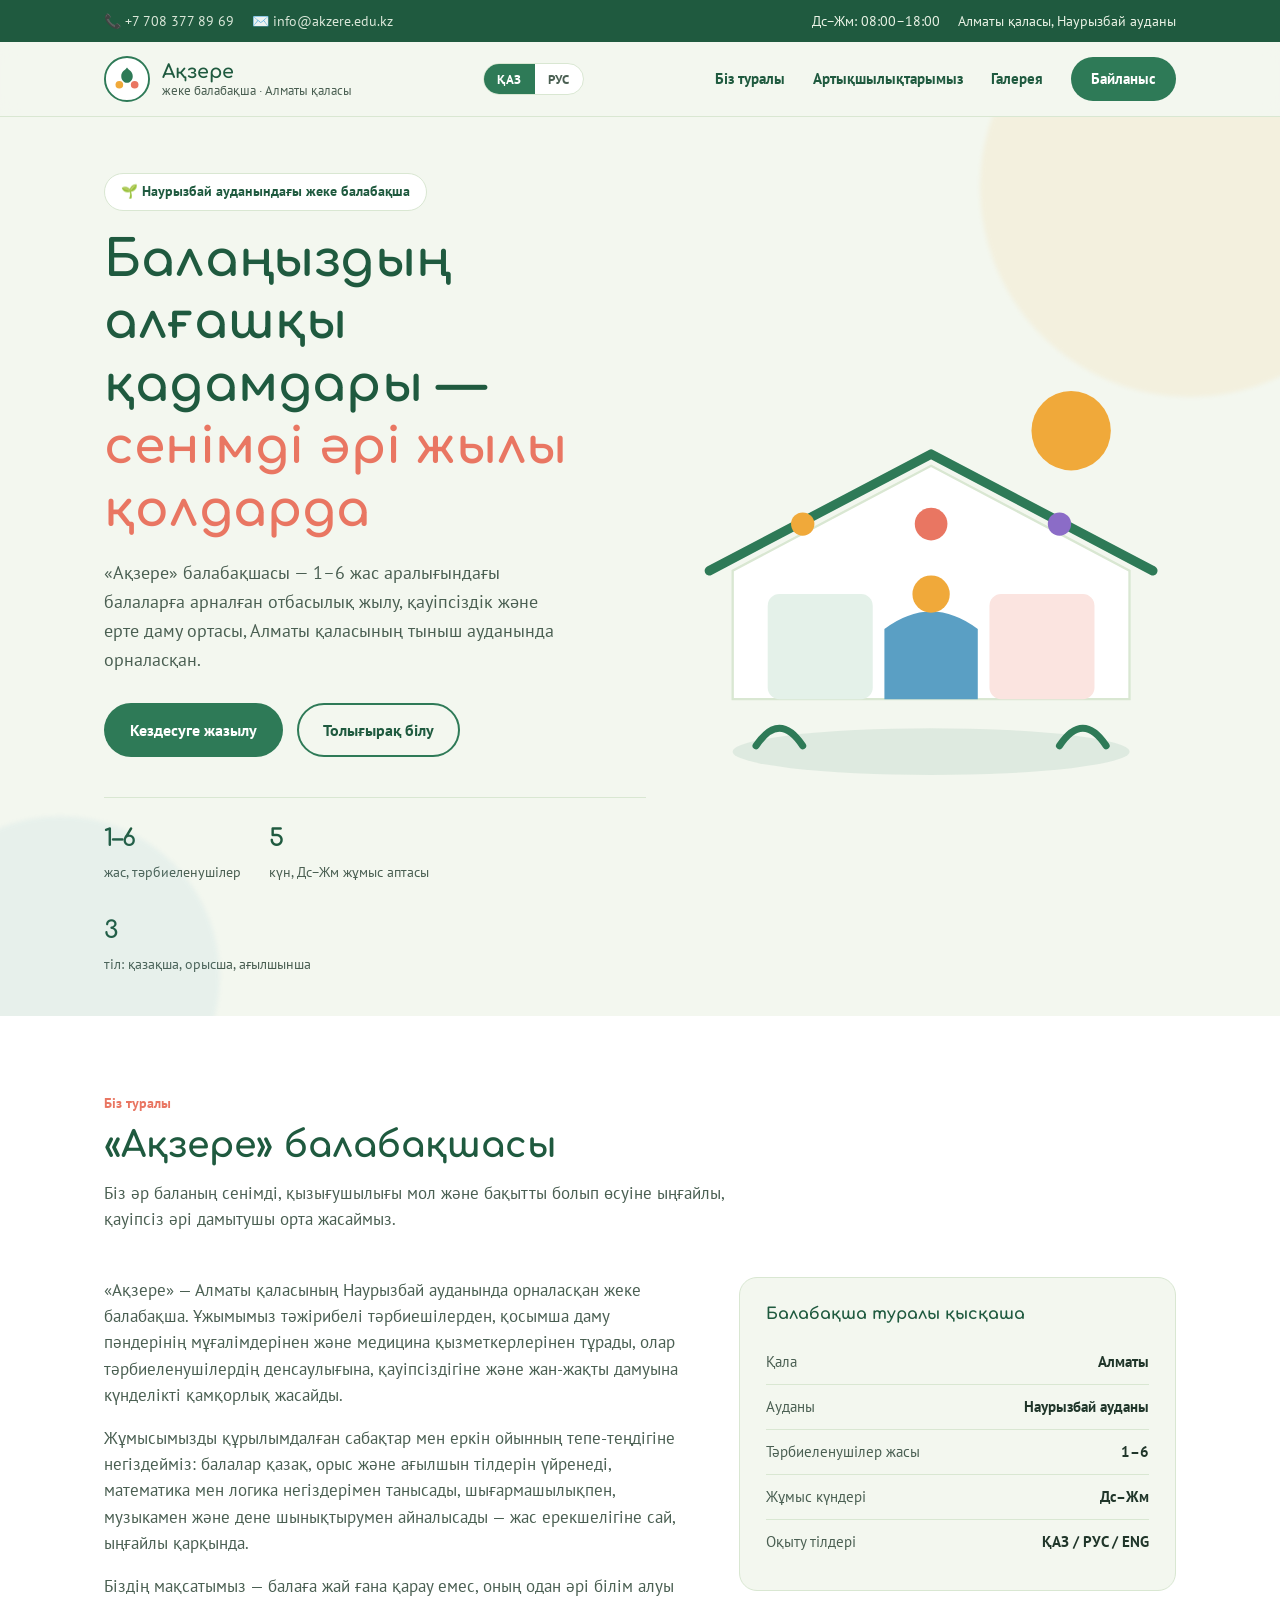
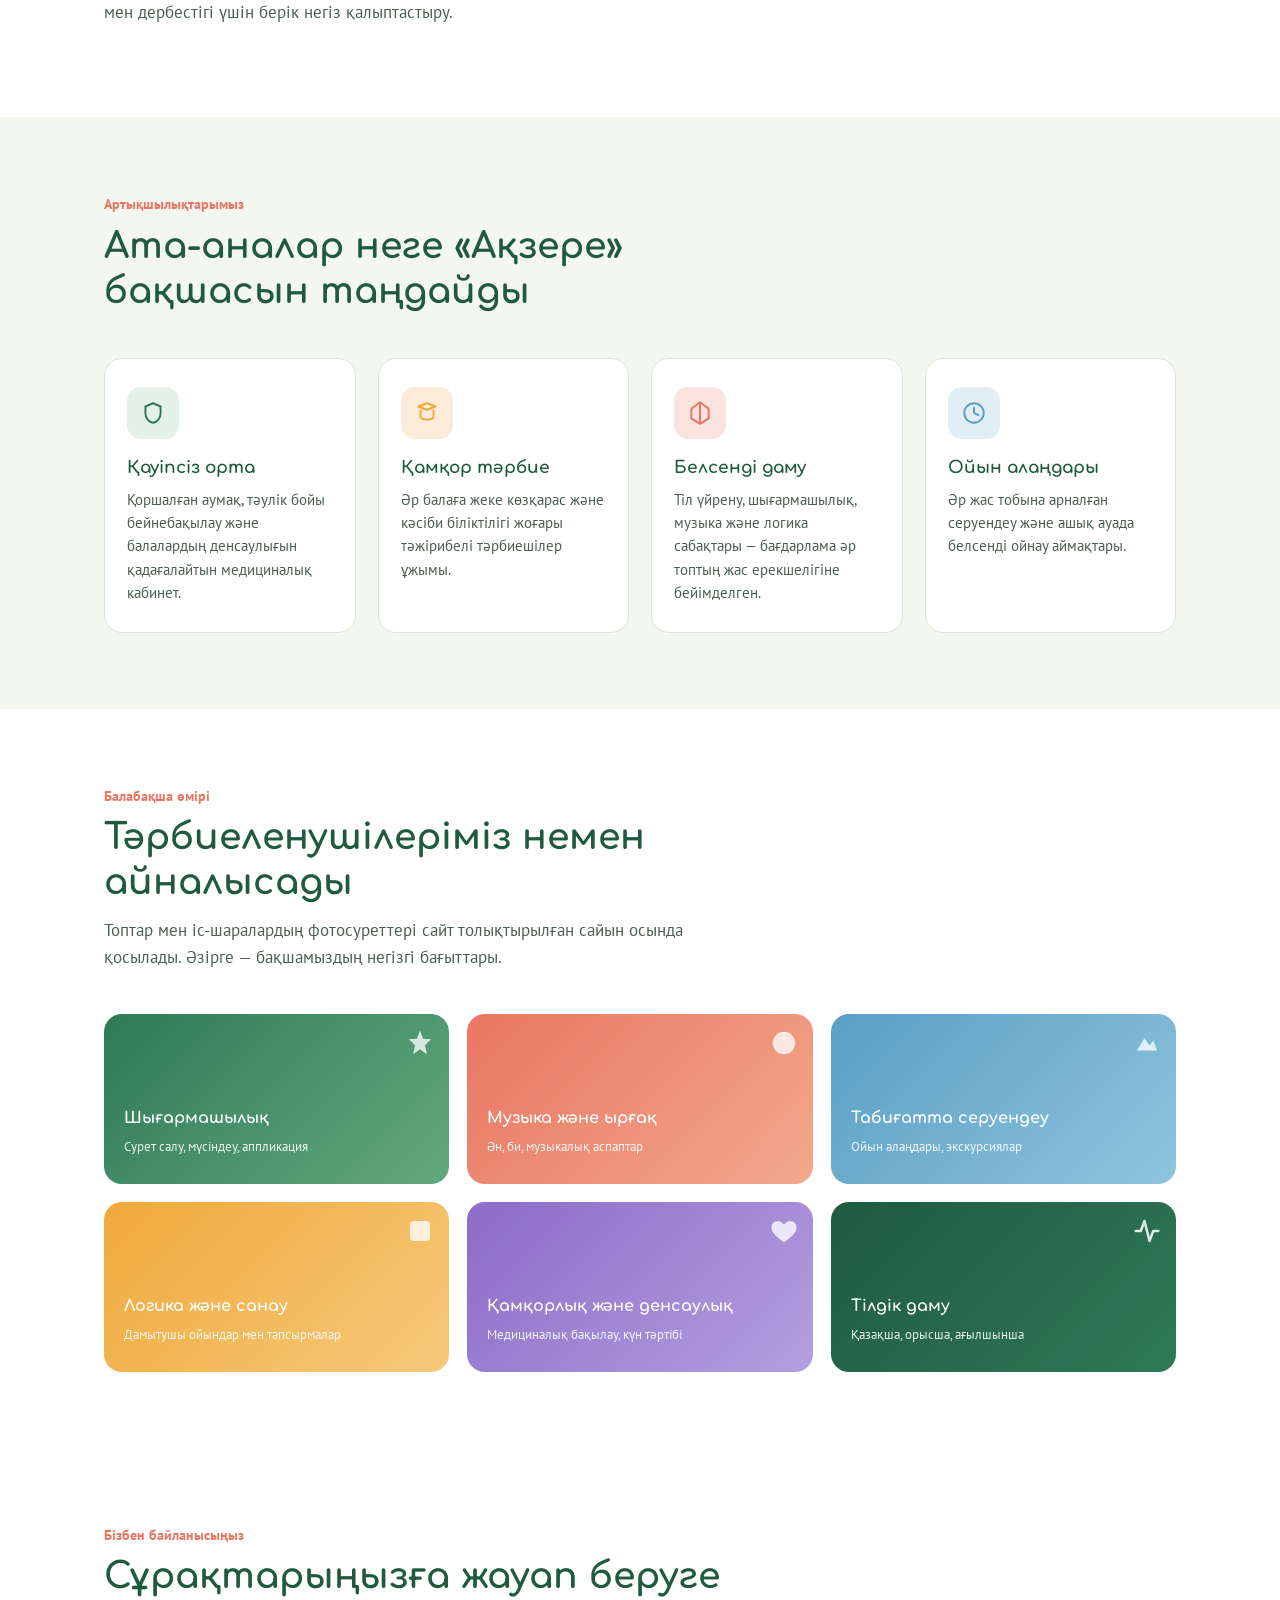
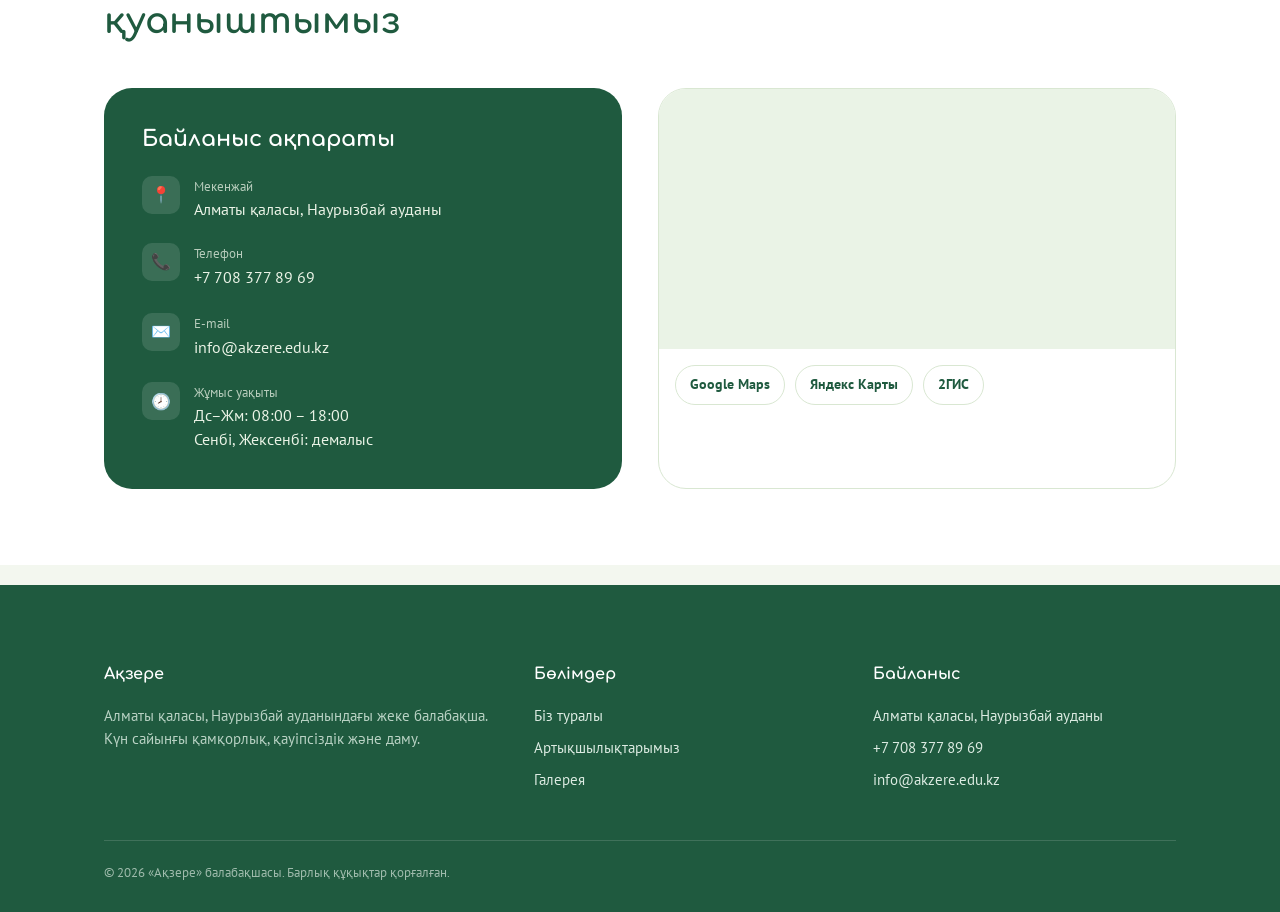
==== index.html @ 604c0f51 "Add files via upload" ====
<!DOCTYPE html>
<html lang="kk">
<head>
<meta charset="UTF-8">
<meta name="viewport" content="width=device-width, initial-scale=1, viewport-fit=cover">
<title>«Ақзере» балабақшасы</title>
<meta name="description" content="«Ақзере» — Алматы қаласындағы жеке балабақша">
<link rel="preconnect" href="https://fonts.googleapis.com">
<link rel="preconnect" href="https://fonts.gstatic.com" crossorigin>
<link href="https://fonts.googleapis.com/css2?family=Comfortaa:wght@500;700&family=PT+Sans:wght@400;700&display=swap" rel="stylesheet">
<link rel="stylesheet" href="style.css">
</head>
<body>

<div class="topbar">
  <div class="wrap">
    <div class="tb-group">
      <a href="tel:+77083778969">📞 +7 708 377 89 69</a>
      <a href="mailto:info@akzere.edu.kz">✉️ info@akzere.edu.kz</a>
    </div>
    <div class="tb-group">
      <span data-i18n="topbar.hours">Дс–Жм: 08:00–18:00</span>
      <span data-i18n="topbar.city">Алматы қаласы, Наурызбай ауданы</span>
    </div>
  </div>
</div>

<header class="site">
  <nav class="main">
    <a href="#top" class="brand-row">
      <svg class="emblem" viewBox="0 0 48 48" fill="none" xmlns="http://www.w3.org/2000/svg">
        <circle cx="24" cy="24" r="23" fill="var(--surface)" stroke="var(--primary)" stroke-width="2"/>
        <path d="M24 12c2 3 6 4 6 9 0 4-3 7-6 7s-6-3-6-7c0-5 4-6 6-9Z" fill="var(--primary)"/>
        <circle cx="16" cy="30" r="4" fill="var(--amber)"/>
        <circle cx="32" cy="30" r="4" fill="var(--coral)"/>
      </svg>
      <span class="name brand">Ақзере<small data-i18n="brand.tagline">жеке балабақша · Алматы қаласы</small></span>
    </a>

    <div class="nav-right">
      <div class="lang-switch" role="group" aria-label="Тіл / Язык">
        <button type="button" class="lang-btn" data-lang="kk">ҚАЗ</button>
        <button type="button" class="lang-btn" data-lang="ru">РУС</button>
      </div>
      <button class="burger" id="burgerBtn" aria-label="Меню">
        <span></span><span></span><span></span>
      </button>
    </div>

    <div class="navlinks" id="navLinks">
      <a href="#about" data-i18n="nav.about">Біз туралы</a>
      <a href="#advantages" data-i18n="nav.advantages">Артықшылықтарымыз</a>
      <a href="#gallery" data-i18n="nav.gallery">Галерея</a>
      <a href="#contact" class="cta" data-i18n="nav.contact">Байланыс</a>
    </div>
  </nav>
</header>

<main id="top">

  <!-- ===== HERO ===== -->
  <section class="hero" style="padding-top:56px;">
    <svg class="hero-blob" width="420" height="420" style="top:-140px; right:-120px;">
      <circle cx="210" cy="210" r="210" fill="#F0A93A" opacity="0.18"/>
    </svg>
    <svg class="hero-blob" width="320" height="320" style="bottom:-120px; left:-100px;">
      <circle cx="160" cy="160" r="160" fill="#5A9FC4" opacity="0.15"/>
    </svg>
    <div class="wrap">
      <div>
        <span class="eyebrow" data-i18n="hero.eyebrow">🌱 Наурызбай ауданындағы жеке балабақша</span>
        <h1 data-i18n-html="hero.title">Балаңыздың алғашқы қадамдары —<br><span class="accent">сенімді әрі жылы қолдарда</span></h1>
        <p class="lead" data-i18n="hero.lead">«Ақзере» балабақшасы — 1–6 жас аралығындағы балаларға арналған отбасылық жылу, қауіпсіздік және ерте даму ортасы, Алматы қаласының тыныш ауданында орналасқан.</p>
        <div class="hero-ctas">
          <a href="#contact" class="btn btn-primary" data-i18n="hero.cta1">Кездесуге жазылу</a>
          <a href="#about" class="btn btn-ghost" data-i18n="hero.cta2">Толығырақ білу</a>
        </div>
        <div class="stat-strip">
          <div><b>1–6</b><span data-i18n="hero.stat1">жас, тәрбиеленушілер</span></div>
          <div><b>5</b><span data-i18n="hero.stat2">күн, Дс–Жм жұмыс аптасы</span></div>
          <div><b>3</b><span data-i18n="hero.stat3">тіл: қазақша, орысша, ағылшынша</span></div>
        </div>
      </div>
      <div class="hero-art">
        <svg viewBox="0 0 420 380" width="100%" xmlns="http://www.w3.org/2000/svg">
          <ellipse cx="210" cy="345" rx="170" ry="20" fill="#2E7A57" opacity="0.10"/>
          <circle cx="330" cy="70" r="34" fill="#F0A93A"/>
          <path d="M40 300 L40 190 L210 100 L380 190 L380 300 Z" fill="#FFFFFF" stroke="#D9E7D2" stroke-width="2"/>
          <rect x="70" y="210" width="90" height="90" rx="10" fill="#E4F1E9"/>
          <rect x="260" y="210" width="90" height="90" rx="10" fill="#FBE4E0"/>
          <path d="M170 300 L170 240 Q210 210 250 240 L250 300 Z" fill="#5A9FC4"/>
          <circle cx="210" cy="150" r="14" fill="#E97662"/>
          <path d="M20 190 L210 90 L400 190" fill="none" stroke="#2E7A57" stroke-width="8" stroke-linecap="round" stroke-linejoin="round"/>
          <circle cx="100" cy="150" r="10" fill="#F0A93A"/>
          <circle cx="320" cy="150" r="10" fill="#8B6CC7"/>
          <path d="M60 340 q20 -30 40 0" stroke="#2E7A57" stroke-width="6" fill="none" stroke-linecap="round"/>
          <path d="M320 340 q20 -30 40 0" stroke="#2E7A57" stroke-width="6" fill="none" stroke-linecap="round"/>
          <circle cx="210" cy="210" r="16" fill="#F0A93A"/>
        </svg>
      </div>
    </div>
  </section>

  <!-- ===== ABOUT ===== -->
  <section id="about" class="alt">
    <div class="wrap">
      <div class="section-head">
        <span class="tag" data-i18n="about.tag">Біз туралы</span>
        <h2 data-i18n="about.title">«Ақзере» балабақшасы</h2>
        <p data-i18n="about.lead">Біз әр баланың сенімді, қызығушылығы мол және бақытты болып өсуіне ыңғайлы, қауіпсіз әрі дамытушы орта жасаймыз.</p>
      </div>
      <div class="about-grid">
        <div>
          <p data-i18n="about.p1">«Ақзере» — Алматы қаласының Наурызбай ауданында орналасқан жеке балабақша. Ұжымымыз тәжірибелі тәрбиешілерден, қосымша даму пәндерінің мұғалімдерінен және медицина қызметкерлерінен тұрады, олар тәрбиеленушілердің денсаулығына, қауіпсіздігіне және жан-жақты дамуына күнделікті қамқорлық жасайды.</p>
          <p data-i18n="about.p2">Жұмысымызды құрылымдалған сабақтар мен еркін ойынның тепе-теңдігіне негіздейміз: балалар қазақ, орыс және ағылшын тілдерін үйренеді, математика мен логика негіздерімен танысады, шығармашылықпен, музыкамен және дене шынықтырумен айналысады — жас ерекшелігіне сай, ыңғайлы қарқында.</p>
          <p data-i18n="about.p3">Біздің мақсатымыз — балаға жай ғана қарау емес, оның одан әрі білім алуы мен дербестігі үшін берік негіз қалыптастыру.</p>
        </div>
        <div class="fact-card">
          <h3 data-i18n="about.factTitle">Балабақша туралы қысқаша</h3>
          <ul class="fact-list">
            <li><span class="k" data-i18n="about.fact1k">Қала</span><span class="v">Алматы</span></li>
            <li><span class="k" data-i18n="about.fact2k">Ауданы</span><span class="v" data-i18n="about.fact2v">Наурызбай ауданы</span></li>
            <li><span class="k" data-i18n="about.fact3k">Тәрбиеленушілер жасы</span><span class="v">1–6</span></li>
            <li><span class="k" data-i18n="about.fact4k">Жұмыс күндері</span><span class="v" data-i18n="about.fact4v">Дс–Жм</span></li>
            <li><span class="k" data-i18n="about.fact5k">Оқыту тілдері</span><span class="v" data-i18n="about.fact5v">ҚАЗ / РУС / ENG</span></li>
          </ul>
        </div>
      </div>
    </div>
  </section>

  <!-- ===== ADVANTAGES ===== -->
  <section id="advantages">
    <div class="wrap">
      <div class="section-head">
        <span class="tag" data-i18n="adv.tag">Артықшылықтарымыз</span>
        <h2 data-i18n="adv.title">Ата-аналар неге «Ақзере» бақшасын таңдайды</h2>
      </div>
      <div class="adv-grid">
        <div class="adv-card">
          <div class="icon-wrap">
            <svg width="26" height="26" viewBox="0 0 24 24" fill="none"><path d="M12 3l7 3v6c0 5-3 8.5-7 9-4-.5-7-4-7-9V6l7-3Z" stroke="#2E7A57" stroke-width="1.8" stroke-linejoin="round"/></svg>
          </div>
          <h3 data-i18n="adv.c1t">Қауіпсіз орта</h3>
          <p data-i18n="adv.c1p">Қоршалған аумақ, тәулік бойы бейнебақылау және балалардың денсаулығын қадағалайтын медициналық кабинет.</p>
        </div>
        <div class="adv-card">
          <div class="icon-wrap">
            <svg width="26" height="26" viewBox="0 0 24 24" fill="none"><path d="M4 6l8-3 8 3-8 3-8-3Z" stroke="#F0A93A" stroke-width="1.8" stroke-linejoin="round"/><path d="M6 9v6c0 2 3 3 6 3s6-1 6-3V9" stroke="#F0A93A" stroke-width="1.8"/></svg>
          </div>
          <h3 data-i18n="adv.c2t">Қамқор тәрбие</h3>
          <p data-i18n="adv.c2p">Әр балаға жеке көзқарас және кәсіби біліктілігі жоғары тәжірибелі тәрбиешілер ұжымы.</p>
        </div>
        <div class="adv-card">
          <div class="icon-wrap">
            <svg width="26" height="26" viewBox="0 0 24 24" fill="none"><path d="M12 2v20M4 8l8-6 8 6M4 8v9l8 5 8-5V8" stroke="#E97662" stroke-width="1.8" stroke-linejoin="round"/></svg>
          </div>
          <h3 data-i18n="adv.c3t">Белсенді даму</h3>
          <p data-i18n="adv.c3p">Тіл үйрену, шығармашылық, музыка және логика сабақтары — бағдарлама әр топтың жас ерекшелігіне бейімделген.</p>
        </div>
        <div class="adv-card">
          <div class="icon-wrap">
            <svg width="26" height="26" viewBox="0 0 24 24" fill="none"><circle cx="12" cy="12" r="9" stroke="#5A9FC4" stroke-width="1.8"/><path d="M12 7v5l4 2" stroke="#5A9FC4" stroke-width="1.8" stroke-linecap="round"/></svg>
          </div>
          <h3 data-i18n="adv.c4t">Ойын алаңдары</h3>
          <p data-i18n="adv.c4p">Әр жас тобына арналған серуендеу және ашық ауада белсенді ойнау аймақтары.</p>
        </div>
      </div>
    </div>
  </section>

  <!-- ===== GALLERY ===== -->
  <section id="gallery" class="alt">
    <div class="wrap">
      <div class="section-head">
        <span class="tag" data-i18n="gal.tag">Балабақша өмірі</span>
        <h2 data-i18n="gal.title">Тәрбиеленушілеріміз немен айналысады</h2>
        <p data-i18n="gal.lead">Топтар мен іс-шаралардың фотосуреттері сайт толықтырылған сайын осында қосылады. Әзірге — бақшамыздың негізгі бағыттары.</p>
      </div>
      <div class="gal-grid">
        <div class="gal-card g1"><svg width="30" height="30" viewBox="0 0 24 24" fill="none"><path d="M12 2l2.5 6.5L21 9l-5 4.5L17.5 21 12 17l-5.5 4L8 13.5 3 9l6.5-.5L12 2Z" fill="#fff" opacity="0.9"/></svg><h4 data-i18n="gal.g1t">Шығармашылық</h4><span data-i18n="gal.g1d">Сурет салу, мүсіндеу, аппликация</span></div>
        <div class="gal-card g2"><svg width="30" height="30" viewBox="0 0 24 24" fill="none"><circle cx="12" cy="12" r="9" fill="#fff" opacity="0.9"/></svg><h4 data-i18n="gal.g2t">Музыка және ырғақ</h4><span data-i18n="gal.g2d">Ән, би, музыкалық аспаптар</span></div>
        <div class="gal-card g3"><svg width="30" height="30" viewBox="0 0 24 24" fill="none"><path d="M4 18l6-10 4 6 3-4 3 8H4Z" fill="#fff" opacity="0.9"/></svg><h4 data-i18n="gal.g3t">Табиғатта серуендеу</h4><span data-i18n="gal.g3d">Ойын алаңдары, экскурсиялар</span></div>
        <div class="gal-card g4"><svg width="30" height="30" viewBox="0 0 24 24" fill="none"><rect x="4" y="4" width="16" height="16" rx="3" fill="#fff" opacity="0.9"/></svg><h4 data-i18n="gal.g4t">Логика және санау</h4><span data-i18n="gal.g4d">Дамытушы ойындар мен тапсырмалар</span></div>
        <div class="gal-card g5"><svg width="30" height="30" viewBox="0 0 24 24" fill="none"><path d="M12 21s-7-4.5-9.5-9C1 8 3 4 7 4c2 0 4 1.5 5 3 1-1.5 3-3 5-3 4 0 6 4 4.5 8-2.5 4.5-9.5 9-9.5 9Z" fill="#fff" opacity="0.9"/></svg><h4 data-i18n="gal.g5t">Қамқорлық және денсаулық</h4><span data-i18n="gal.g5d">Медициналық бақылау, күн тәртібі</span></div>
        <div class="gal-card g6"><svg width="30" height="30" viewBox="0 0 24 24" fill="none"><path d="M3 12h4l3-8 4 16 3-8h4" stroke="#fff" stroke-width="2" fill="none" stroke-linecap="round" stroke-linejoin="round"/></svg><h4 data-i18n="gal.g6t">Тілдік даму</h4><span data-i18n="gal.g6d">Қазақша, орысша, ағылшынша</span></div>
      </div>
    </div>
  </section>

  <!-- ===== CONTACT ===== -->
  <section id="contact" class="alt">
    <div class="wrap">
      <div class="section-head">
        <span class="tag" data-i18n="contact.tag">Бізбен байланысыңыз</span>
        <h2 data-i18n="contact.title">Сұрақтарыңызға жауап беруге қуаныштымыз</h2>
      </div>
      <div class="contact-grid">
        <div class="contact-card">
          <h3 data-i18n="contact.cardTitle">Байланыс ақпараты</h3>
          <div class="contact-row">
            <div class="ic">📍</div>
            <div>
              <div class="label" data-i18n="contact.addrLabel">Мекенжай</div>
              <div class="txt" data-i18n="contact.addrValue">Алматы қаласы, Наурызбай ауданы</div>
            </div>
          </div>
          <div class="contact-row">
            <div class="ic">📞</div>
            <div>
              <div class="label" data-i18n="contact.phoneLabel">Телефон</div>
              <a href="tel:+77083778969">+7 708 377 89 69</a>
            </div>
          </div>
          <div class="contact-row">
            <div class="ic">✉️</div>
            <div>
              <div class="label">E-mail</div>
              <a href="mailto:info@akzere.edu.kz">info@akzere.edu.kz</a>
            </div>
          </div>
          <div class="contact-row">
            <div class="ic">🕗</div>
            <div>
              <div class="label" data-i18n="contact.hoursLabel">Жұмыс уақыты</div>
              <div class="txt" data-i18n-html="contact.hoursValue">Дс–Жм: 08:00 – 18:00<br>Сенбі, Жексенбі: демалыс</div>
            </div>
          </div>
        </div>

        <div class="map-card">
          <iframe
            class="map-frame"
            title="Map"
            src="https://www.openstreetmap.org/export/embed.html?bbox=76.79%2C43.15%2C76.86%2C43.20&amp;layer=mapnik&amp;marker=43.175%2C76.825"
            loading="lazy"
            referrerpolicy="no-referrer-when-downgrade">
          </iframe>
          <div class="map-links">
            <a href="https://www.google.com/maps/search/?api=1&amp;query=Алматы+Наурызбай+ауданы" target="_blank" rel="noopener">Google Maps</a>
            <a href="https://yandex.ru/maps/?text=Алматы%20Наурызбай%20ауданы" target="_blank" rel="noopener">Яндекс Карты</a>
            <a href="https://2gis.kz/almaty/search/Наурызбай%20ауданы" target="_blank" rel="noopener">2ГИС</a>
          </div>
        </div>
      </div>
    </div>
  </section>

</main>

<footer>
  <div class="wrap">
    <div class="foot-grid">
      <div>
        <h4>Ақзере</h4>
        <p data-i18n="footer.about">Алматы қаласы, Наурызбай ауданындағы жеке балабақша. Күн сайынғы қамқорлық, қауіпсіздік және даму.</p>
      </div>
      <div>
        <h4 data-i18n="footer.sections">Бөлімдер</h4>
        <ul>
          <li><a href="#about" data-i18n="nav.about">Біз туралы</a></li>
          <li><a href="#advantages" data-i18n="nav.advantages">Артықшылықтарымыз</a></li>
          <li><a href="#gallery" data-i18n="nav.gallery">Галерея</a></li>
        </ul>
      </div>
      <div>
        <h4 data-i18n="footer.contacts">Байланыс</h4>
        <ul>
          <li data-i18n="topbar.city">Алматы қаласы, Наурызбай ауданы</li>
          <li><a href="tel:+77083778969">+7 708 377 89 69</a></li>
          <li><a href="mailto:info@akzere.edu.kz">info@akzere.edu.kz</a></li>
        </ul>
      </div>
    </div>
    <div class="foot-bottom">
      <span data-i18n="footer.copy">© 2026 «Ақзере» балабақшасы. Барлық құқықтар қорғалған.</span>
    </div>
  </div>
</footer>

<script src="script.js"></script>
</body>
</html>
---- style.css ----
:root{
  box-sizing:border-box;
  padding-top:env(safe-area-inset-top,0px);
  padding-bottom:env(safe-area-inset-bottom,0px);

  --bg:#F3F7EF;
  --surface:#FFFFFF;
  --surface-tint:#EAF3E6;
  --ink:#20362A;
  --ink-soft:#4A5F52;
  --primary:#2E7A57;
  --primary-dark:#1F5A3F;
  --amber:#F0A93A;
  --coral:#E97662;
  --sky:#5A9FC4;
  --line:#D9E7D2;
  --radius-lg:28px;
  --radius-md:18px;
  --radius-sm:12px;
}
*{box-sizing:border-box;}
html{scroll-behavior:smooth; scroll-padding-top:calc(96px + env(safe-area-inset-top,0px));}
body{
  margin:0;
  background:var(--bg);
  color:var(--ink);
  font-family:'PT Sans', Arial, sans-serif;
  font-size:16px;
  line-height:1.6;
  -webkit-font-smoothing:antialiased;
}
h1,h2,h3,.brand{
  font-family:'Comfortaa', 'PT Sans', sans-serif;
  font-weight:700;
  color:var(--primary-dark);
  line-height:1.25;
  margin:0;
}
a{color:inherit; text-decoration:none;}
img{max-width:100%; display:block;}
ul{margin:0; padding:0; list-style:none;}
.wrap{max-width:1120px; margin:0 auto; padding:0 24px;}

/* ---------- Topbar ---------- */
.topbar{background:var(--primary-dark); color:#EAF3E6; font-size:14px;}
.topbar .wrap{display:flex; flex-wrap:wrap; gap:6px 20px; justify-content:space-between; padding-top:10px; padding-bottom:10px;}
.topbar a{opacity:.92;}
.topbar a:hover{opacity:1; text-decoration:underline;}
.topbar .tb-group{display:flex; gap:18px; flex-wrap:wrap;}

/* ---------- Header / nav ---------- */
header.site{
  position:sticky; top:0; z-index:40;
  background:rgba(243,247,239,.9);
  backdrop-filter:blur(10px);
  border-bottom:1px solid var(--line);
  padding-top:env(safe-area-inset-top,0px);
}
nav.main{
  display:flex; align-items:center; justify-content:space-between;
  padding:14px 24px; max-width:1120px; margin:0 auto; gap:16px; flex-wrap:wrap;
}
.brand-row{display:flex; align-items:center; gap:12px;}
.brand-row .name{font-size:19px;}
.brand-row .name small{display:block; font-family:'PT Sans',sans-serif; font-weight:400; font-size:12.5px; color:var(--ink-soft);}
.nav-right{display:flex; align-items:center; gap:14px;}
.navlinks{display:flex; gap:28px; align-items:center;}
.navlinks a{font-size:15px; font-weight:700; color:var(--primary-dark); position:relative; padding:6px 0;}
.navlinks a:after{content:"";position:absolute;left:0;right:0;bottom:0;height:2px;background:var(--amber);transform:scaleX(0);transition:transform .2s ease;}
.navlinks a:hover:after{transform:scaleX(1);}
.navlinks .cta{background:var(--primary); color:#fff !important; padding:10px 20px; border-radius:999px; font-weight:700;}
.navlinks .cta:after{display:none;}
.navlinks .cta:hover{background:var(--primary-dark);}

/* language switch */
.lang-switch{display:flex; border:1px solid var(--line); border-radius:999px; overflow:hidden; background:var(--surface);}
.lang-btn{
  border:none; background:transparent; padding:7px 13px; font-family:'PT Sans',sans-serif;
  font-weight:700; font-size:12.5px; letter-spacing:.4px; color:var(--ink-soft); cursor:pointer;
}
.lang-btn.active{background:var(--primary); color:#fff;}

.burger{display:none; background:none; border:none; cursor:pointer; padding:8px;}
.burger span{display:block; width:24px; height:2px; background:var(--primary-dark); margin:5px 0; border-radius:2px;}

/* ---------- Emblem ---------- */
.emblem{width:46px; height:46px; flex:none;}

/* ---------- Hero ---------- */
.hero{position:relative; overflow:hidden; padding:64px 0 40px;}
.hero .wrap{display:grid; grid-template-columns:1.05fr .95fr; gap:40px; align-items:center;}
.hero-blob{position:absolute; border-radius:50%; opacity:.5; filter:blur(2px); z-index:0;}
.eyebrow{
  display:inline-flex; align-items:center; gap:8px;
  background:var(--surface); border:1px solid var(--line);
  padding:7px 16px; border-radius:999px; font-size:13.5px;
  color:var(--primary-dark); font-weight:700; margin-bottom:18px;
}
.hero h1{font-size:clamp(32px,4.4vw,50px); letter-spacing:.2px;}
.hero h1 .accent{color:var(--coral);}
.hero p.lead{font-size:18px; color:var(--ink-soft); max-width:46ch; margin:18px 0 28px;}
.hero-ctas{display:flex; gap:14px; flex-wrap:wrap;}
.btn{display:inline-flex; align-items:center; gap:8px; padding:13px 24px; border-radius:999px; font-weight:700; font-size:15.5px; border:2px solid transparent; cursor:pointer;}
.btn-primary{background:var(--primary); color:#fff;}
.btn-primary:hover{background:var(--primary-dark);}
.btn-ghost{border-color:var(--primary); color:var(--primary-dark);}
.btn-ghost:hover{background:var(--surface-tint);}
.hero-art{position:relative; z-index:1;}

.stat-strip{display:flex; gap:28px; margin-top:40px; border-top:1px solid var(--line); padding-top:22px; flex-wrap:wrap;}
.stat-strip div{min-width:120px;}
.stat-strip b{display:block; font-family:'Comfortaa',sans-serif; font-size:24px; color:var(--primary-dark);}
.stat-strip span{font-size:13.5px; color:var(--ink-soft);}

/* ---------- Section shell ---------- */
section{padding:76px 0;}
.section-head{max-width:640px; margin-bottom:44px;}
.section-head .tag{color:var(--coral); font-weight:700; font-size:14px; margin-bottom:8px; display:block;}
.section-head h2{font-size:clamp(26px,3.2vw,36px);}
.section-head p{color:var(--ink-soft); margin-top:12px; font-size:16.5px;}
.alt{background:var(--surface);}

/* ---------- About ---------- */
.about-grid{display:grid; grid-template-columns:1.15fr .85fr; gap:44px; align-items:start;}
.about-grid p{color:var(--ink-soft); margin:0 0 16px; font-size:16.5px;}
.fact-card{background:var(--bg); border:1px solid var(--line); border-radius:var(--radius-md); padding:26px;}
.fact-card h3{font-size:16px; margin-bottom:16px; color:var(--primary-dark);}
.fact-list li{display:flex; justify-content:space-between; gap:16px; padding:10px 0; border-top:1px solid var(--line); font-size:15px;}
.fact-list li:first-child{border-top:none;}
.fact-list span.k{color:var(--ink-soft);}
.fact-list span.v{font-weight:700; text-align:right;}

/* ---------- Advantages ---------- */
.adv-grid{display:grid; grid-template-columns:repeat(4,1fr); gap:22px;}
.adv-card{background:var(--surface); border:1px solid var(--line); border-radius:var(--radius-md); padding:28px 22px; position:relative; overflow:hidden;}
.adv-card .icon-wrap{width:52px; height:52px; border-radius:14px; display:flex; align-items:center; justify-content:center; margin-bottom:18px;}
.adv-card h3{font-size:17px; margin-bottom:10px;}
.adv-card p{font-size:14.5px; color:var(--ink-soft); margin:0;}
.adv-card:nth-child(1) .icon-wrap{background:#E4F1E9;}
.adv-card:nth-child(2) .icon-wrap{background:#FCEBD8;}
.adv-card:nth-child(3) .icon-wrap{background:#FBE4E0;}
.adv-card:nth-child(4) .icon-wrap{background:#E1EEF6;}

/* ---------- Gallery ---------- */
.gal-grid{display:grid; grid-template-columns:repeat(3,1fr); gap:18px;}
.gal-card{border-radius:var(--radius-md); padding:26px 20px; min-height:170px; display:flex; flex-direction:column; justify-content:flex-end; gap:6px; color:#fff; position:relative; overflow:hidden;}
.gal-card h4{font-family:'Comfortaa',sans-serif; font-size:16px; margin:0;}
.gal-card span{font-size:13px; opacity:.9;}
.gal-card svg{position:absolute; top:14px; right:14px; opacity:.85;}
.g1{background:linear-gradient(135deg,#2E7A57,#63A97F);}
.g2{background:linear-gradient(135deg,#E97662,#F2A98C);}
.g3{background:linear-gradient(135deg,#5A9FC4,#8FC4DE);}
.g4{background:linear-gradient(135deg,#F0A93A,#F5C97C);}
.g5{background:linear-gradient(135deg,#8B6CC7,#B59FE0);}
.g6{background:linear-gradient(135deg,#1F5A3F,#2E7A57);}

/* ---------- Contact ---------- */
.contact-grid{display:grid; grid-template-columns:1fr 1fr; gap:36px; align-items:stretch;}
.contact-card{background:var(--primary-dark); color:#EAF3E6; border-radius:var(--radius-lg); padding:38px; display:flex; flex-direction:column; gap:22px; justify-content:center;}
.contact-card h3{color:#fff; font-size:22px;}
.contact-row{display:flex; gap:14px; align-items:flex-start;}
.contact-row .ic{width:38px;height:38px;border-radius:10px;background:rgba(255,255,255,.12); display:flex;align-items:center;justify-content:center; flex:none;}
.contact-row a, .contact-row div.txt{font-size:15.5px; line-height:1.5;}
.contact-row .label{font-size:12.5px; opacity:.75; margin-bottom:2px;}

.map-card{border-radius:var(--radius-lg); overflow:hidden; border:1px solid var(--line); background:var(--surface); display:flex; flex-direction:column;}
.map-frame{width:100%; height:260px; border:0; display:block; background:var(--surface-tint);}
.map-links{display:flex; gap:10px; flex-wrap:wrap; padding:16px;}
.map-links a{
  font-size:13.5px; font-weight:700; color:var(--primary-dark);
  border:1px solid var(--line); border-radius:999px; padding:8px 14px;
}
.map-links a:hover{background:var(--surface-tint);}

/* ---------- Footer ---------- */
footer{background:var(--primary-dark); color:#DCEBE2; padding:56px 0 28px; margin-top:20px;}
.foot-grid{display:grid; grid-template-columns:1.3fr 1fr 1fr; gap:36px;}
footer h4{color:#fff; font-family:'Comfortaa',sans-serif; font-size:16px; margin-bottom:16px;}
footer p{color:#B9D2C4; font-size:14.5px; margin:0 0 14px;}
footer ul li{margin-bottom:9px; font-size:14.5px;}
footer ul li a:hover{text-decoration:underline;}
.foot-bottom{border-top:1px solid rgba(255,255,255,.14); margin-top:40px; padding-top:22px; font-size:13px; color:#9FBBAC;}

/* ---------- Responsive ---------- */
@media (max-width:920px){
  .hero .wrap{grid-template-columns:1fr;}
  .hero-art{order:-1; max-width:340px; margin:0 auto;}
  .about-grid{grid-template-columns:1fr;}
  .adv-grid{grid-template-columns:repeat(2,1fr);}
  .gal-grid{grid-template-columns:repeat(2,1fr);}
  .contact-grid{grid-template-columns:1fr;}
  .foot-grid{grid-template-columns:1fr 1fr;}
}
@media (max-width:720px){
  .navlinks{
    position:fixed; inset:64px 16px auto 16px; background:var(--surface);
    border:1px solid var(--line); border-radius:var(--radius-md);
    flex-direction:column; align-items:flex-start; padding:18px 20px; gap:14px;
    box-shadow:0 20px 40px rgba(31,90,63,.15);
    transform:translateY(-12px); opacity:0; pointer-events:none; transition:.18s ease;
  }
  .navlinks.open{transform:translateY(0); opacity:1; pointer-events:auto;}
  .burger{display:block;}
  .adv-grid{grid-template-columns:1fr;}
  .gal-grid{grid-template-columns:1fr;}
  .foot-grid{grid-template-columns:1fr;}
}

/* ---------- Dark mode ---------- */
@media (prefers-color-scheme:dark){
  :root:not([data-theme="light"]){
    --bg:#14201A; --surface:#1B2A22; --surface-tint:#22342A;
    --ink:#EAF3E6; --ink-soft:#A9C2B3; --primary:#4FA57C; --primary-dark:#245C42;
    --line:#2A3C31;
  }
  :root:not([data-theme="light"]) header.site{background:rgba(20,32,26,.85);}
}
:root[data-theme="dark"]{
  --bg:#14201A; --surface:#1B2A22; --surface-tint:#22342A;
  --ink:#EAF3E6; --ink-soft:#A9C2B3; --primary:#4FA57C; --primary-dark:#245C42;
  --line:#2A3C31;
}
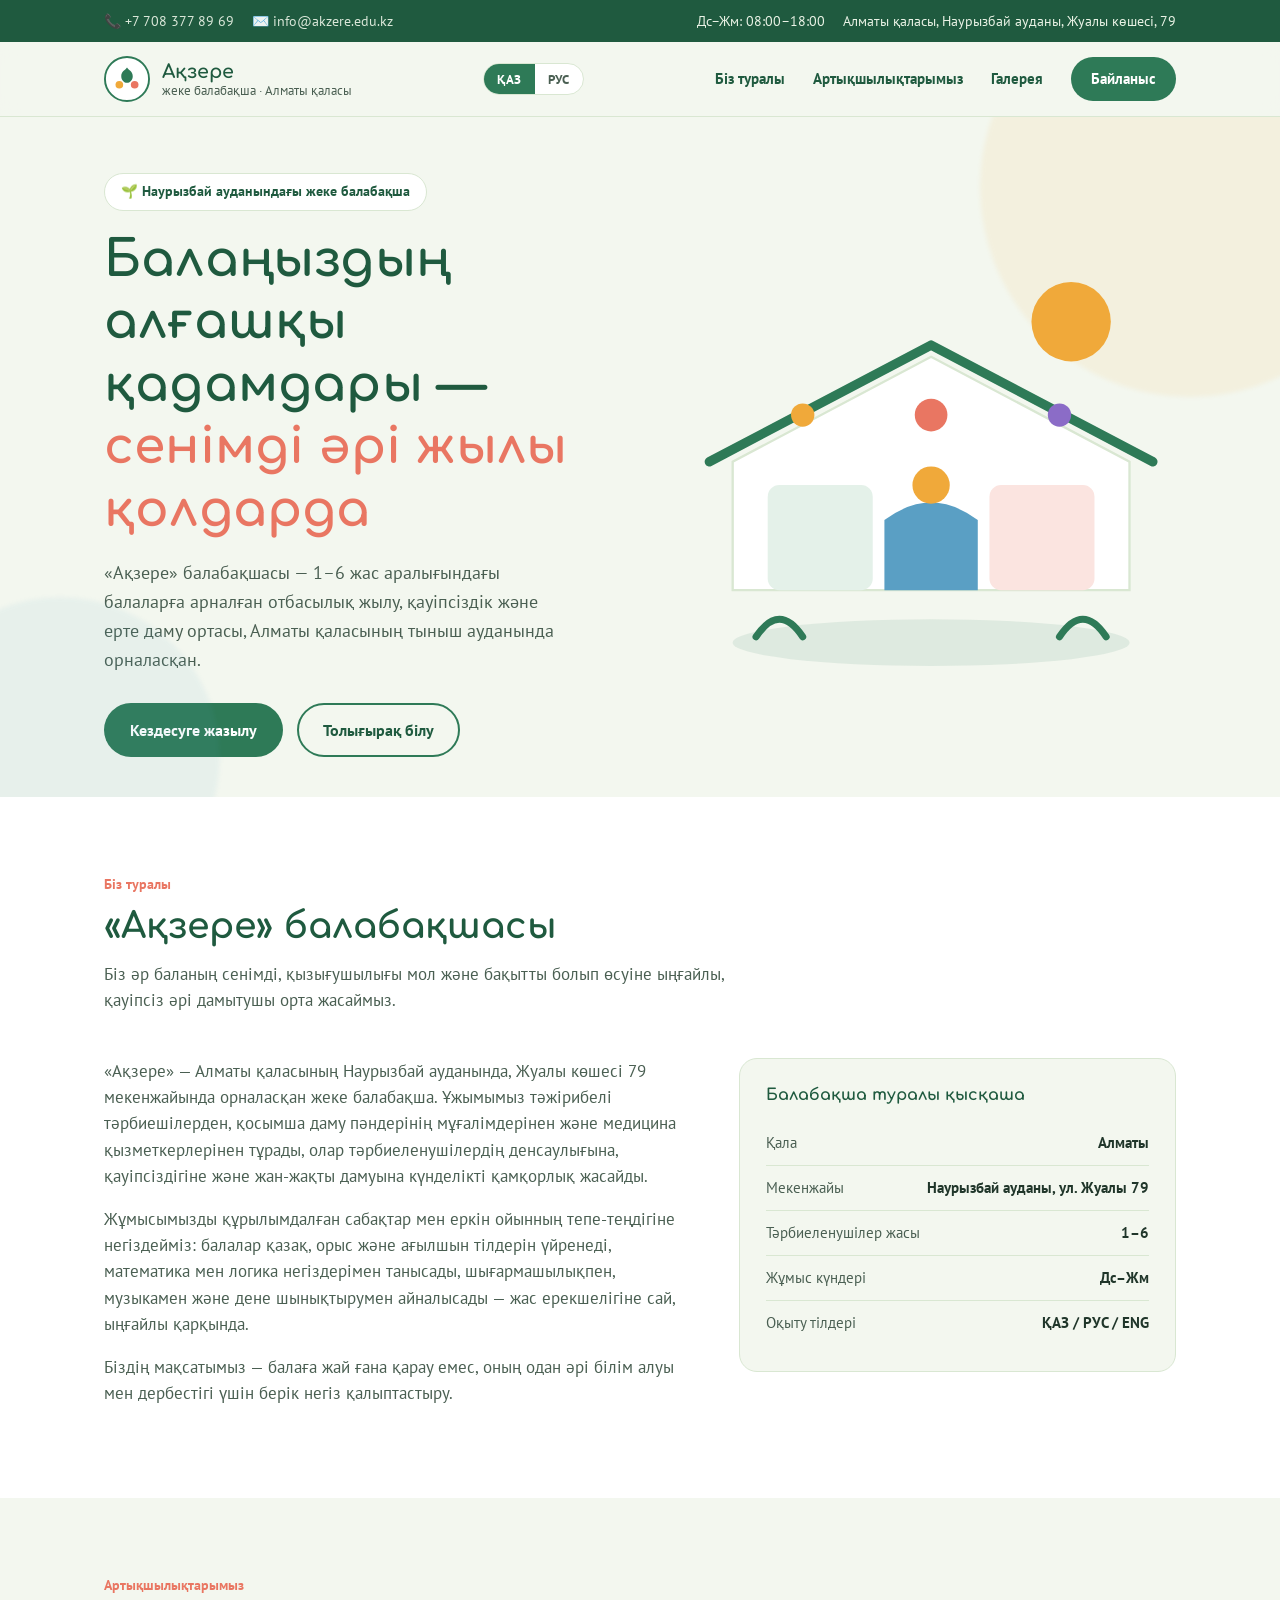
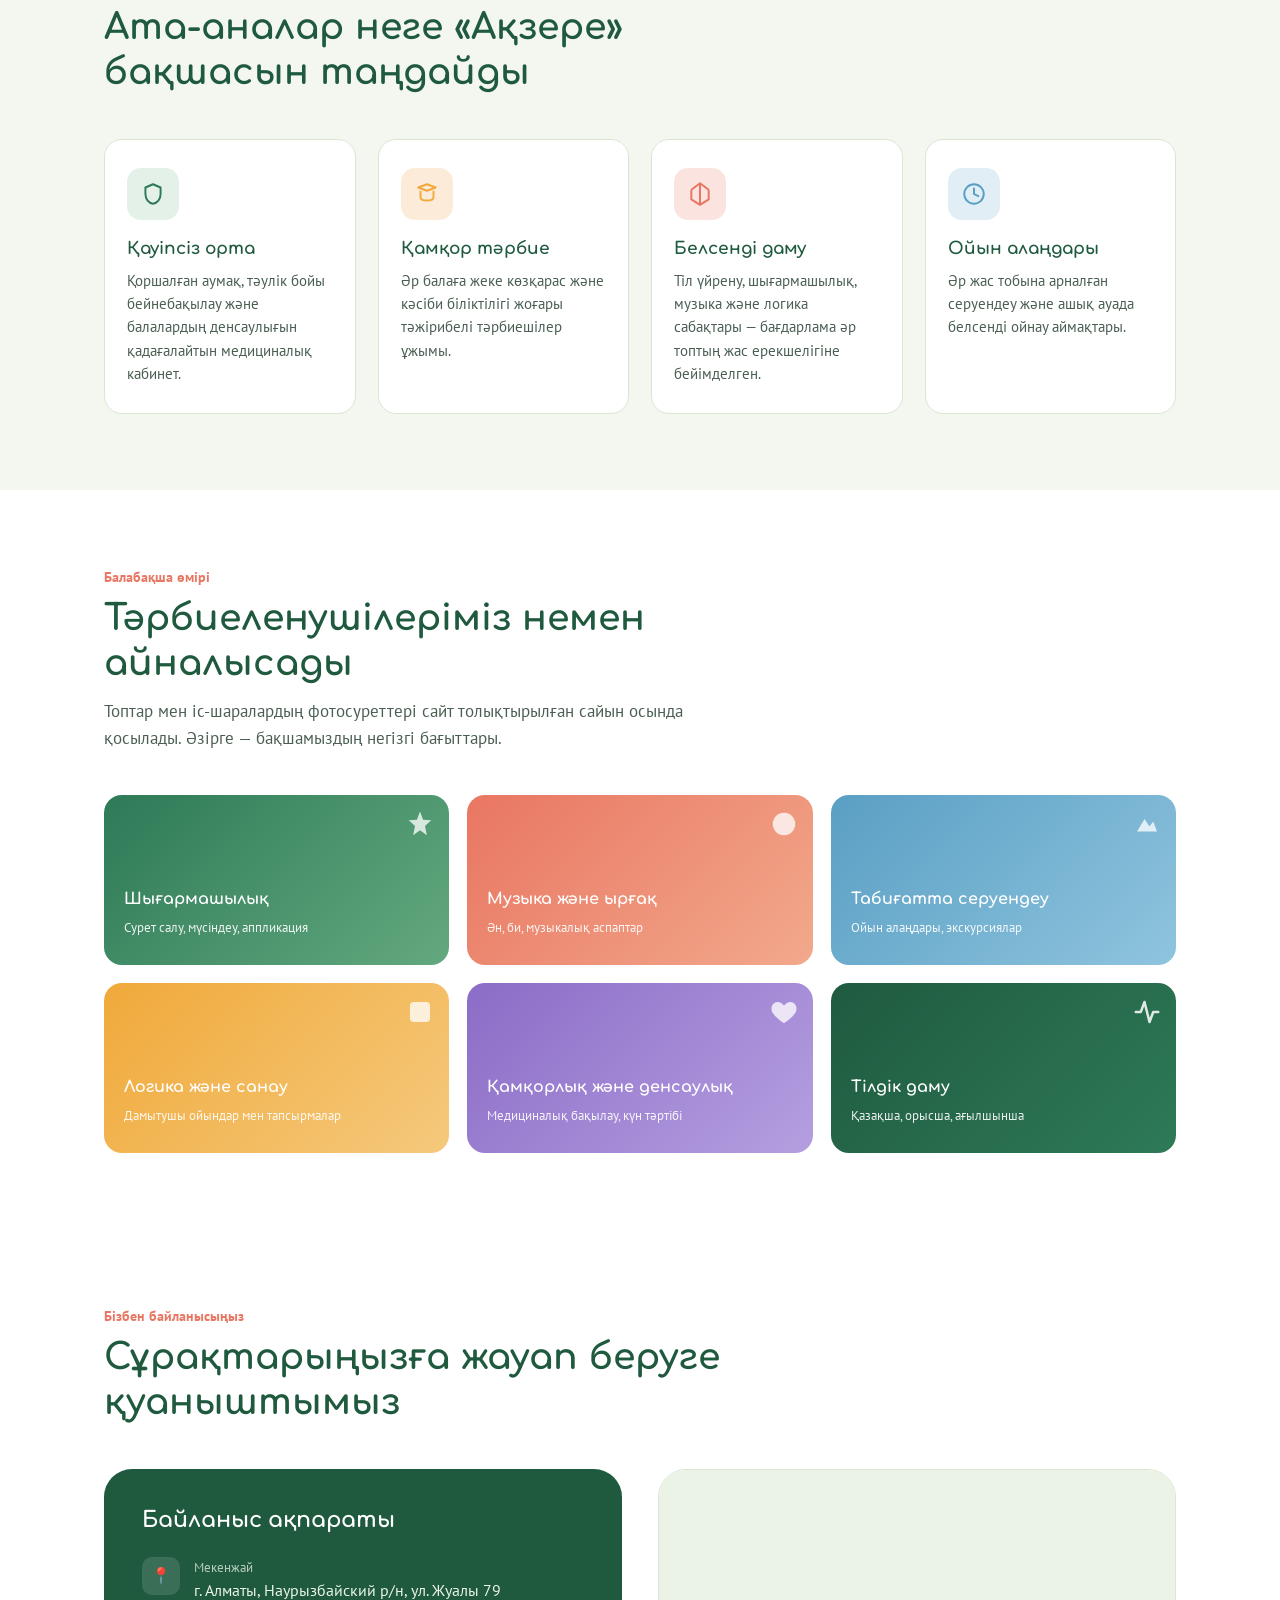
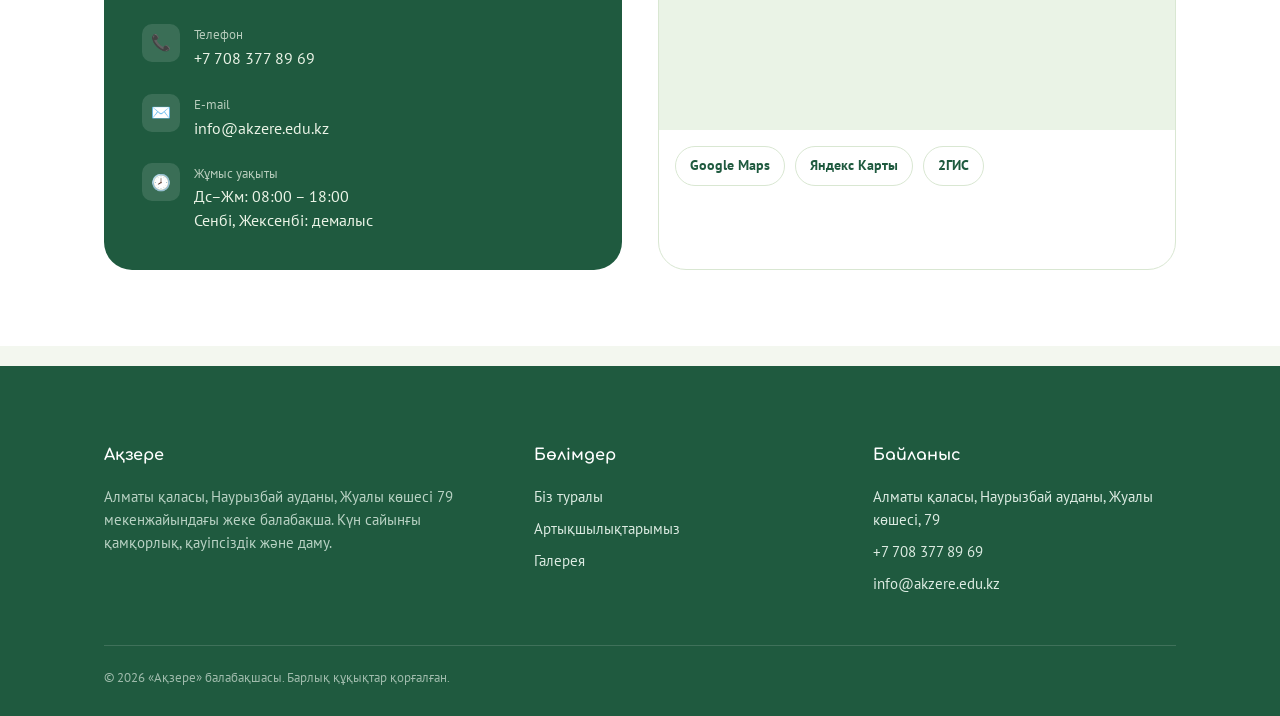
==== commit debb9b0f: "Add files via upload" ====
--- a/index.html
+++ b/index.html
@@ -20,7 +20,7 @@
     </div>
     <div class="tb-group">
       <span data-i18n="topbar.hours">Дс–Жм: 08:00–18:00</span>
-      <span data-i18n="topbar.city">Алматы қаласы, Наурызбай ауданы</span>
+      <span data-i18n="topbar.city">Алматы қаласы, Наурызбай ауданы, Жуалы көшесі, 79</span>
     </div>
   </div>
 </div>
@@ -74,11 +74,6 @@
         <div class="hero-ctas">
           <a href="#contact" class="btn btn-primary" data-i18n="hero.cta1">Кездесуге жазылу</a>
           <a href="#about" class="btn btn-ghost" data-i18n="hero.cta2">Толығырақ білу</a>
-        </div>
-        <div class="stat-strip">
-          <div><b>1–6</b><span data-i18n="hero.stat1">жас, тәрбиеленушілер</span></div>
-          <div><b>5</b><span data-i18n="hero.stat2">күн, Дс–Жм жұмыс аптасы</span></div>
-          <div><b>3</b><span data-i18n="hero.stat3">тіл: қазақша, орысша, ағылшынша</span></div>
         </div>
       </div>
       <div class="hero-art">
@@ -111,7 +106,7 @@
       </div>
       <div class="about-grid">
         <div>
-          <p data-i18n="about.p1">«Ақзере» — Алматы қаласының Наурызбай ауданында орналасқан жеке балабақша. Ұжымымыз тәжірибелі тәрбиешілерден, қосымша даму пәндерінің мұғалімдерінен және медицина қызметкерлерінен тұрады, олар тәрбиеленушілердің денсаулығына, қауіпсіздігіне және жан-жақты дамуына күнделікті қамқорлық жасайды.</p>
+          <p data-i18n="about.p1">«Ақзере» — Алматы қаласының Наурызбай ауданында, Жуалы көшесі 79 мекенжайында орналасқан жеке балабақша. Ұжымымыз тәжірибелі тәрбиешілерден, қосымша даму пәндерінің мұғалімдерінен және медицина қызметкерлерінен тұрады, олар тәрбиеленушілердің денсаулығына, қауіпсіздігіне және жан-жақты дамуына күнделікті қамқорлық жасайды.</p>
           <p data-i18n="about.p2">Жұмысымызды құрылымдалған сабақтар мен еркін ойынның тепе-теңдігіне негіздейміз: балалар қазақ, орыс және ағылшын тілдерін үйренеді, математика мен логика негіздерімен танысады, шығармашылықпен, музыкамен және дене шынықтырумен айналысады — жас ерекшелігіне сай, ыңғайлы қарқында.</p>
           <p data-i18n="about.p3">Біздің мақсатымыз — балаға жай ғана қарау емес, оның одан әрі білім алуы мен дербестігі үшін берік негіз қалыптастыру.</p>
         </div>
@@ -119,7 +114,7 @@
           <h3 data-i18n="about.factTitle">Балабақша туралы қысқаша</h3>
           <ul class="fact-list">
             <li><span class="k" data-i18n="about.fact1k">Қала</span><span class="v">Алматы</span></li>
-            <li><span class="k" data-i18n="about.fact2k">Ауданы</span><span class="v" data-i18n="about.fact2v">Наурызбай ауданы</span></li>
+            <li><span class="k" data-i18n="about.fact2k">Мекенжайы</span><span class="v" data-i18n="about.fact2v">Наурызбай ауданы, ул. Жуалы 79</span></li>
             <li><span class="k" data-i18n="about.fact3k">Тәрбиеленушілер жасы</span><span class="v">1–6</span></li>
             <li><span class="k" data-i18n="about.fact4k">Жұмыс күндері</span><span class="v" data-i18n="about.fact4v">Дс–Жм</span></li>
             <li><span class="k" data-i18n="about.fact5k">Оқыту тілдері</span><span class="v" data-i18n="about.fact5v">ҚАЗ / РУС / ENG</span></li>
@@ -202,7 +197,7 @@
             <div class="ic">📍</div>
             <div>
               <div class="label" data-i18n="contact.addrLabel">Мекенжай</div>
-              <div class="txt" data-i18n="contact.addrValue">Алматы қаласы, Наурызбай ауданы</div>
+              <div class="txt" data-i18n="contact.addrValue">г. Алматы, Наурызбайский р/н, ул. Жуалы 79</div>
             </div>
           </div>
           <div class="contact-row">
@@ -232,16 +227,17 @@
           <iframe
             class="map-frame"
             title="Map"
-            src="https://www.openstreetmap.org/export/embed.html?bbox=76.79%2C43.15%2C76.86%2C43.20&amp;layer=mapnik&amp;marker=43.175%2C76.825"
+            src="https://www.openstreetmap.org/export/embed.html?bbox=76.7850%2C43.2230%2C76.8000%2C43.2340&amp;layer=mapnik&amp;marker=43.228782%2C76.792841"
             loading="lazy"
             referrerpolicy="no-referrer-when-downgrade">
           </iframe>
           <div class="map-links">
-            <a href="https://www.google.com/maps/search/?api=1&amp;query=Алматы+Наурызбай+ауданы" target="_blank" rel="noopener">Google Maps</a>
-            <a href="https://yandex.ru/maps/?text=Алматы%20Наурызбай%20ауданы" target="_blank" rel="noopener">Яндекс Карты</a>
-            <a href="https://2gis.kz/almaty/search/Наурызбай%20ауданы" target="_blank" rel="noopener">2ГИС</a>
-          </div>
-        </div>
+            <a href="https://www.google.com/maps/search/?api=1&amp;query=Алматы+Наурызбайский+район+улица+Жуалы+79" target="_blank" rel="noopener">Google Maps</a>
+            <a href="https://yandex.ru/maps/?text=Алматы%20Наурызбайский%20район%20улица%20Жуалы%2079" target="_blank" rel="noopener">Яндекс Карты</a>
+            <a href="https://2gis.kz/almaty/search/Алматы%20Наурызбайский%20район%20улица%20Жуалы%2079" target="_blank" rel="noopener">2ГИС</a>
+          </div>
+        </div>
+
       </div>
     </div>
   </section>
@@ -253,7 +249,7 @@
     <div class="foot-grid">
       <div>
         <h4>Ақзере</h4>
-        <p data-i18n="footer.about">Алматы қаласы, Наурызбай ауданындағы жеке балабақша. Күн сайынғы қамқорлық, қауіпсіздік және даму.</p>
+        <p data-i18n="footer.about">Алматы қаласы, Наурызбай ауданы, Жуалы көшесі 79 мекенжайындағы жеке балабақша. Күн сайынғы қамқорлық, қауіпсіздік және даму.</p>
       </div>
       <div>
         <h4 data-i18n="footer.sections">Бөлімдер</h4>
@@ -266,7 +262,7 @@
       <div>
         <h4 data-i18n="footer.contacts">Байланыс</h4>
         <ul>
-          <li data-i18n="topbar.city">Алматы қаласы, Наурызбай ауданы</li>
+          <li data-i18n="topbar.city">г. Алматы, Наурызбайский р/н, ул. Жуалы 79</li>
           <li><a href="tel:+77083778969">+7 708 377 89 69</a></li>
           <li><a href="mailto:info@akzere.edu.kz">info@akzere.edu.kz</a></li>
         </ul>
--- a/style.css
+++ b/style.css
@@ -219,4 +219,35 @@
   --bg:#14201A; --surface:#1B2A22; --surface-tint:#22342A;
   --ink:#EAF3E6; --ink-soft:#A9C2B3; --primary:#4FA57C; --primary-dark:#245C42;
   --line:#2A3C31;
+}
+
+/* Навигационные ссылки */
+.navlinks a {
+  position: relative;
+  text-decoration: none;
+  padding-bottom: 6px; /* Зазор под текстом для полоски */
+  transition: color 0.3s ease;
+}
+
+/* Полоска под активным пунктом */
+.navlinks a::after {
+  content: '';
+  position: absolute;
+  left: 0;
+  bottom: 0;
+  width: 0%;
+  height: 3px;
+  background-color: var(--amber, #F0A93A); /* Цвет подчеркивания */
+  border-radius: 2px;
+  transition: width 0.3s ease;
+}
+
+/* При активации (ScrollSpy или клике) ширина полоски становится 100% */
+.navlinks a.active::after {
+  width: 100%;
+}
+
+/* По желанию: появление полоски при наведении курсора */
+.navlinks a:hover::after {
+  width: 100%;
 }
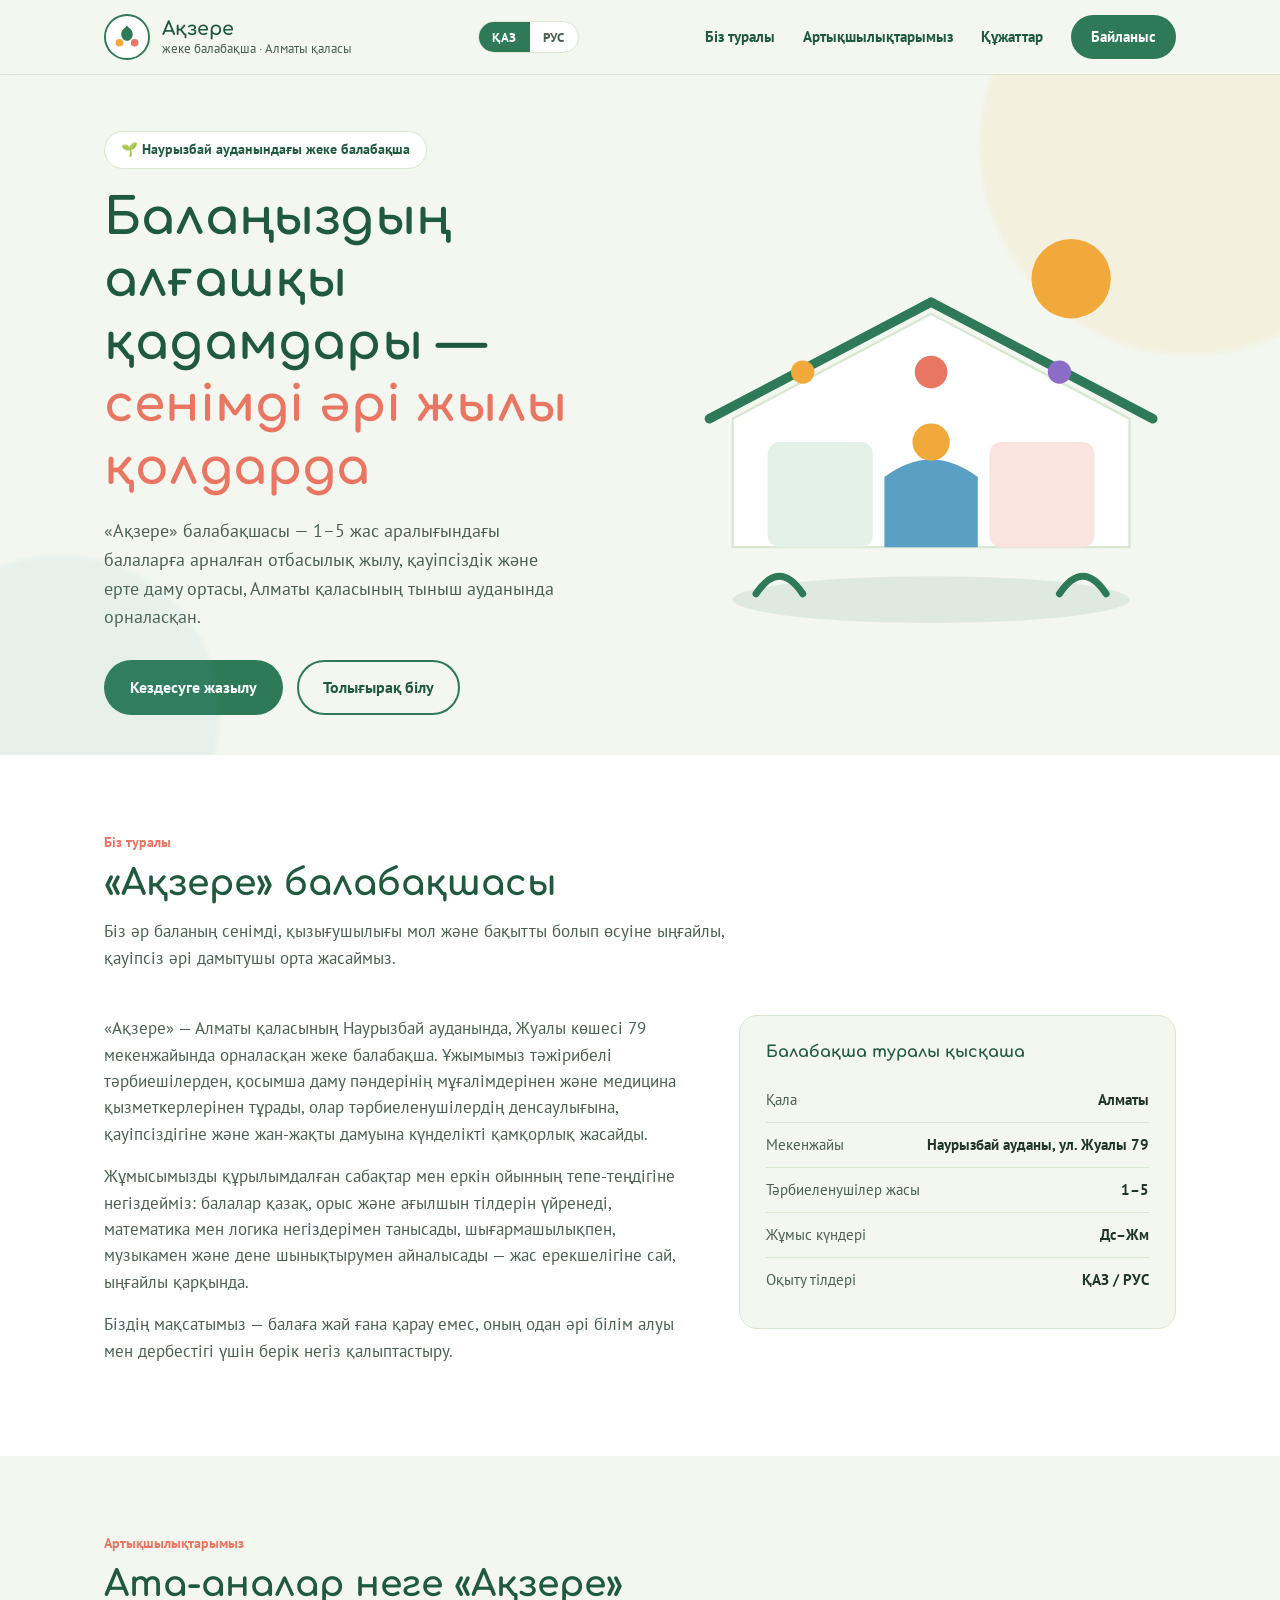
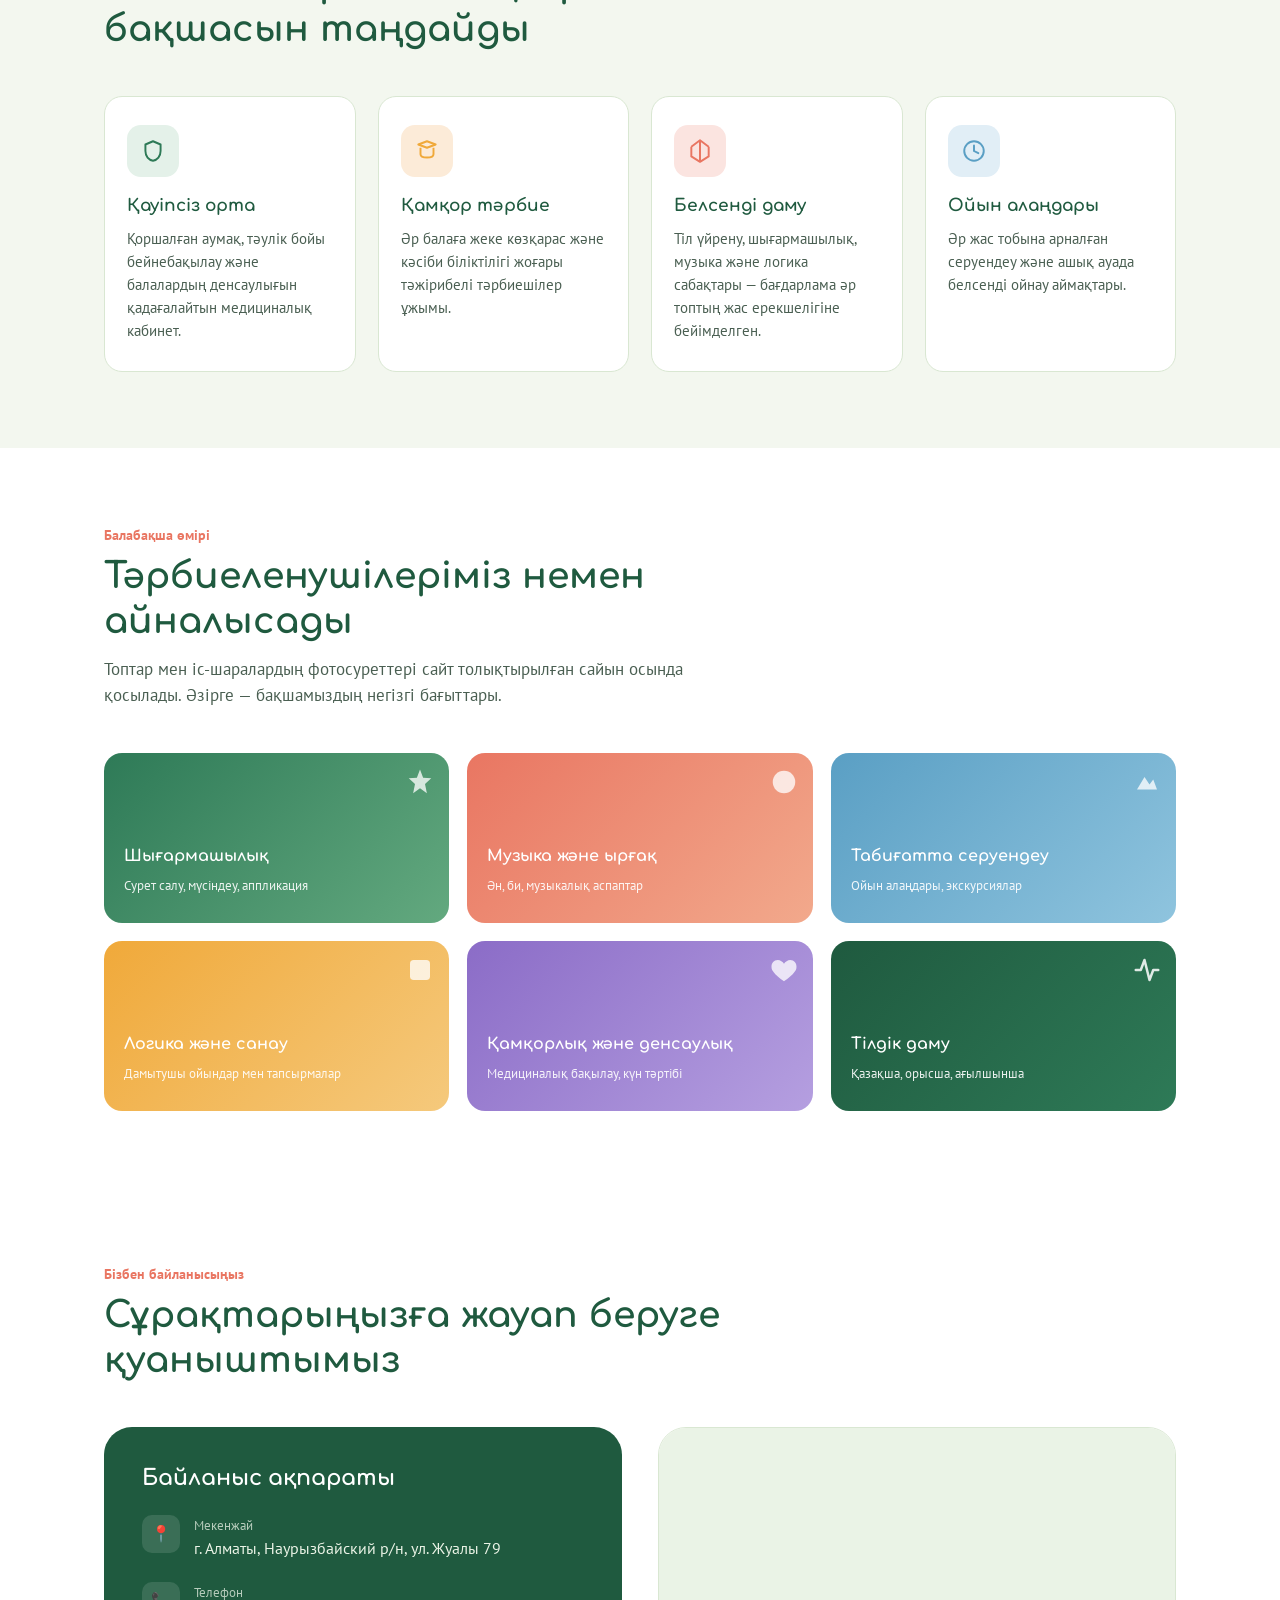
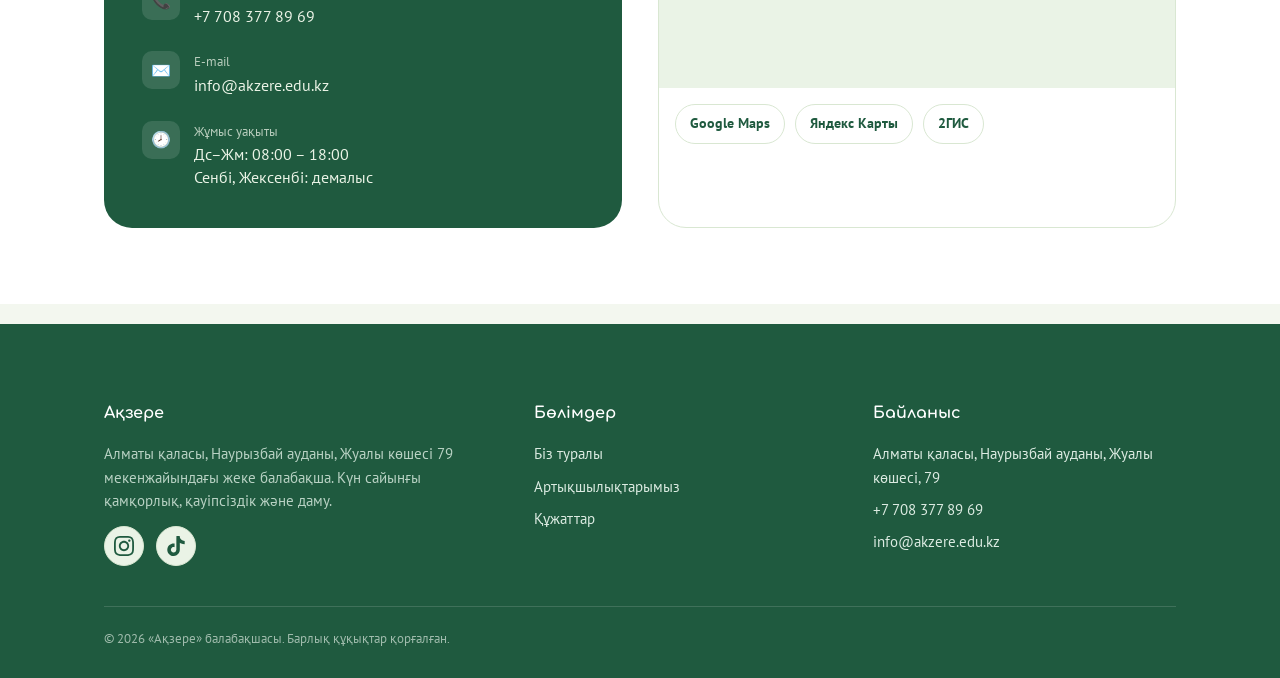
==== commit db7900e1: "Add files via upload" ====
--- a/index.html
+++ b/index.html
@@ -50,7 +50,7 @@
     <div class="navlinks" id="navLinks">
       <a href="#about" data-i18n="nav.about">Біз туралы</a>
       <a href="#advantages" data-i18n="nav.advantages">Артықшылықтарымыз</a>
-      <a href="#gallery" data-i18n="nav.gallery">Галерея</a>
+      <a href="documents.html" data-i18n="nav.documents">Құжаттар</a>
       <a href="#contact" class="cta" data-i18n="nav.contact">Байланыс</a>
     </div>
   </nav>
@@ -70,7 +70,7 @@
       <div>
         <span class="eyebrow" data-i18n="hero.eyebrow">🌱 Наурызбай ауданындағы жеке балабақша</span>
         <h1 data-i18n-html="hero.title">Балаңыздың алғашқы қадамдары —<br><span class="accent">сенімді әрі жылы қолдарда</span></h1>
-        <p class="lead" data-i18n="hero.lead">«Ақзере» балабақшасы — 1–6 жас аралығындағы балаларға арналған отбасылық жылу, қауіпсіздік және ерте даму ортасы, Алматы қаласының тыныш ауданында орналасқан.</p>
+        <p class="lead" data-i18n="hero.lead">«Ақзере» балабақшасы — 1–5 жас аралығындағы балаларға арналған отбасылық жылу, қауіпсіздік және ерте даму ортасы, Алматы қаласының тыныш ауданында орналасқан.</p>
         <div class="hero-ctas">
           <a href="#contact" class="btn btn-primary" data-i18n="hero.cta1">Кездесуге жазылу</a>
           <a href="#about" class="btn btn-ghost" data-i18n="hero.cta2">Толығырақ білу</a>
@@ -115,9 +115,9 @@
           <ul class="fact-list">
             <li><span class="k" data-i18n="about.fact1k">Қала</span><span class="v">Алматы</span></li>
             <li><span class="k" data-i18n="about.fact2k">Мекенжайы</span><span class="v" data-i18n="about.fact2v">Наурызбай ауданы, ул. Жуалы 79</span></li>
-            <li><span class="k" data-i18n="about.fact3k">Тәрбиеленушілер жасы</span><span class="v">1–6</span></li>
+            <li><span class="k" data-i18n="about.fact3k">Тәрбиеленушілер жасы</span><span class="v">1–5</span></li>
             <li><span class="k" data-i18n="about.fact4k">Жұмыс күндері</span><span class="v" data-i18n="about.fact4v">Дс–Жм</span></li>
-            <li><span class="k" data-i18n="about.fact5k">Оқыту тілдері</span><span class="v" data-i18n="about.fact5v">ҚАЗ / РУС / ENG</span></li>
+            <li><span class="k" data-i18n="about.fact5k">Оқыту тілдері</span><span class="v" data-i18n="about.fact5v">ҚАЗ / РУС</span></li>
           </ul>
         </div>
       </div>
@@ -250,15 +250,34 @@
       <div>
         <h4>Ақзере</h4>
         <p data-i18n="footer.about">Алматы қаласы, Наурызбай ауданы, Жуалы көшесі 79 мекенжайындағы жеке балабақша. Күн сайынғы қамқорлық, қауіпсіздік және даму.</p>
-      </div>
+        
+        <!-- Блок социальных сетей с SVG-иконками -->
+        <div class="social-links">
+          <!-- Instagram -->
+          <a href="https://www.instagram.com/akzere_balabaqsha" target="_blank" rel="noopener noreferrer" class="social-btn" aria-label="Instagram">
+            <svg viewBox="0 0 24 24">
+              <path d="M12 2.163c3.204 0 3.584.012 4.85.07 3.252.148 4.771 1.691 4.919 4.919.058 1.265.069 1.645.069 4.849 0 3.205-.012 3.584-.069 4.849-.149 3.225-1.664 4.771-4.919 4.919-1.266.058-1.644.07-4.85.07-3.204 0-3.584-.012-4.849-.07-3.26-.149-4.771-1.699-4.919-4.92-.058-1.265-.07-1.644-.07-4.849 0-3.204.013-3.583.07-4.849.149-3.227 1.664-4.771 4.919-4.919 1.266-.057 1.645-.069 4.849-.069zm0-2.163c-3.259 0-3.667.014-4.947.072-4.358.2-6.78 2.618-6.98 6.98-.059 1.281-.073 1.689-.073 4.948 0 3.259.014 3.668.072 4.948.2 4.358 2.618 6.78 6.98 6.98 1.281.058 1.689.072 4.948.072 3.259 0 3.668-.014 4.948-.072 4.354-.2 6.782-2.618 6.979-6.98.059-1.28.073-1.689.073-4.948 0-3.259-.014-3.667-.072-4.947-.196-4.354-2.617-6.78-6.979-6.98-1.281-.059-1.69-.073-4.949-.073zm0 5.838c-3.403 0-6.162 2.759-6.162 6.162s2.759 6.163 6.162 6.163 6.162-2.759 6.162-6.163c0-3.403-2.759-6.162-6.162-6.162zm0 10.162c-2.209 0-4-1.79-4-4 0-2.209 1.791-4 4-4s4 1.791 4 4c0 2.21-1.791 4-4 4zm6.406-11.845c-.796 0-1.441.645-1.441 1.44s.645 1.44 1.441 1.44c.795 0 1.439-.645 1.439-1.44s-.644-1.44-1.439-1.44z"/>
+            </svg>
+          </a>
+
+          <!-- TikTok -->
+          <a href="https://www.tiktok.com/@user7842803865869" target="_blank" rel="noopener noreferrer" class="social-btn" aria-label="TikTok">
+            <svg viewBox="0 0 24 24">
+              <path d="M12.525.02c1.31-.02 2.61-.01 3.91-.02.08 1.53.63 3.09 1.75 4.17 1.12 1.11 2.7 1.62 4.24 1.79v4.03c-1.44-.05-2.89-.35-4.2-.97-.57-.26-1.1-.59-1.62-.93-.01 2.92.01 5.84-.02 8.75-.08 1.4-.54 2.79-1.35 3.94-1.31 1.92-3.58 3.17-5.91 3.21-1.43.08-2.86-.31-4.08-1.03-2.02-1.19-3.44-3.37-3.65-5.71-.02-.5-.03-1-.01-1.49.18-1.9 1.12-3.72 2.58-4.96 1.66-1.44 3.98-2.13 6.15-1.72.02 1.48-.04 2.96-.04 4.44-.99-.32-2.15-.23-3.02.37-.82.56-1.36 1.49-1.41 2.49-.1 1.39.73 2.72 2.02 3.17 1.23.45 2.68.12 3.58-.8.64-.66.97-1.57.97-2.49.02-4.14.01-8.28.01-12.42z"/>
+            </svg>
+          </a>
+        </div>
+      </div>
+
       <div>
         <h4 data-i18n="footer.sections">Бөлімдер</h4>
         <ul>
-          <li><a href="#about" data-i18n="nav.about">Біз туралы</a></li>
-          <li><a href="#advantages" data-i18n="nav.advantages">Артықшылықтарымыз</a></li>
-          <li><a href="#gallery" data-i18n="nav.gallery">Галерея</a></li>
+          <li><a href="index.html#about" data-i18n="nav.about">Біз туралы</a></li>
+          <li><a href="index.html#advantages" data-i18n="nav.advantages">Артықшылықтарымыз</a></li>
+          <li><a href="documents.html" data-i18n="nav.documents">Құжаттар</a></li>
         </ul>
       </div>
+
       <div>
         <h4 data-i18n="footer.contacts">Байланыс</h4>
         <ul>
@@ -268,6 +287,7 @@
         </ul>
       </div>
     </div>
+
     <div class="foot-bottom">
       <span data-i18n="footer.copy">© 2026 «Ақзере» балабақшасы. Барлық құқықтар қорғалған.</span>
     </div>
--- a/style.css
+++ b/style.css
@@ -47,6 +47,7 @@
 .topbar a{opacity:.92;}
 .topbar a:hover{opacity:1; text-decoration:underline;}
 .topbar .tb-group{display:flex; gap:18px; flex-wrap:wrap;}
+.topbar {display: none !important;}
 
 /* ---------- Header / nav ---------- */
 header.site{
@@ -250,4 +251,33 @@
 /* По желанию: появление полоски при наведении курсора */
 .navlinks a:hover::after {
   width: 100%;
+}
+
+.social-links {
+  display: flex;
+  gap: 12px;
+  margin-top: 12px;
+}
+.social-btn {
+  display: inline-flex;
+  align-items: center;
+  justify-content: center;
+  width: 40px;
+  height: 40px;
+  border-radius: 50%;
+  background: var(--surface-tint, #f0f7f4);
+  color: var(--primary-dark, #1f5a3f);
+  border: 1px solid var(--line, #e0e0e0);
+  transition: all 0.2s ease;
+}
+.social-btn:hover {
+  background: var(--primary, #2e7a57);
+  color: #ffffff;
+  border-color: var(--primary, #2e7a57);
+  transform: translateY(-2px);
+}
+.social-btn svg {
+  width: 20px;
+  height: 20px;
+  fill: currentColor;
 }
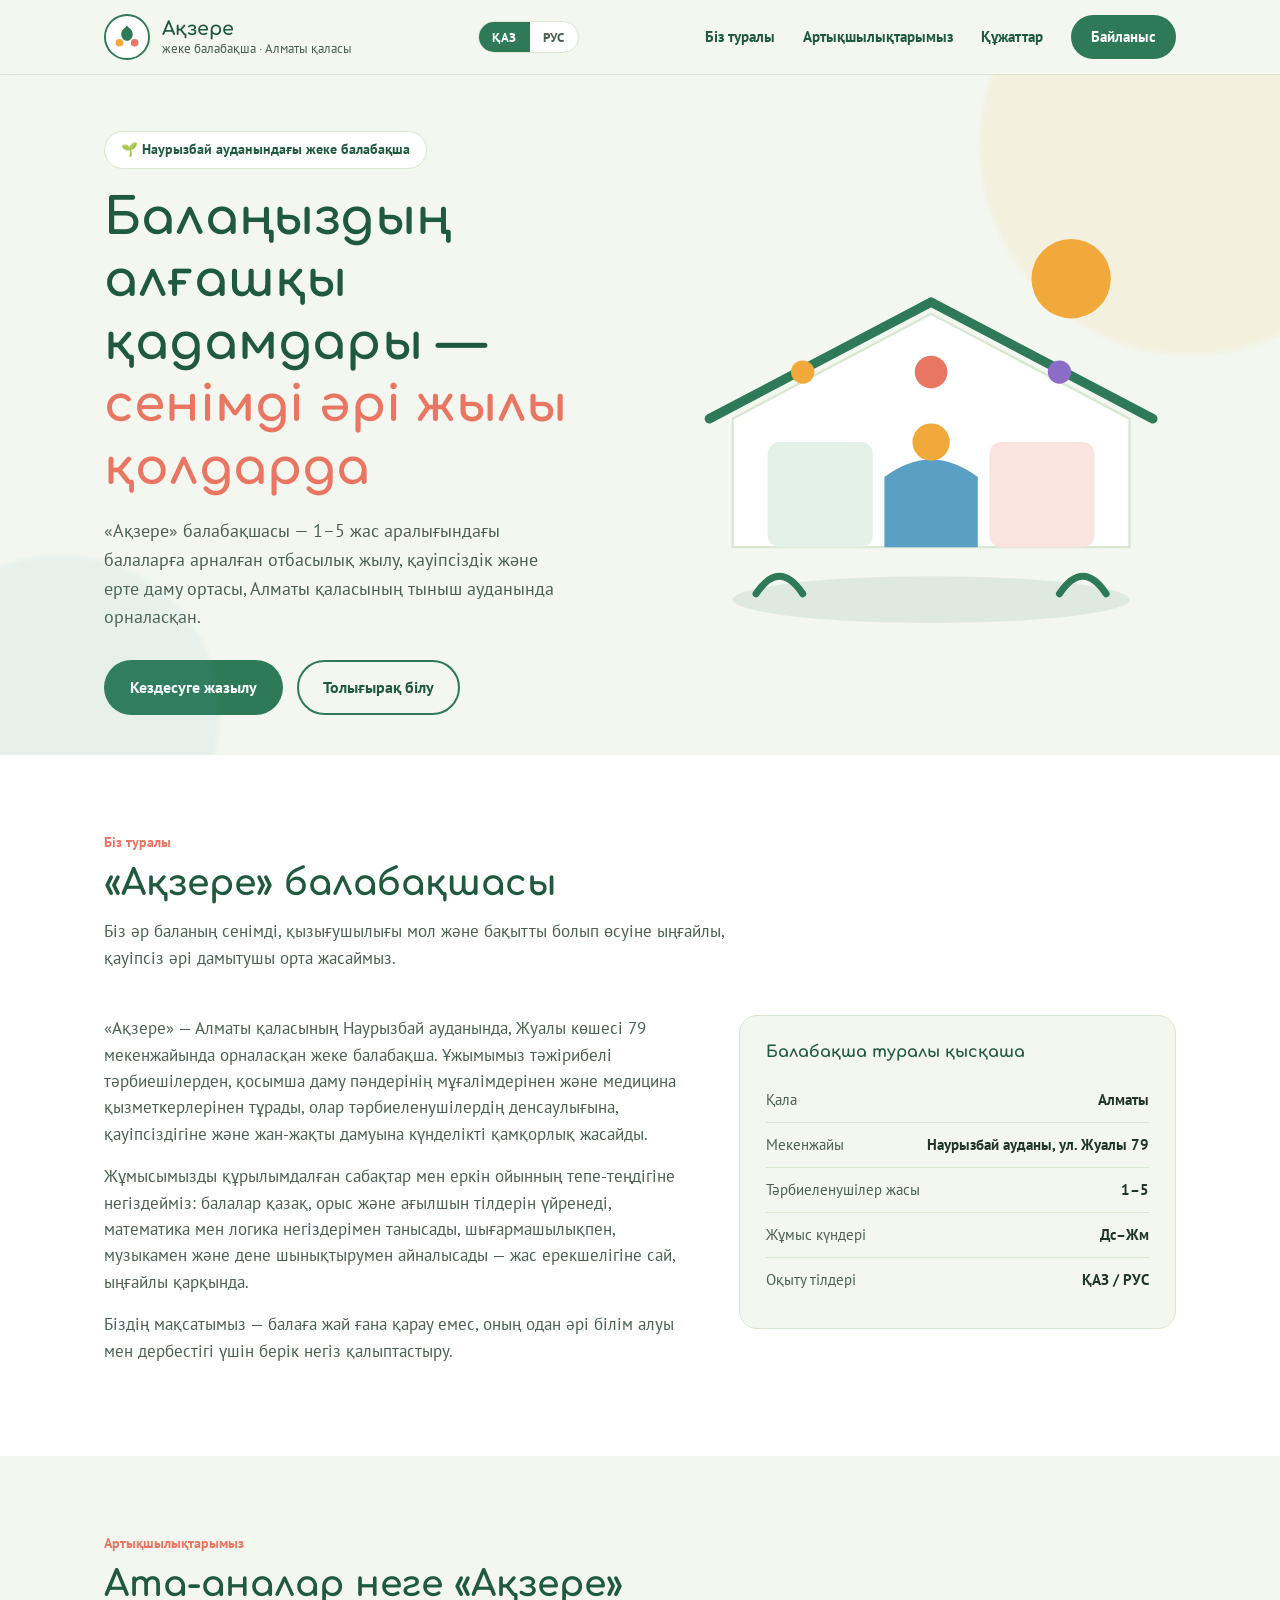
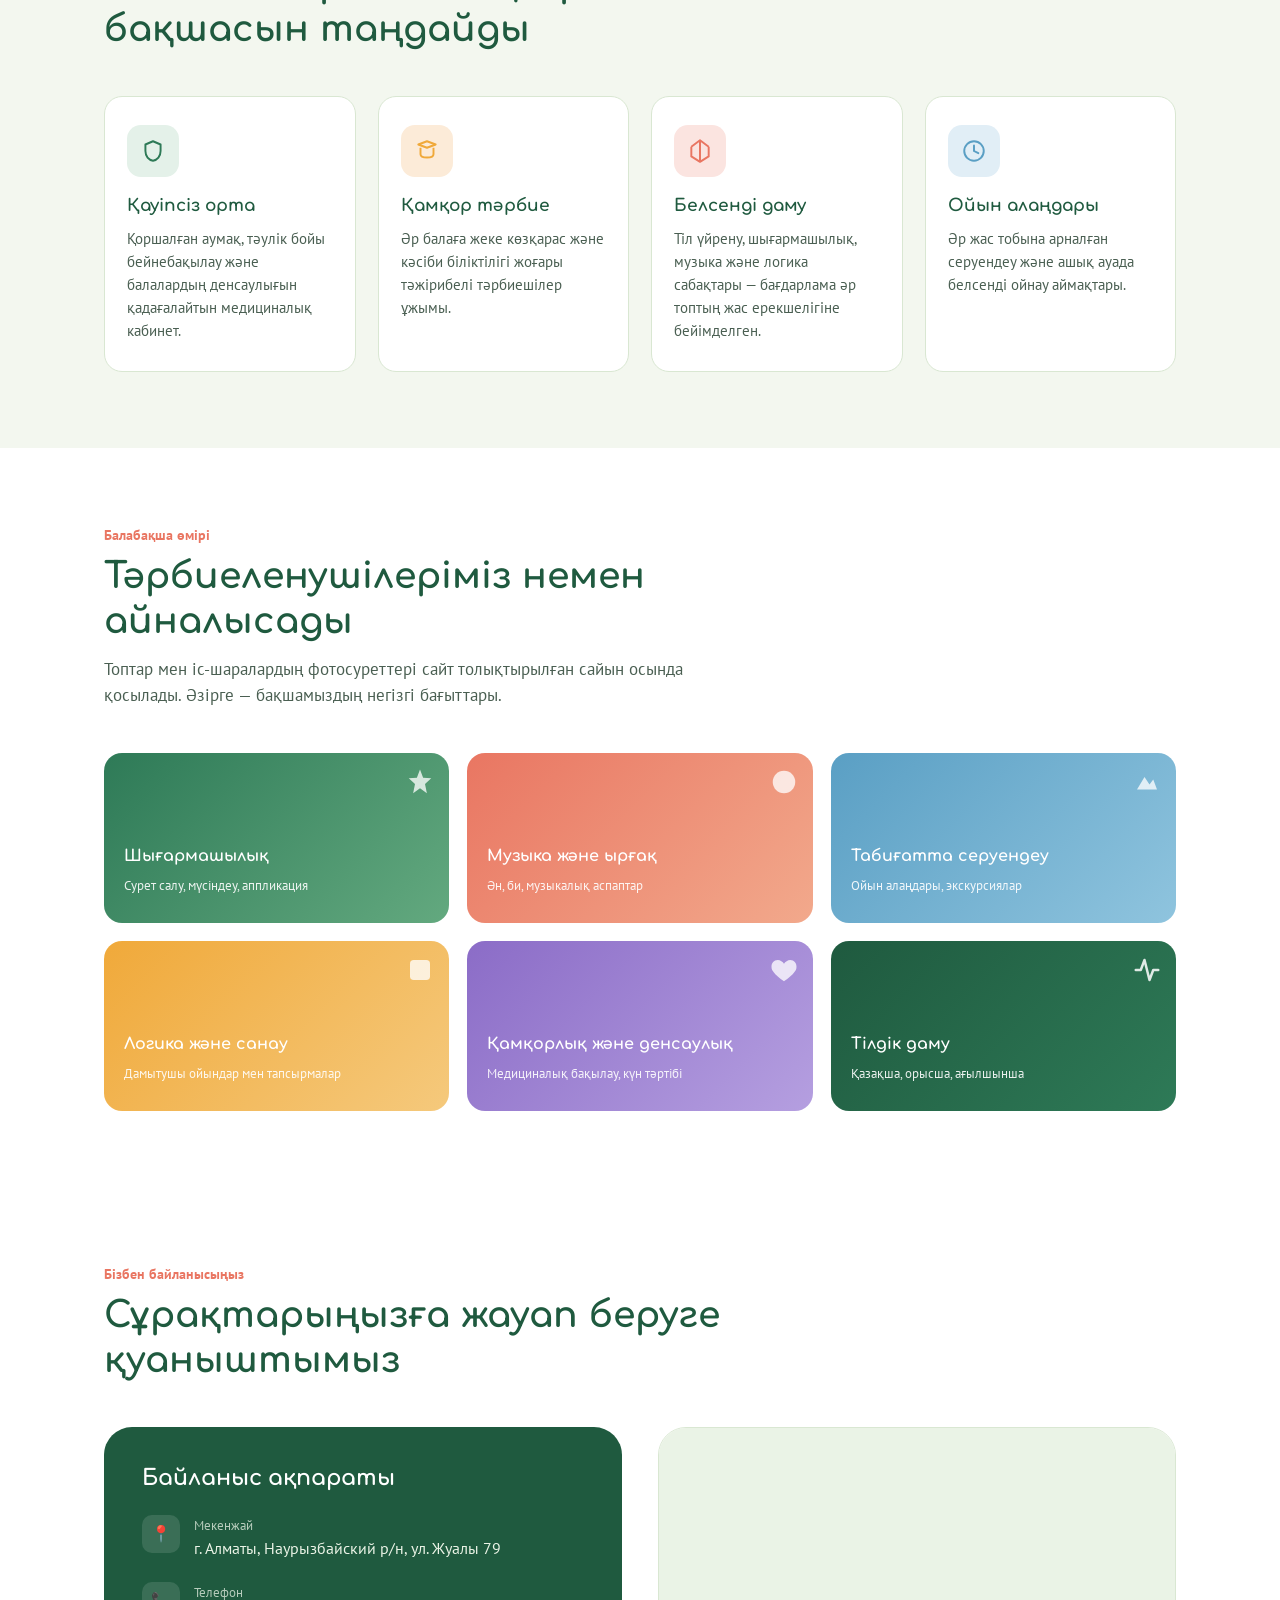
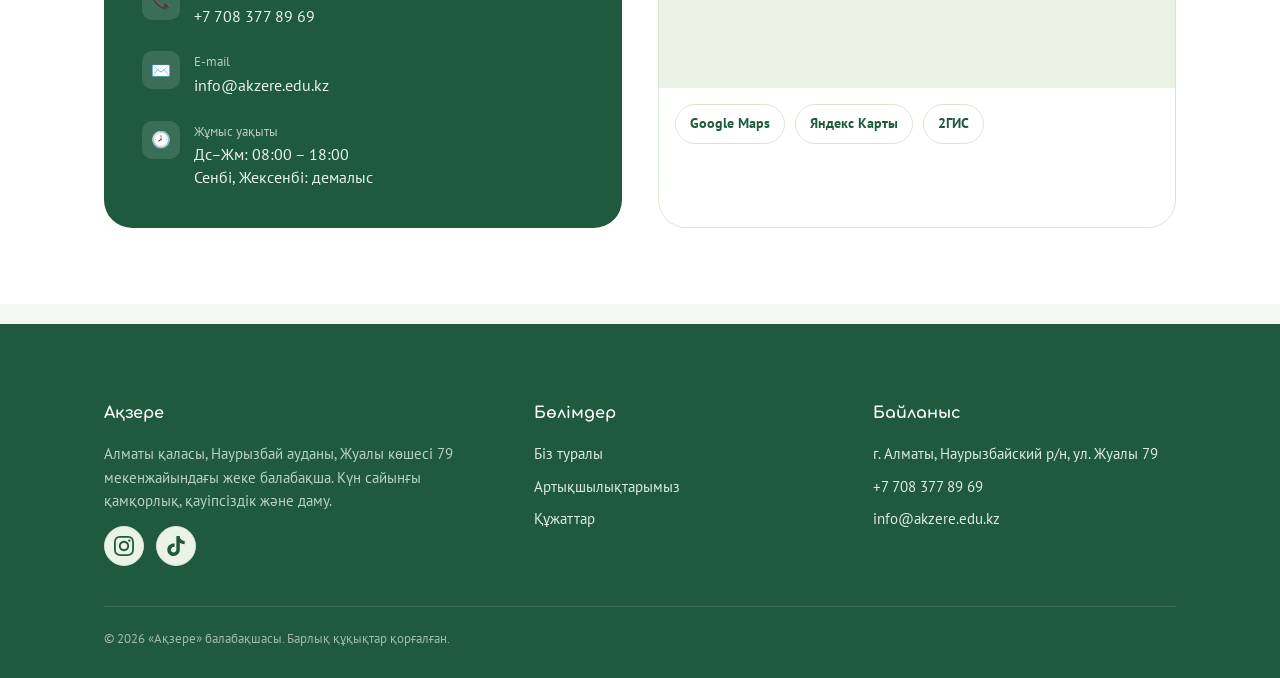
==== commit 75343a51: "Deleted toolbar from top" ====
--- a/index.html
+++ b/index.html
@@ -11,19 +11,6 @@
 <link rel="stylesheet" href="style.css">
 </head>
 <body>
-
-<div class="topbar">
-  <div class="wrap">
-    <div class="tb-group">
-      <a href="tel:+77083778969">📞 +7 708 377 89 69</a>
-      <a href="mailto:info@akzere.edu.kz">✉️ info@akzere.edu.kz</a>
-    </div>
-    <div class="tb-group">
-      <span data-i18n="topbar.hours">Дс–Жм: 08:00–18:00</span>
-      <span data-i18n="topbar.city">Алматы қаласы, Наурызбай ауданы, Жуалы көшесі, 79</span>
-    </div>
-  </div>
-</div>
 
 <header class="site">
   <nav class="main">
@@ -296,4 +283,4 @@
 
 <script src="script.js"></script>
 </body>
-</html>+</html>
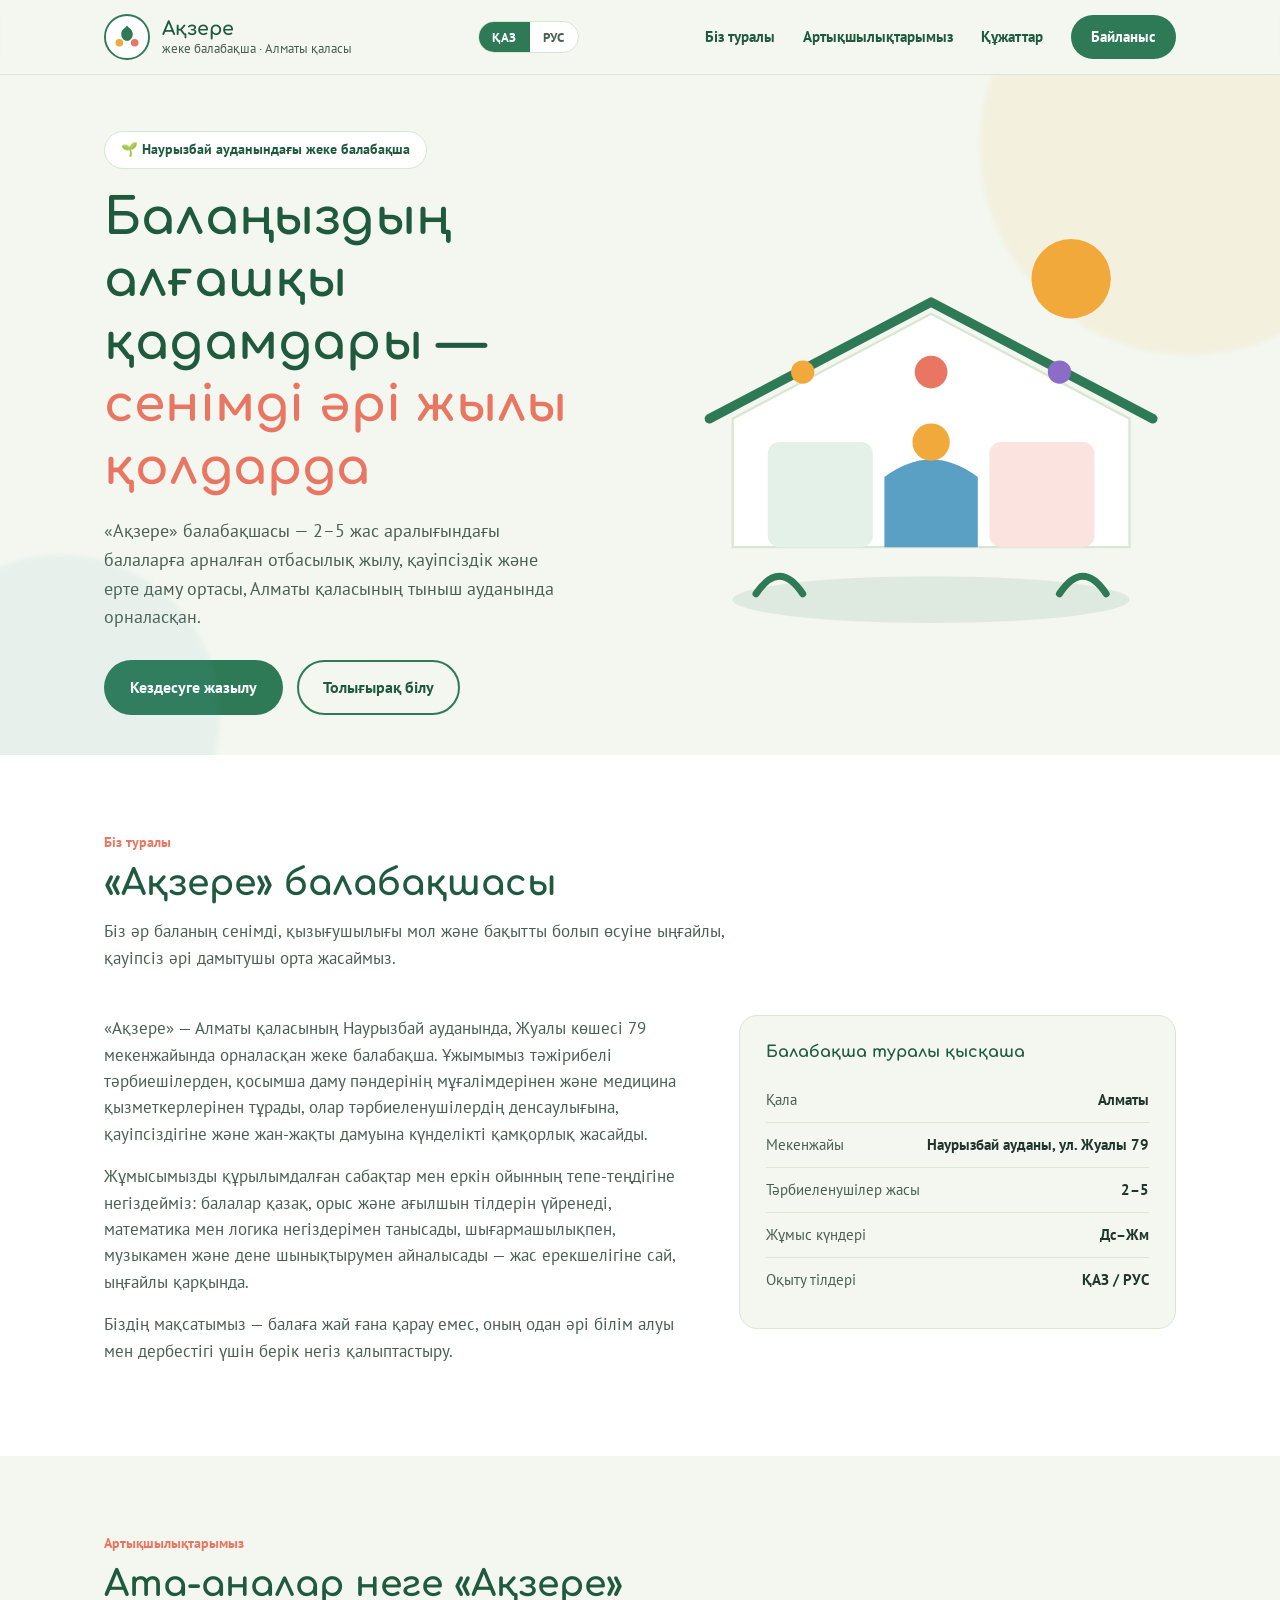
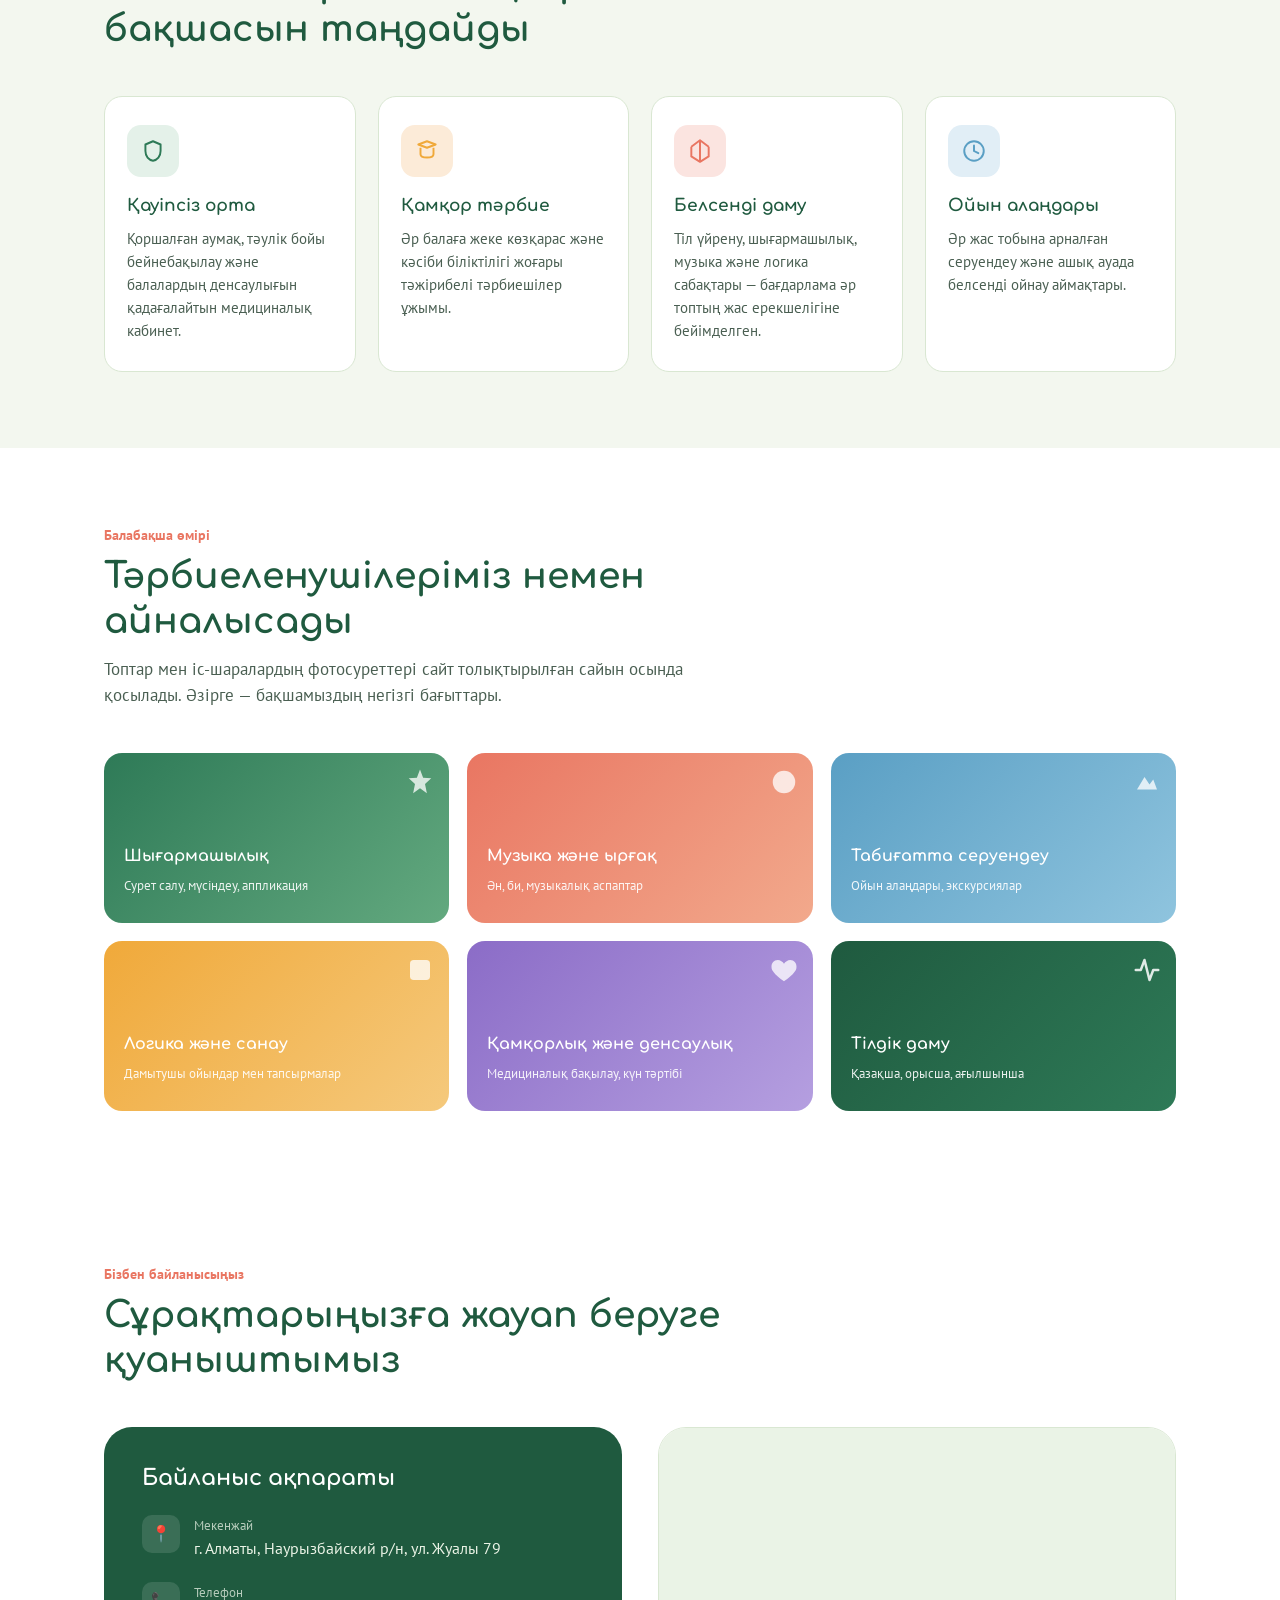
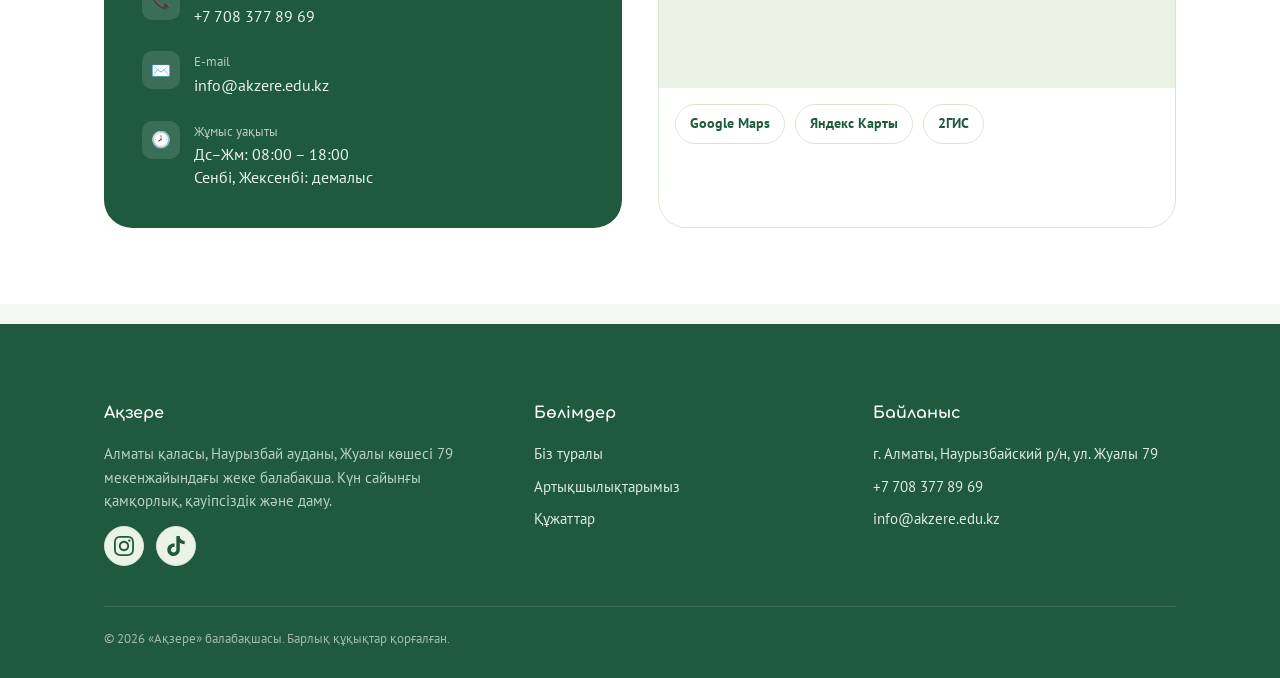
==== commit a21d5d06: "Changed age in index" ====
--- a/index.html
+++ b/index.html
@@ -57,7 +57,7 @@
       <div>
         <span class="eyebrow" data-i18n="hero.eyebrow">🌱 Наурызбай ауданындағы жеке балабақша</span>
         <h1 data-i18n-html="hero.title">Балаңыздың алғашқы қадамдары —<br><span class="accent">сенімді әрі жылы қолдарда</span></h1>
-        <p class="lead" data-i18n="hero.lead">«Ақзере» балабақшасы — 1–5 жас аралығындағы балаларға арналған отбасылық жылу, қауіпсіздік және ерте даму ортасы, Алматы қаласының тыныш ауданында орналасқан.</p>
+        <p class="lead" data-i18n="hero.lead">«Ақзере» балабақшасы — 2–5 жас аралығындағы балаларға арналған отбасылық жылу, қауіпсіздік және ерте даму ортасы, Алматы қаласының тыныш ауданында орналасқан.</p>
         <div class="hero-ctas">
           <a href="#contact" class="btn btn-primary" data-i18n="hero.cta1">Кездесуге жазылу</a>
           <a href="#about" class="btn btn-ghost" data-i18n="hero.cta2">Толығырақ білу</a>
@@ -102,7 +102,7 @@
           <ul class="fact-list">
             <li><span class="k" data-i18n="about.fact1k">Қала</span><span class="v">Алматы</span></li>
             <li><span class="k" data-i18n="about.fact2k">Мекенжайы</span><span class="v" data-i18n="about.fact2v">Наурызбай ауданы, ул. Жуалы 79</span></li>
-            <li><span class="k" data-i18n="about.fact3k">Тәрбиеленушілер жасы</span><span class="v">1–5</span></li>
+            <li><span class="k" data-i18n="about.fact3k">Тәрбиеленушілер жасы</span><span class="v">2–5</span></li>
             <li><span class="k" data-i18n="about.fact4k">Жұмыс күндері</span><span class="v" data-i18n="about.fact4v">Дс–Жм</span></li>
             <li><span class="k" data-i18n="about.fact5k">Оқыту тілдері</span><span class="v" data-i18n="about.fact5v">ҚАЗ / РУС</span></li>
           </ul>
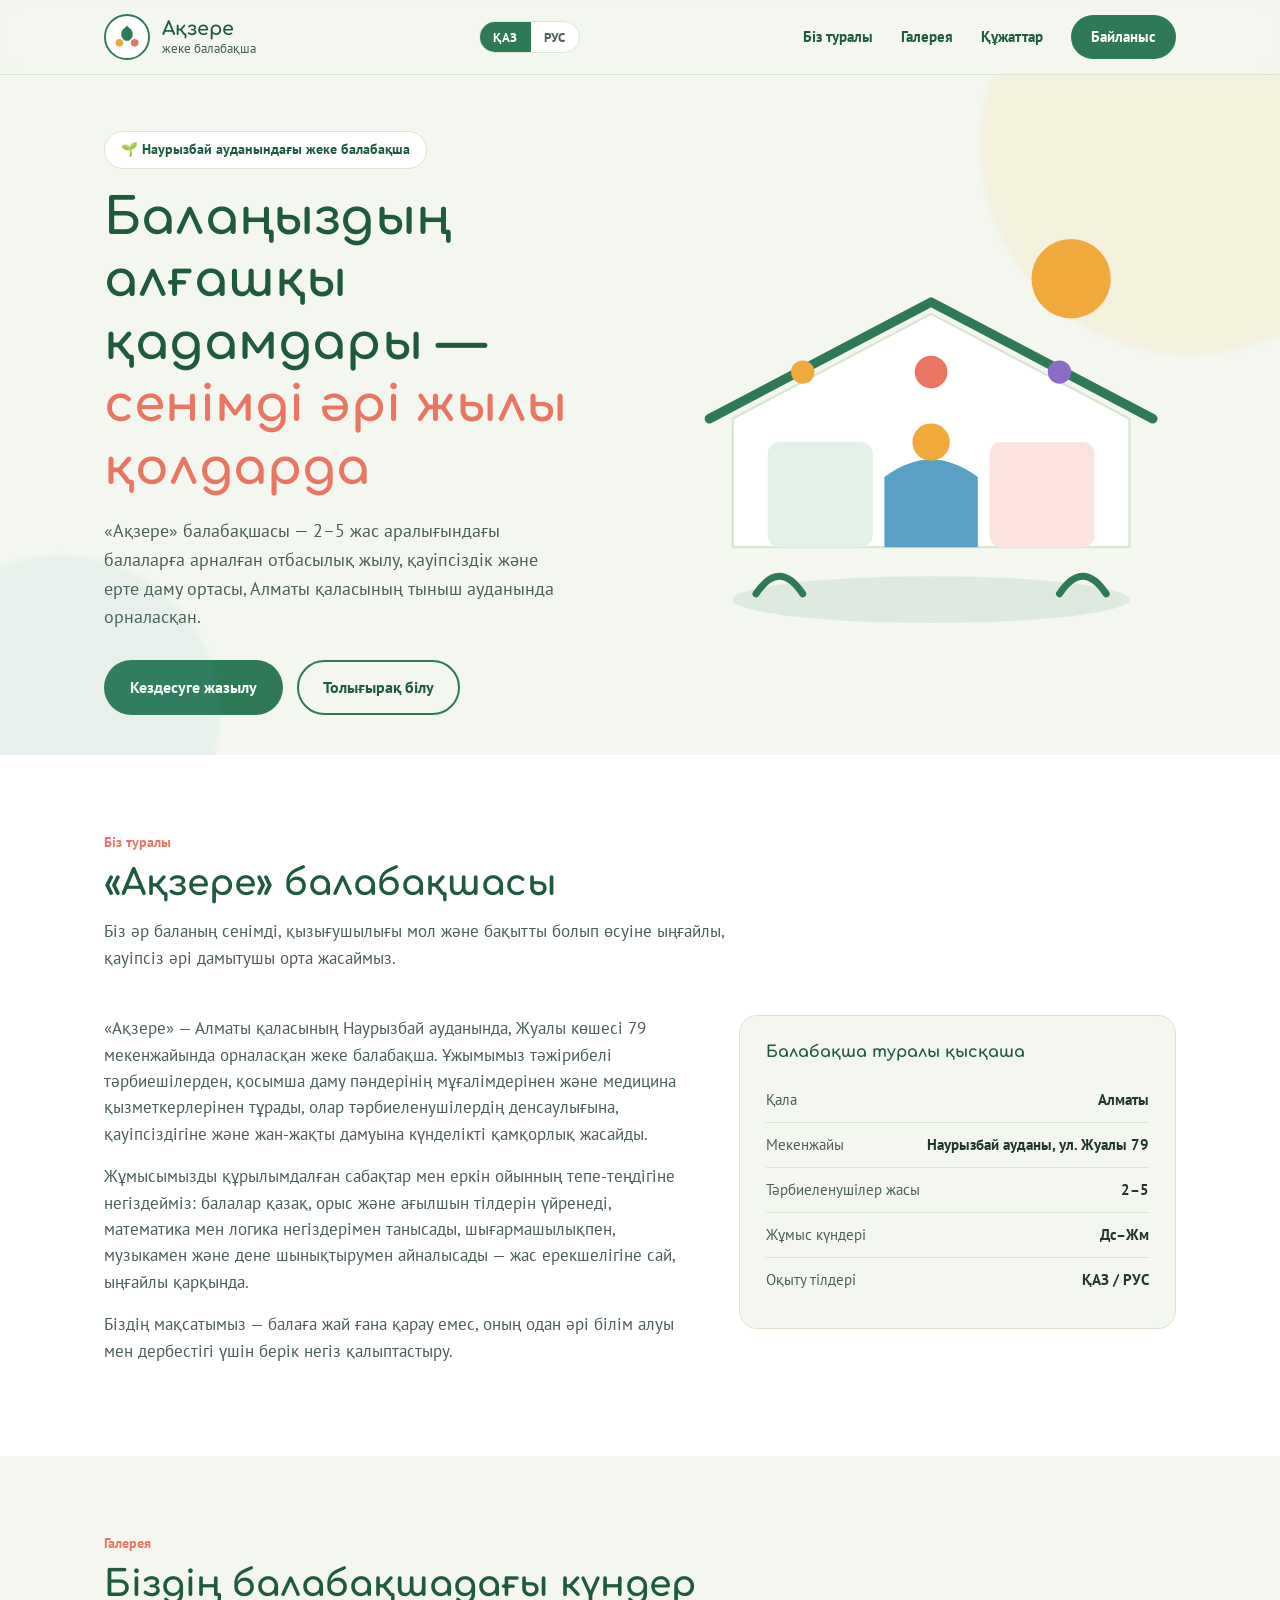
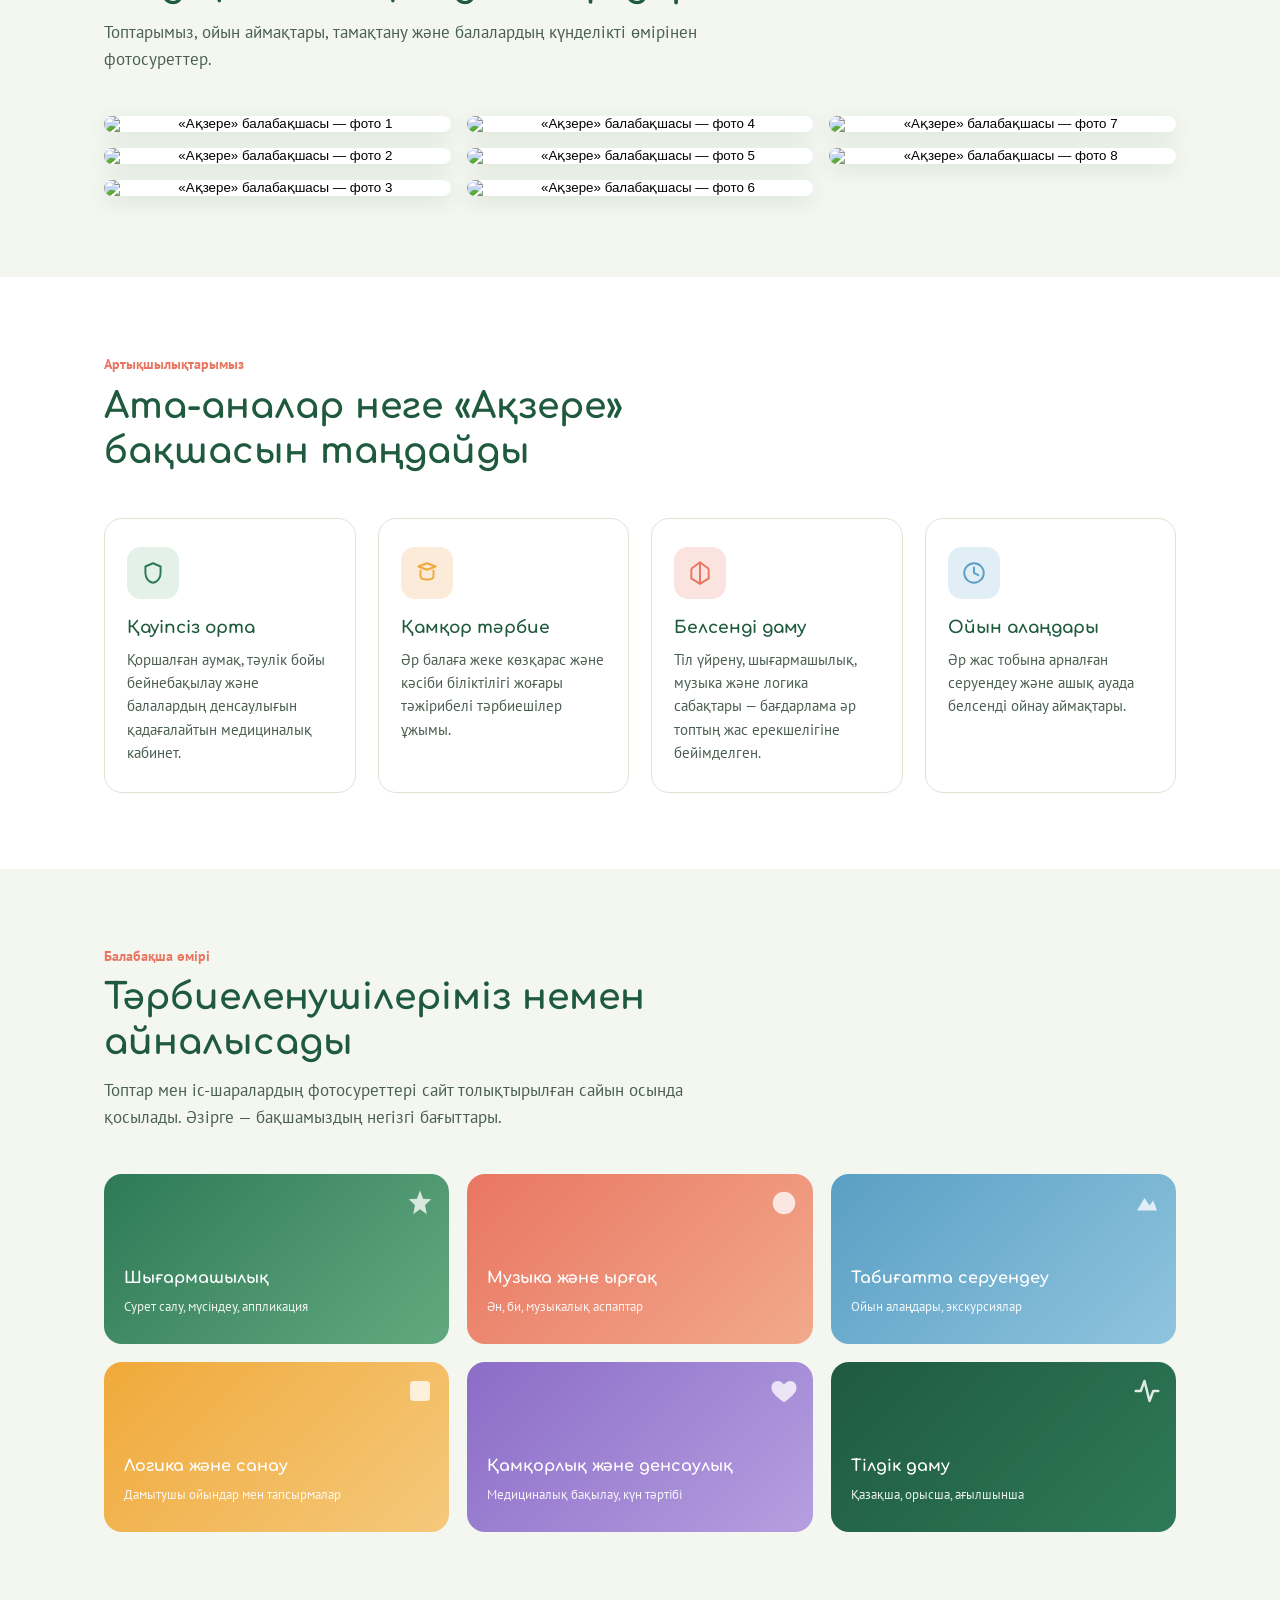
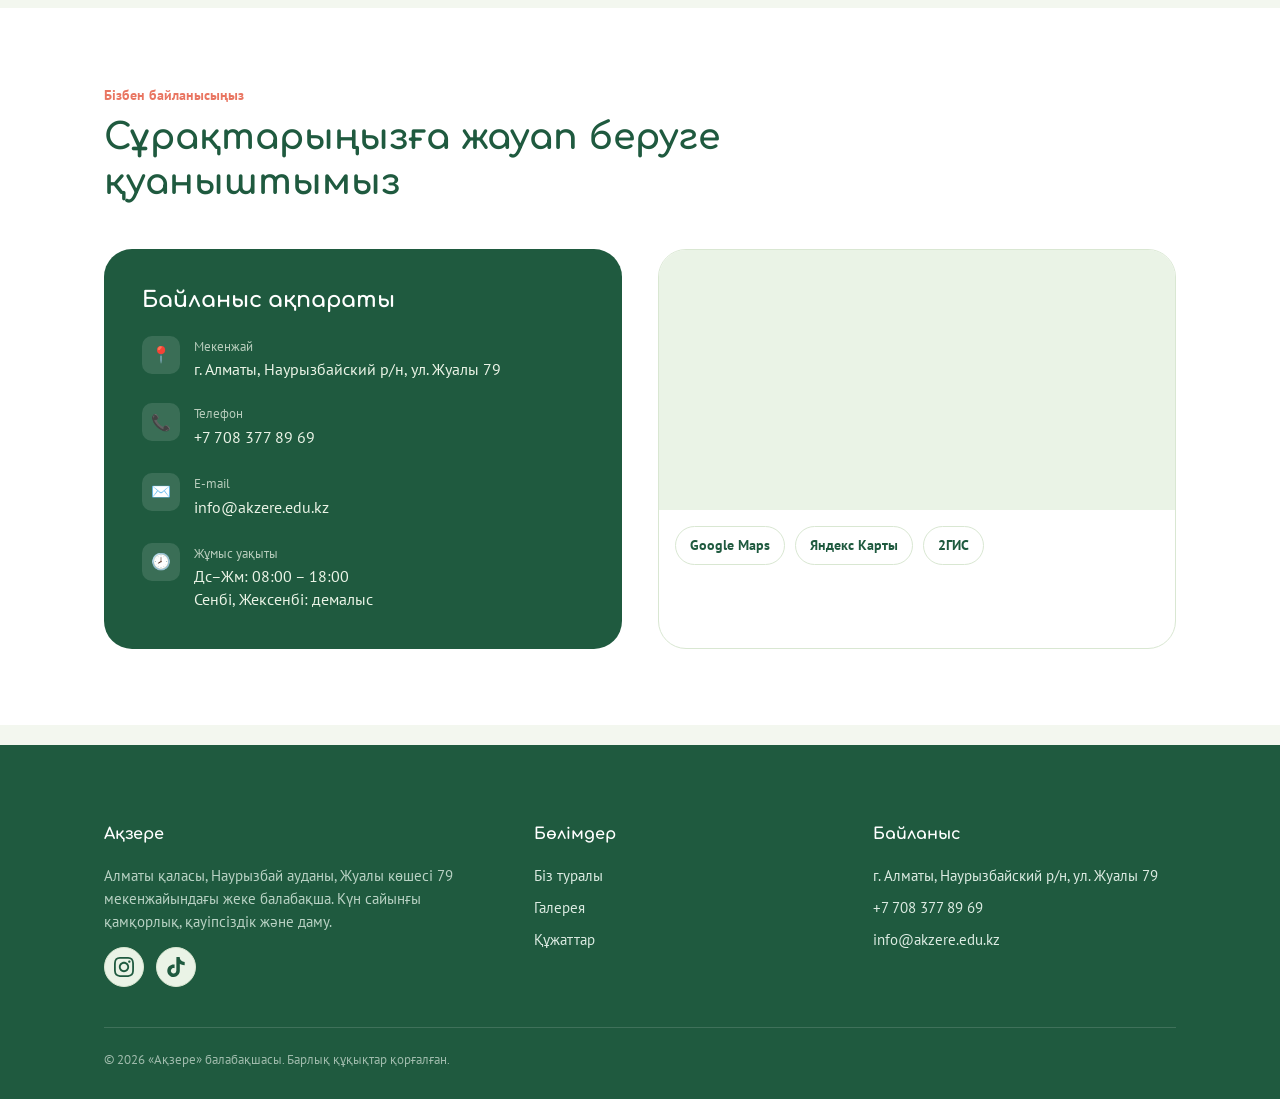
==== commit 177c3bd7: "Added images" ====
--- a/index.html
+++ b/index.html
@@ -9,6 +9,22 @@
 <link rel="preconnect" href="https://fonts.gstatic.com" crossorigin>
 <link href="https://fonts.googleapis.com/css2?family=Comfortaa:wght@500;700&family=PT+Sans:wght@400;700&display=swap" rel="stylesheet">
 <link rel="stylesheet" href="style.css">
+<style>
+/* ===== PHOTO GALLERY ===== */
+.photo-gallery{columns:3 280px;column-gap:16px}
+.photo-gallery .ph{position:relative;display:block;width:100%;margin:0 0 16px;padding:0;border:0;background:#fff;border-radius:18px;overflow:hidden;cursor:zoom-in;break-inside:avoid;box-shadow:0 6px 20px rgba(40,60,50,.10);transition:transform .25s ease,box-shadow .25s ease}
+.photo-gallery .ph img{display:block;width:100%;height:auto;transition:transform .4s ease}
+.photo-gallery .ph:hover{transform:translateY(-4px);box-shadow:0 12px 28px rgba(40,60,50,.18)}
+.photo-gallery .ph:hover img{transform:scale(1.04)}
+.photo-gallery .ph:focus-visible{outline:3px solid #F0A93A;outline-offset:2px}
+@media (max-width:640px){.photo-gallery{columns:2 140px;column-gap:10px}.photo-gallery .ph{margin-bottom:10px;border-radius:14px}}
+.lb{position:fixed;inset:0;z-index:1000;display:none;align-items:center;justify-content:center;background:rgba(20,30,25,.9);padding:20px}
+.lb.open{display:flex}
+.lb img{max-width:100%;max-height:100%;border-radius:12px;box-shadow:0 10px 40px rgba(0,0,0,.5)}
+.lb button{position:absolute;border:0;background:rgba(255,255,255,.16);color:#fff;width:46px;height:46px;border-radius:50%;font-size:26px;line-height:1;cursor:pointer}
+.lb button:hover{background:rgba(255,255,255,.3)}
+.lb .x{top:16px;right:16px}.lb .p{left:14px;top:50%;transform:translateY(-50%)}.lb .n{right:14px;top:50%;transform:translateY(-50%)}
+</style>
 </head>
 <body>
 
@@ -21,7 +37,7 @@
         <circle cx="16" cy="30" r="4" fill="var(--amber)"/>
         <circle cx="32" cy="30" r="4" fill="var(--coral)"/>
       </svg>
-      <span class="name brand">Ақзере<small data-i18n="brand.tagline">жеке балабақша · Алматы қаласы</small></span>
+      <span class="name brand">Ақзере<small data-i18n="brand.tagline">жеке балабақша</small></span>
     </a>
 
     <div class="nav-right">
@@ -36,7 +52,7 @@
 
     <div class="navlinks" id="navLinks">
       <a href="#about" data-i18n="nav.about">Біз туралы</a>
-      <a href="#advantages" data-i18n="nav.advantages">Артықшылықтарымыз</a>
+      <a href="#photos" data-i18n="nav.gallery">Галерея</a>
       <a href="documents.html" data-i18n="nav.documents">Құжаттар</a>
       <a href="#contact" class="cta" data-i18n="nav.contact">Байланыс</a>
     </div>
@@ -111,8 +127,36 @@
     </div>
   </section>
 
+  <!-- ===== PHOTO GALLERY ===== -->
+  <section id="photos">
+    <div class="wrap">
+      <div class="section-head">
+        <span class="tag" data-i18n="photos.tag">Галерея</span>
+        <h2 data-i18n="photos.title">Біздің балабақшадағы күндер</h2>
+        <p data-i18n="photos.lead">Топтарымыз, ойын аймақтары, тамақтану және балалардың күнделікті өмірінен фотосуреттер.</p>
+      </div>
+      <div class="photo-gallery">
+        <button type="button" class="ph" data-full="images/gallery/1.jpg" aria-label="Фото 1"><img src="images/gallery/1.jpg" alt="«Ақзере» балабақшасы — фото 1" loading="lazy"></button>
+        <button type="button" class="ph" data-full="images/gallery/2.jpg" aria-label="Фото 2"><img src="images/gallery/2.jpg" alt="«Ақзере» балабақшасы — фото 2" loading="lazy"></button>
+        <button type="button" class="ph" data-full="images/gallery/3.jpg" aria-label="Фото 3"><img src="images/gallery/3.jpg" alt="«Ақзере» балабақшасы — фото 3" loading="lazy"></button>
+        <button type="button" class="ph" data-full="images/gallery/4.jpg" aria-label="Фото 4"><img src="images/gallery/4.jpg" alt="«Ақзере» балабақшасы — фото 4" loading="lazy"></button>
+        <button type="button" class="ph" data-full="images/gallery/5.jpg" aria-label="Фото 5"><img src="images/gallery/5.jpg" alt="«Ақзере» балабақшасы — фото 5" loading="lazy"></button>
+        <button type="button" class="ph" data-full="images/gallery/6.jpg" aria-label="Фото 6"><img src="images/gallery/6.jpg" alt="«Ақзере» балабақшасы — фото 6" loading="lazy"></button>
+        <button type="button" class="ph" data-full="images/gallery/7.jpg" aria-label="Фото 7"><img src="images/gallery/7.jpg" alt="«Ақзере» балабақшасы — фото 7" loading="lazy"></button>
+        <button type="button" class="ph" data-full="images/gallery/8.jpg" aria-label="Фото 8"><img src="images/gallery/8.jpg" alt="«Ақзере» балабақшасы — фото 8" loading="lazy"></button>
+      </div>
+    </div>
+  </section>
+
+  <div class="lb" id="lb" aria-hidden="true">
+    <button type="button" class="x" aria-label="Жабу">&times;</button>
+    <button type="button" class="p" aria-label="Алдыңғы">&#8249;</button>
+    <img alt="">
+    <button type="button" class="n" aria-label="Келесі">&#8250;</button>
+  </div>
+
   <!-- ===== ADVANTAGES ===== -->
-  <section id="advantages">
+  <section id="advantages" class="alt">
     <div class="wrap">
       <div class="section-head">
         <span class="tag" data-i18n="adv.tag">Артықшылықтарымыз</span>
@@ -152,7 +196,7 @@
   </section>
 
   <!-- ===== GALLERY ===== -->
-  <section id="gallery" class="alt">
+  <section id="gallery">
     <div class="wrap">
       <div class="section-head">
         <span class="tag" data-i18n="gal.tag">Балабақша өмірі</span>
@@ -260,7 +304,7 @@
         <h4 data-i18n="footer.sections">Бөлімдер</h4>
         <ul>
           <li><a href="index.html#about" data-i18n="nav.about">Біз туралы</a></li>
-          <li><a href="index.html#advantages" data-i18n="nav.advantages">Артықшылықтарымыз</a></li>
+          <li><a href="index.html#photos" data-i18n="nav.gallery">Галерея</a></li>
           <li><a href="documents.html" data-i18n="nav.documents">Құжаттар</a></li>
         </ul>
       </div>
@@ -282,5 +326,25 @@
 </footer>
 
 <script src="script.js"></script>
+<script>
+(function(){
+  var lb=document.getElementById('lb'),img=lb.querySelector('img');
+  var items=[].slice.call(document.querySelectorAll('.photo-gallery .ph')),cur=0;
+  function show(i){cur=(i+items.length)%items.length;img.src=items[cur].dataset.full;}
+  function open(i){show(i);lb.classList.add('open');document.body.style.overflow='hidden';}
+  function close(){lb.classList.remove('open');document.body.style.overflow='';}
+  items.forEach(function(b,i){b.addEventListener('click',function(){open(i)})});
+  lb.querySelector('.x').onclick=close;
+  lb.querySelector('.p').onclick=function(e){e.stopPropagation();show(cur-1)};
+  lb.querySelector('.n').onclick=function(e){e.stopPropagation();show(cur+1)};
+  lb.addEventListener('click',function(e){if(e.target===lb||e.target===img)close()});
+  document.addEventListener('keydown',function(e){
+    if(!lb.classList.contains('open'))return;
+    if(e.key==='Escape')close();
+    if(e.key==='ArrowLeft')show(cur-1);
+    if(e.key==='ArrowRight')show(cur+1);
+  });
+})();
+</script>
 </body>
 </html>
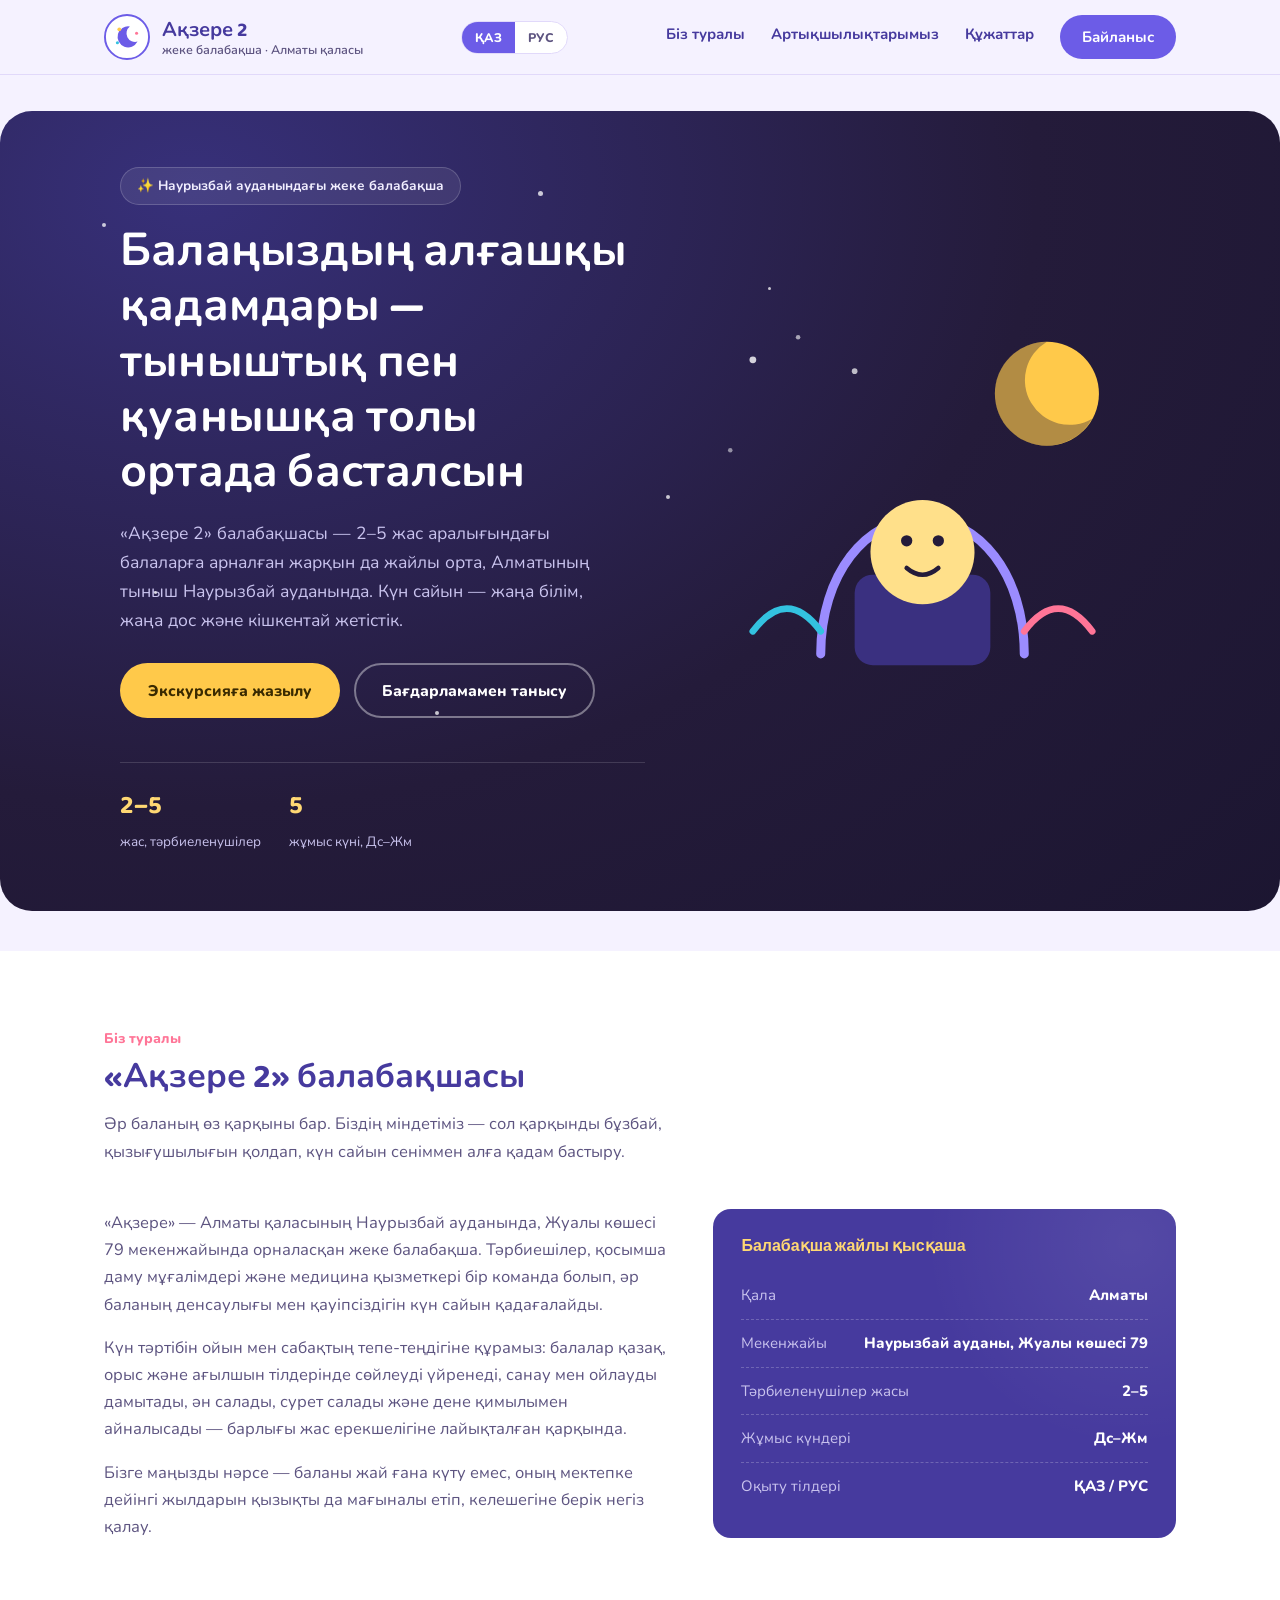
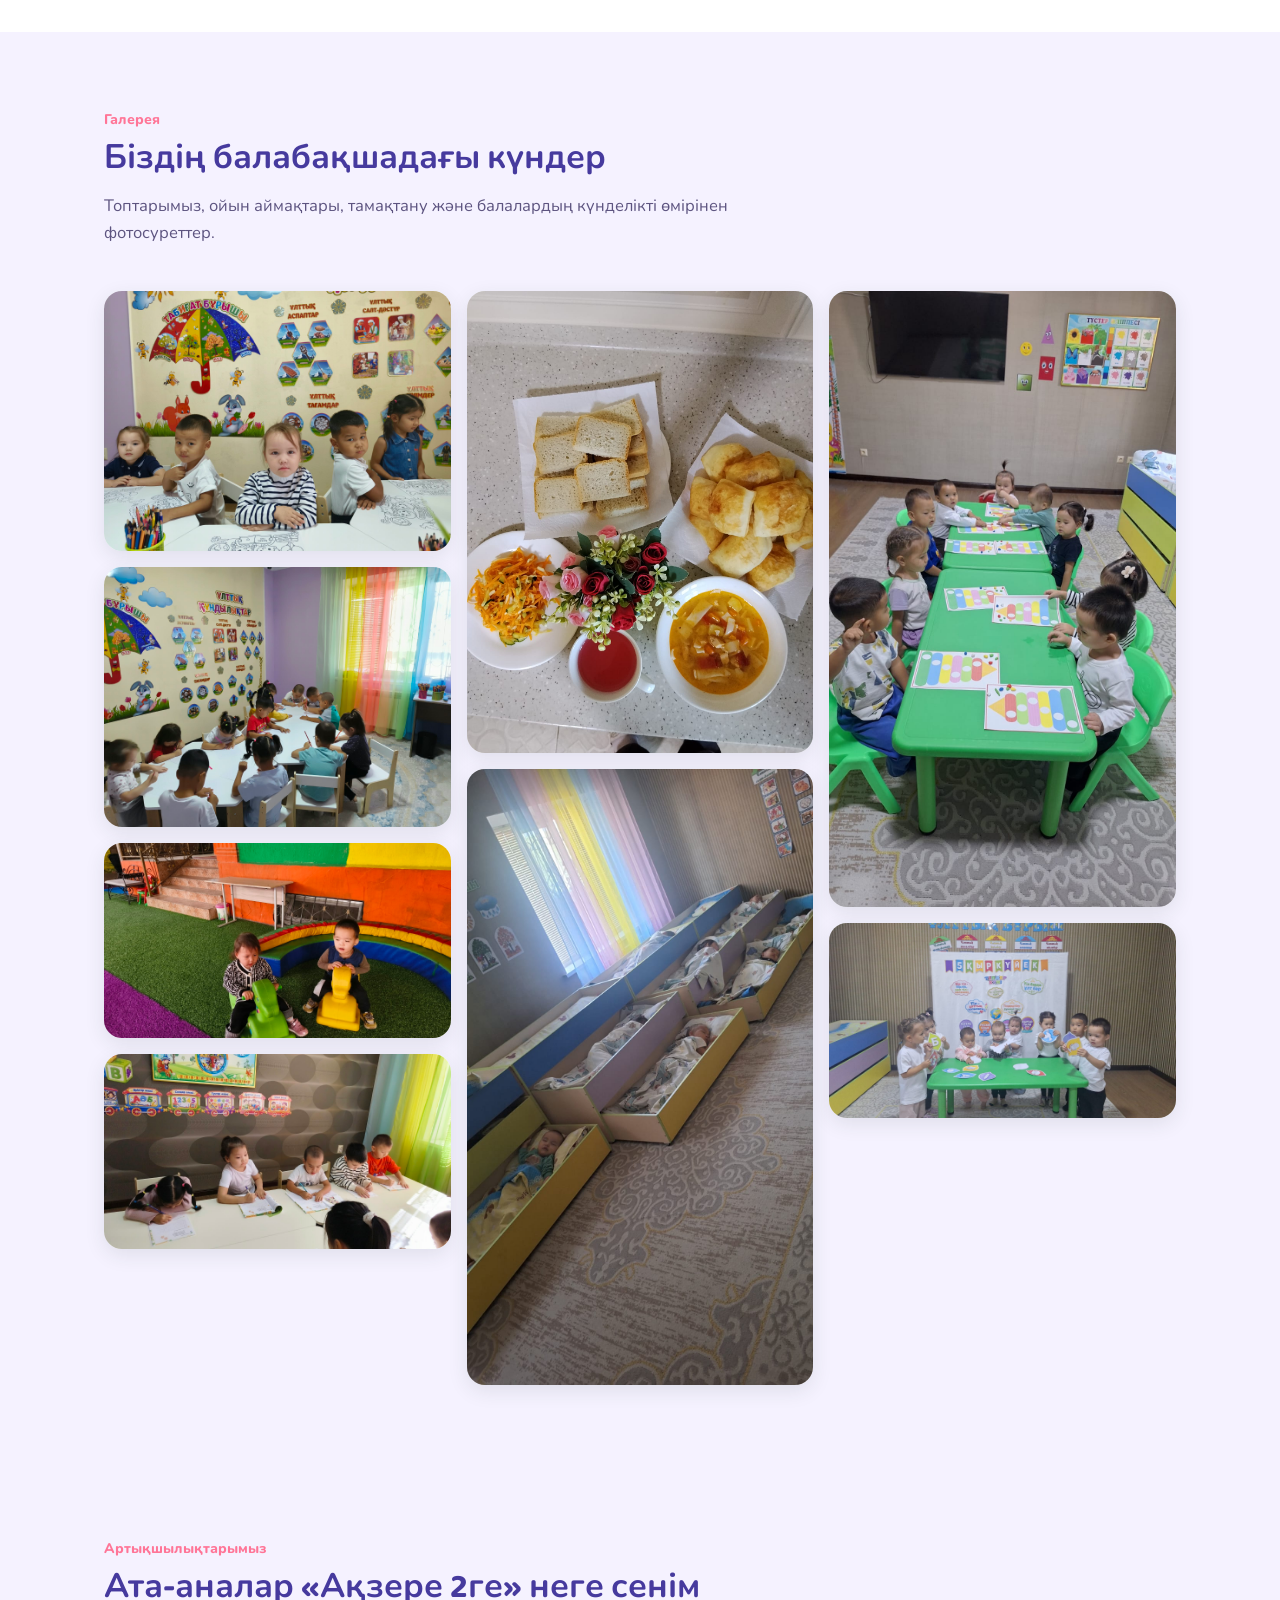
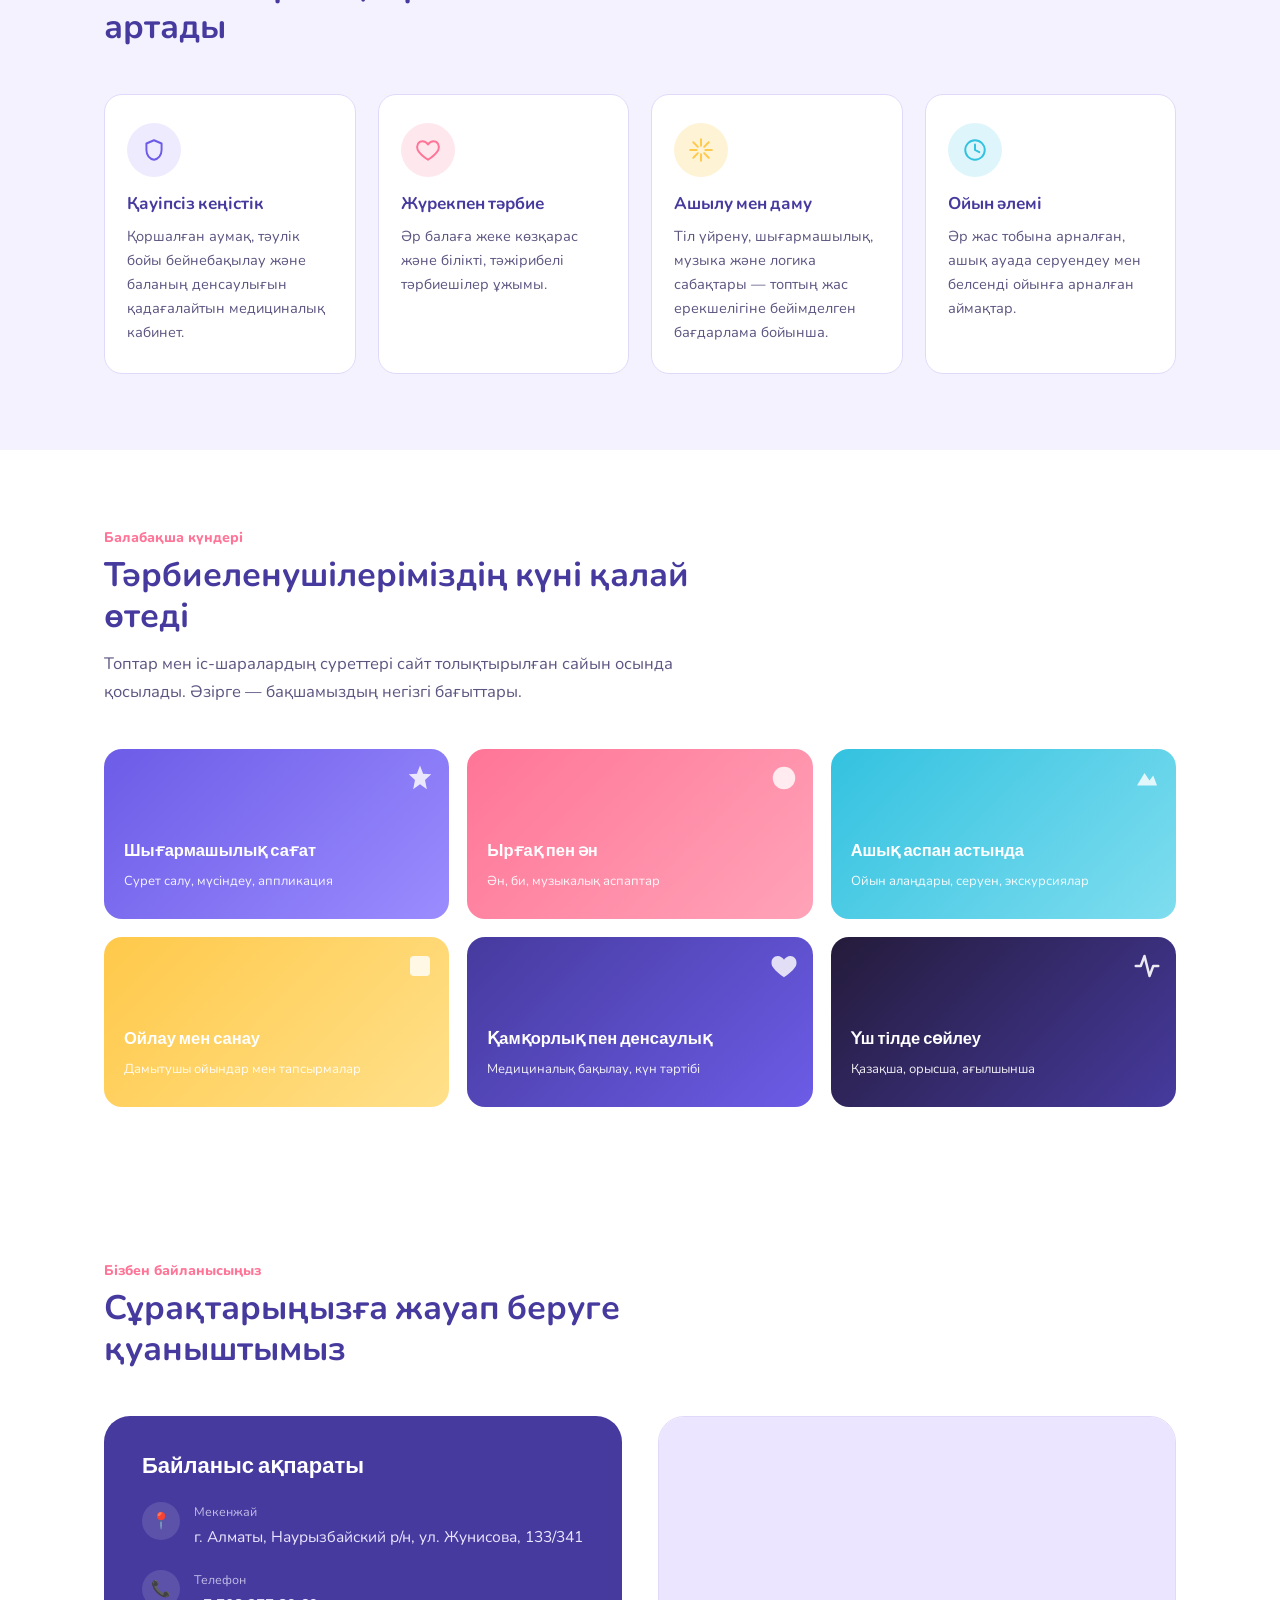
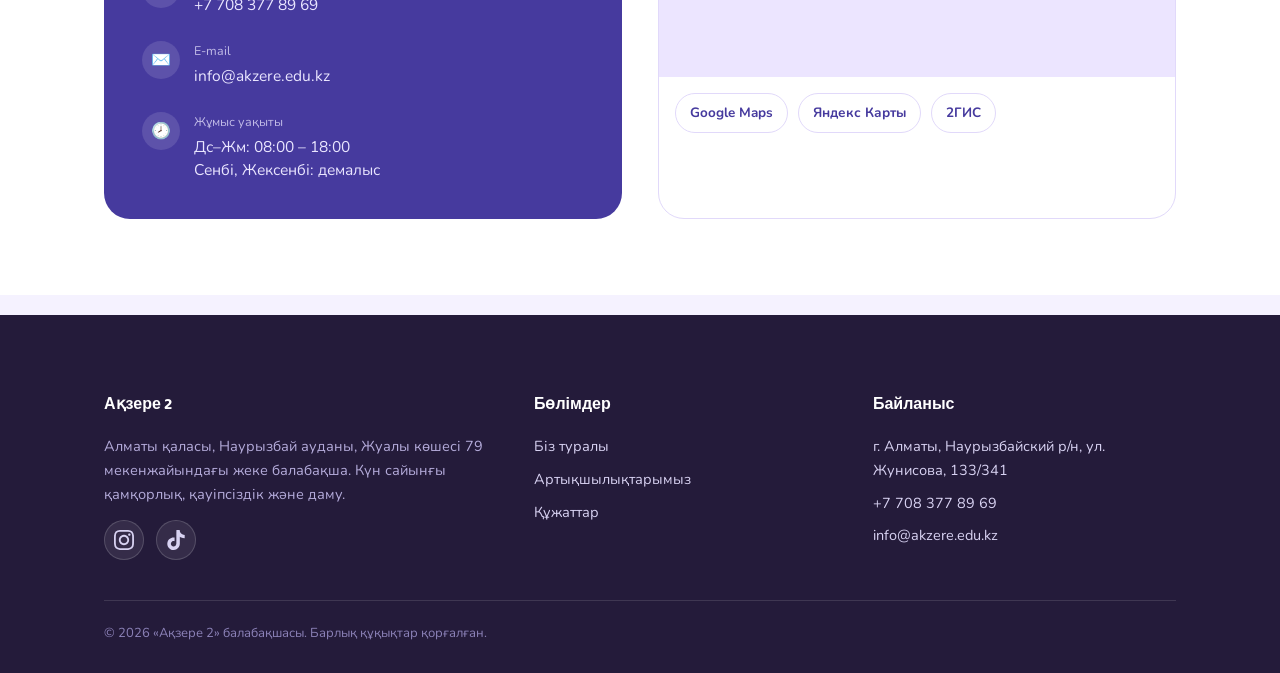
==== commit d77b5608: "Add files via upload" ====
--- a/index.html
+++ b/index.html
@@ -1,350 +1,341 @@
-<!DOCTYPE html>
-<html lang="kk">
-<head>
-<meta charset="UTF-8">
-<meta name="viewport" content="width=device-width, initial-scale=1, viewport-fit=cover">
-<title>«Ақзере» балабақшасы</title>
-<meta name="description" content="«Ақзере» — Алматы қаласындағы жеке балабақша">
-<link rel="preconnect" href="https://fonts.googleapis.com">
-<link rel="preconnect" href="https://fonts.gstatic.com" crossorigin>
-<link href="https://fonts.googleapis.com/css2?family=Comfortaa:wght@500;700&family=PT+Sans:wght@400;700&display=swap" rel="stylesheet">
-<link rel="stylesheet" href="style.css">
-<style>
-/* ===== PHOTO GALLERY ===== */
-.photo-gallery{columns:3 280px;column-gap:16px}
-.photo-gallery .ph{position:relative;display:block;width:100%;margin:0 0 16px;padding:0;border:0;background:#fff;border-radius:18px;overflow:hidden;cursor:zoom-in;break-inside:avoid;box-shadow:0 6px 20px rgba(40,60,50,.10);transition:transform .25s ease,box-shadow .25s ease}
-.photo-gallery .ph img{display:block;width:100%;height:auto;transition:transform .4s ease}
-.photo-gallery .ph:hover{transform:translateY(-4px);box-shadow:0 12px 28px rgba(40,60,50,.18)}
-.photo-gallery .ph:hover img{transform:scale(1.04)}
-.photo-gallery .ph:focus-visible{outline:3px solid #F0A93A;outline-offset:2px}
-@media (max-width:640px){.photo-gallery{columns:2 140px;column-gap:10px}.photo-gallery .ph{margin-bottom:10px;border-radius:14px}}
-.lb{position:fixed;inset:0;z-index:1000;display:none;align-items:center;justify-content:center;background:rgba(20,30,25,.9);padding:20px}
-.lb.open{display:flex}
-.lb img{max-width:100%;max-height:100%;border-radius:12px;box-shadow:0 10px 40px rgba(0,0,0,.5)}
-.lb button{position:absolute;border:0;background:rgba(255,255,255,.16);color:#fff;width:46px;height:46px;border-radius:50%;font-size:26px;line-height:1;cursor:pointer}
-.lb button:hover{background:rgba(255,255,255,.3)}
-.lb .x{top:16px;right:16px}.lb .p{left:14px;top:50%;transform:translateY(-50%)}.lb .n{right:14px;top:50%;transform:translateY(-50%)}
-</style>
-</head>
-<body>
-
-<header class="site">
-  <nav class="main">
-    <a href="#top" class="brand-row">
-      <svg class="emblem" viewBox="0 0 48 48" fill="none" xmlns="http://www.w3.org/2000/svg">
-        <circle cx="24" cy="24" r="23" fill="var(--surface)" stroke="var(--primary)" stroke-width="2"/>
-        <path d="M24 12c2 3 6 4 6 9 0 4-3 7-6 7s-6-3-6-7c0-5 4-6 6-9Z" fill="var(--primary)"/>
-        <circle cx="16" cy="30" r="4" fill="var(--amber)"/>
-        <circle cx="32" cy="30" r="4" fill="var(--coral)"/>
-      </svg>
-      <span class="name brand">Ақзере<small data-i18n="brand.tagline">жеке балабақша</small></span>
-    </a>
-
-    <div class="nav-right">
-      <div class="lang-switch" role="group" aria-label="Тіл / Язык">
-        <button type="button" class="lang-btn" data-lang="kk">ҚАЗ</button>
-        <button type="button" class="lang-btn" data-lang="ru">РУС</button>
-      </div>
-      <button class="burger" id="burgerBtn" aria-label="Меню">
-        <span></span><span></span><span></span>
-      </button>
-    </div>
-
-    <div class="navlinks" id="navLinks">
-      <a href="#about" data-i18n="nav.about">Біз туралы</a>
-      <a href="#photos" data-i18n="nav.gallery">Галерея</a>
-      <a href="documents.html" data-i18n="nav.documents">Құжаттар</a>
-      <a href="#contact" class="cta" data-i18n="nav.contact">Байланыс</a>
-    </div>
-  </nav>
-</header>
-
-<main id="top">
-
-  <!-- ===== HERO ===== -->
-  <section class="hero" style="padding-top:56px;">
-    <svg class="hero-blob" width="420" height="420" style="top:-140px; right:-120px;">
-      <circle cx="210" cy="210" r="210" fill="#F0A93A" opacity="0.18"/>
-    </svg>
-    <svg class="hero-blob" width="320" height="320" style="bottom:-120px; left:-100px;">
-      <circle cx="160" cy="160" r="160" fill="#5A9FC4" opacity="0.15"/>
-    </svg>
-    <div class="wrap">
-      <div>
-        <span class="eyebrow" data-i18n="hero.eyebrow">🌱 Наурызбай ауданындағы жеке балабақша</span>
-        <h1 data-i18n-html="hero.title">Балаңыздың алғашқы қадамдары —<br><span class="accent">сенімді әрі жылы қолдарда</span></h1>
-        <p class="lead" data-i18n="hero.lead">«Ақзере» балабақшасы — 2–5 жас аралығындағы балаларға арналған отбасылық жылу, қауіпсіздік және ерте даму ортасы, Алматы қаласының тыныш ауданында орналасқан.</p>
-        <div class="hero-ctas">
-          <a href="#contact" class="btn btn-primary" data-i18n="hero.cta1">Кездесуге жазылу</a>
-          <a href="#about" class="btn btn-ghost" data-i18n="hero.cta2">Толығырақ білу</a>
-        </div>
-      </div>
-      <div class="hero-art">
-        <svg viewBox="0 0 420 380" width="100%" xmlns="http://www.w3.org/2000/svg">
-          <ellipse cx="210" cy="345" rx="170" ry="20" fill="#2E7A57" opacity="0.10"/>
-          <circle cx="330" cy="70" r="34" fill="#F0A93A"/>
-          <path d="M40 300 L40 190 L210 100 L380 190 L380 300 Z" fill="#FFFFFF" stroke="#D9E7D2" stroke-width="2"/>
-          <rect x="70" y="210" width="90" height="90" rx="10" fill="#E4F1E9"/>
-          <rect x="260" y="210" width="90" height="90" rx="10" fill="#FBE4E0"/>
-          <path d="M170 300 L170 240 Q210 210 250 240 L250 300 Z" fill="#5A9FC4"/>
-          <circle cx="210" cy="150" r="14" fill="#E97662"/>
-          <path d="M20 190 L210 90 L400 190" fill="none" stroke="#2E7A57" stroke-width="8" stroke-linecap="round" stroke-linejoin="round"/>
-          <circle cx="100" cy="150" r="10" fill="#F0A93A"/>
-          <circle cx="320" cy="150" r="10" fill="#8B6CC7"/>
-          <path d="M60 340 q20 -30 40 0" stroke="#2E7A57" stroke-width="6" fill="none" stroke-linecap="round"/>
-          <path d="M320 340 q20 -30 40 0" stroke="#2E7A57" stroke-width="6" fill="none" stroke-linecap="round"/>
-          <circle cx="210" cy="210" r="16" fill="#F0A93A"/>
-        </svg>
-      </div>
-    </div>
-  </section>
-
-  <!-- ===== ABOUT ===== -->
-  <section id="about" class="alt">
-    <div class="wrap">
-      <div class="section-head">
-        <span class="tag" data-i18n="about.tag">Біз туралы</span>
-        <h2 data-i18n="about.title">«Ақзере» балабақшасы</h2>
-        <p data-i18n="about.lead">Біз әр баланың сенімді, қызығушылығы мол және бақытты болып өсуіне ыңғайлы, қауіпсіз әрі дамытушы орта жасаймыз.</p>
-      </div>
-      <div class="about-grid">
-        <div>
-          <p data-i18n="about.p1">«Ақзере» — Алматы қаласының Наурызбай ауданында, Жуалы көшесі 79 мекенжайында орналасқан жеке балабақша. Ұжымымыз тәжірибелі тәрбиешілерден, қосымша даму пәндерінің мұғалімдерінен және медицина қызметкерлерінен тұрады, олар тәрбиеленушілердің денсаулығына, қауіпсіздігіне және жан-жақты дамуына күнделікті қамқорлық жасайды.</p>
-          <p data-i18n="about.p2">Жұмысымызды құрылымдалған сабақтар мен еркін ойынның тепе-теңдігіне негіздейміз: балалар қазақ, орыс және ағылшын тілдерін үйренеді, математика мен логика негіздерімен танысады, шығармашылықпен, музыкамен және дене шынықтырумен айналысады — жас ерекшелігіне сай, ыңғайлы қарқында.</p>
-          <p data-i18n="about.p3">Біздің мақсатымыз — балаға жай ғана қарау емес, оның одан әрі білім алуы мен дербестігі үшін берік негіз қалыптастыру.</p>
-        </div>
-        <div class="fact-card">
-          <h3 data-i18n="about.factTitle">Балабақша туралы қысқаша</h3>
-          <ul class="fact-list">
-            <li><span class="k" data-i18n="about.fact1k">Қала</span><span class="v">Алматы</span></li>
-            <li><span class="k" data-i18n="about.fact2k">Мекенжайы</span><span class="v" data-i18n="about.fact2v">Наурызбай ауданы, ул. Жуалы 79</span></li>
-            <li><span class="k" data-i18n="about.fact3k">Тәрбиеленушілер жасы</span><span class="v">2–5</span></li>
-            <li><span class="k" data-i18n="about.fact4k">Жұмыс күндері</span><span class="v" data-i18n="about.fact4v">Дс–Жм</span></li>
-            <li><span class="k" data-i18n="about.fact5k">Оқыту тілдері</span><span class="v" data-i18n="about.fact5v">ҚАЗ / РУС</span></li>
-          </ul>
-        </div>
-      </div>
-    </div>
-  </section>
-
-  <!-- ===== PHOTO GALLERY ===== -->
-  <section id="photos">
-    <div class="wrap">
-      <div class="section-head">
-        <span class="tag" data-i18n="photos.tag">Галерея</span>
-        <h2 data-i18n="photos.title">Біздің балабақшадағы күндер</h2>
-        <p data-i18n="photos.lead">Топтарымыз, ойын аймақтары, тамақтану және балалардың күнделікті өмірінен фотосуреттер.</p>
-      </div>
-      <div class="photo-gallery">
-        <button type="button" class="ph" data-full="images/gallery/1.jpg" aria-label="Фото 1"><img src="images/gallery/1.jpg" alt="«Ақзере» балабақшасы — фото 1" loading="lazy"></button>
-        <button type="button" class="ph" data-full="images/gallery/2.jpg" aria-label="Фото 2"><img src="images/gallery/2.jpg" alt="«Ақзере» балабақшасы — фото 2" loading="lazy"></button>
-        <button type="button" class="ph" data-full="images/gallery/3.jpg" aria-label="Фото 3"><img src="images/gallery/3.jpg" alt="«Ақзере» балабақшасы — фото 3" loading="lazy"></button>
-        <button type="button" class="ph" data-full="images/gallery/4.jpg" aria-label="Фото 4"><img src="images/gallery/4.jpg" alt="«Ақзере» балабақшасы — фото 4" loading="lazy"></button>
-        <button type="button" class="ph" data-full="images/gallery/5.jpg" aria-label="Фото 5"><img src="images/gallery/5.jpg" alt="«Ақзере» балабақшасы — фото 5" loading="lazy"></button>
-        <button type="button" class="ph" data-full="images/gallery/6.jpg" aria-label="Фото 6"><img src="images/gallery/6.jpg" alt="«Ақзере» балабақшасы — фото 6" loading="lazy"></button>
-        <button type="button" class="ph" data-full="images/gallery/7.jpg" aria-label="Фото 7"><img src="images/gallery/7.jpg" alt="«Ақзере» балабақшасы — фото 7" loading="lazy"></button>
-        <button type="button" class="ph" data-full="images/gallery/8.jpg" aria-label="Фото 8"><img src="images/gallery/8.jpg" alt="«Ақзере» балабақшасы — фото 8" loading="lazy"></button>
-      </div>
-    </div>
-  </section>
-
-  <div class="lb" id="lb" aria-hidden="true">
-    <button type="button" class="x" aria-label="Жабу">&times;</button>
-    <button type="button" class="p" aria-label="Алдыңғы">&#8249;</button>
-    <img alt="">
-    <button type="button" class="n" aria-label="Келесі">&#8250;</button>
-  </div>
-
-  <!-- ===== ADVANTAGES ===== -->
-  <section id="advantages" class="alt">
-    <div class="wrap">
-      <div class="section-head">
-        <span class="tag" data-i18n="adv.tag">Артықшылықтарымыз</span>
-        <h2 data-i18n="adv.title">Ата-аналар неге «Ақзере» бақшасын таңдайды</h2>
-      </div>
-      <div class="adv-grid">
-        <div class="adv-card">
-          <div class="icon-wrap">
-            <svg width="26" height="26" viewBox="0 0 24 24" fill="none"><path d="M12 3l7 3v6c0 5-3 8.5-7 9-4-.5-7-4-7-9V6l7-3Z" stroke="#2E7A57" stroke-width="1.8" stroke-linejoin="round"/></svg>
-          </div>
-          <h3 data-i18n="adv.c1t">Қауіпсіз орта</h3>
-          <p data-i18n="adv.c1p">Қоршалған аумақ, тәулік бойы бейнебақылау және балалардың денсаулығын қадағалайтын медициналық кабинет.</p>
-        </div>
-        <div class="adv-card">
-          <div class="icon-wrap">
-            <svg width="26" height="26" viewBox="0 0 24 24" fill="none"><path d="M4 6l8-3 8 3-8 3-8-3Z" stroke="#F0A93A" stroke-width="1.8" stroke-linejoin="round"/><path d="M6 9v6c0 2 3 3 6 3s6-1 6-3V9" stroke="#F0A93A" stroke-width="1.8"/></svg>
-          </div>
-          <h3 data-i18n="adv.c2t">Қамқор тәрбие</h3>
-          <p data-i18n="adv.c2p">Әр балаға жеке көзқарас және кәсіби біліктілігі жоғары тәжірибелі тәрбиешілер ұжымы.</p>
-        </div>
-        <div class="adv-card">
-          <div class="icon-wrap">
-            <svg width="26" height="26" viewBox="0 0 24 24" fill="none"><path d="M12 2v20M4 8l8-6 8 6M4 8v9l8 5 8-5V8" stroke="#E97662" stroke-width="1.8" stroke-linejoin="round"/></svg>
-          </div>
-          <h3 data-i18n="adv.c3t">Белсенді даму</h3>
-          <p data-i18n="adv.c3p">Тіл үйрену, шығармашылық, музыка және логика сабақтары — бағдарлама әр топтың жас ерекшелігіне бейімделген.</p>
-        </div>
-        <div class="adv-card">
-          <div class="icon-wrap">
-            <svg width="26" height="26" viewBox="0 0 24 24" fill="none"><circle cx="12" cy="12" r="9" stroke="#5A9FC4" stroke-width="1.8"/><path d="M12 7v5l4 2" stroke="#5A9FC4" stroke-width="1.8" stroke-linecap="round"/></svg>
-          </div>
-          <h3 data-i18n="adv.c4t">Ойын алаңдары</h3>
-          <p data-i18n="adv.c4p">Әр жас тобына арналған серуендеу және ашық ауада белсенді ойнау аймақтары.</p>
-        </div>
-      </div>
-    </div>
-  </section>
-
-  <!-- ===== GALLERY ===== -->
-  <section id="gallery">
-    <div class="wrap">
-      <div class="section-head">
-        <span class="tag" data-i18n="gal.tag">Балабақша өмірі</span>
-        <h2 data-i18n="gal.title">Тәрбиеленушілеріміз немен айналысады</h2>
-        <p data-i18n="gal.lead">Топтар мен іс-шаралардың фотосуреттері сайт толықтырылған сайын осында қосылады. Әзірге — бақшамыздың негізгі бағыттары.</p>
-      </div>
-      <div class="gal-grid">
-        <div class="gal-card g1"><svg width="30" height="30" viewBox="0 0 24 24" fill="none"><path d="M12 2l2.5 6.5L21 9l-5 4.5L17.5 21 12 17l-5.5 4L8 13.5 3 9l6.5-.5L12 2Z" fill="#fff" opacity="0.9"/></svg><h4 data-i18n="gal.g1t">Шығармашылық</h4><span data-i18n="gal.g1d">Сурет салу, мүсіндеу, аппликация</span></div>
-        <div class="gal-card g2"><svg width="30" height="30" viewBox="0 0 24 24" fill="none"><circle cx="12" cy="12" r="9" fill="#fff" opacity="0.9"/></svg><h4 data-i18n="gal.g2t">Музыка және ырғақ</h4><span data-i18n="gal.g2d">Ән, би, музыкалық аспаптар</span></div>
-        <div class="gal-card g3"><svg width="30" height="30" viewBox="0 0 24 24" fill="none"><path d="M4 18l6-10 4 6 3-4 3 8H4Z" fill="#fff" opacity="0.9"/></svg><h4 data-i18n="gal.g3t">Табиғатта серуендеу</h4><span data-i18n="gal.g3d">Ойын алаңдары, экскурсиялар</span></div>
-        <div class="gal-card g4"><svg width="30" height="30" viewBox="0 0 24 24" fill="none"><rect x="4" y="4" width="16" height="16" rx="3" fill="#fff" opacity="0.9"/></svg><h4 data-i18n="gal.g4t">Логика және санау</h4><span data-i18n="gal.g4d">Дамытушы ойындар мен тапсырмалар</span></div>
-        <div class="gal-card g5"><svg width="30" height="30" viewBox="0 0 24 24" fill="none"><path d="M12 21s-7-4.5-9.5-9C1 8 3 4 7 4c2 0 4 1.5 5 3 1-1.5 3-3 5-3 4 0 6 4 4.5 8-2.5 4.5-9.5 9-9.5 9Z" fill="#fff" opacity="0.9"/></svg><h4 data-i18n="gal.g5t">Қамқорлық және денсаулық</h4><span data-i18n="gal.g5d">Медициналық бақылау, күн тәртібі</span></div>
-        <div class="gal-card g6"><svg width="30" height="30" viewBox="0 0 24 24" fill="none"><path d="M3 12h4l3-8 4 16 3-8h4" stroke="#fff" stroke-width="2" fill="none" stroke-linecap="round" stroke-linejoin="round"/></svg><h4 data-i18n="gal.g6t">Тілдік даму</h4><span data-i18n="gal.g6d">Қазақша, орысша, ағылшынша</span></div>
-      </div>
-    </div>
-  </section>
-
-  <!-- ===== CONTACT ===== -->
-  <section id="contact" class="alt">
-    <div class="wrap">
-      <div class="section-head">
-        <span class="tag" data-i18n="contact.tag">Бізбен байланысыңыз</span>
-        <h2 data-i18n="contact.title">Сұрақтарыңызға жауап беруге қуаныштымыз</h2>
-      </div>
-      <div class="contact-grid">
-        <div class="contact-card">
-          <h3 data-i18n="contact.cardTitle">Байланыс ақпараты</h3>
-          <div class="contact-row">
-            <div class="ic">📍</div>
-            <div>
-              <div class="label" data-i18n="contact.addrLabel">Мекенжай</div>
-              <div class="txt" data-i18n="contact.addrValue">г. Алматы, Наурызбайский р/н, ул. Жуалы 79</div>
-            </div>
-          </div>
-          <div class="contact-row">
-            <div class="ic">📞</div>
-            <div>
-              <div class="label" data-i18n="contact.phoneLabel">Телефон</div>
-              <a href="tel:+77083778969">+7 708 377 89 69</a>
-            </div>
-          </div>
-          <div class="contact-row">
-            <div class="ic">✉️</div>
-            <div>
-              <div class="label">E-mail</div>
-              <a href="mailto:info@akzere.edu.kz">info@akzere.edu.kz</a>
-            </div>
-          </div>
-          <div class="contact-row">
-            <div class="ic">🕗</div>
-            <div>
-              <div class="label" data-i18n="contact.hoursLabel">Жұмыс уақыты</div>
-              <div class="txt" data-i18n-html="contact.hoursValue">Дс–Жм: 08:00 – 18:00<br>Сенбі, Жексенбі: демалыс</div>
-            </div>
-          </div>
-        </div>
-
-        <div class="map-card">
-          <iframe
-            class="map-frame"
-            title="Map"
-            src="https://www.openstreetmap.org/export/embed.html?bbox=76.7850%2C43.2230%2C76.8000%2C43.2340&amp;layer=mapnik&amp;marker=43.228782%2C76.792841"
-            loading="lazy"
-            referrerpolicy="no-referrer-when-downgrade">
-          </iframe>
-          <div class="map-links">
-            <a href="https://www.google.com/maps/search/?api=1&amp;query=Алматы+Наурызбайский+район+улица+Жуалы+79" target="_blank" rel="noopener">Google Maps</a>
-            <a href="https://yandex.ru/maps/?text=Алматы%20Наурызбайский%20район%20улица%20Жуалы%2079" target="_blank" rel="noopener">Яндекс Карты</a>
-            <a href="https://2gis.kz/almaty/search/Алматы%20Наурызбайский%20район%20улица%20Жуалы%2079" target="_blank" rel="noopener">2ГИС</a>
-          </div>
-        </div>
-
-      </div>
-    </div>
-  </section>
-
-</main>
-
-<footer>
-  <div class="wrap">
-    <div class="foot-grid">
-      <div>
-        <h4>Ақзере</h4>
-        <p data-i18n="footer.about">Алматы қаласы, Наурызбай ауданы, Жуалы көшесі 79 мекенжайындағы жеке балабақша. Күн сайынғы қамқорлық, қауіпсіздік және даму.</p>
-        
-        <!-- Блок социальных сетей с SVG-иконками -->
-        <div class="social-links">
-          <!-- Instagram -->
-          <a href="https://www.instagram.com/akzere_balabaqsha" target="_blank" rel="noopener noreferrer" class="social-btn" aria-label="Instagram">
-            <svg viewBox="0 0 24 24">
-              <path d="M12 2.163c3.204 0 3.584.012 4.85.07 3.252.148 4.771 1.691 4.919 4.919.058 1.265.069 1.645.069 4.849 0 3.205-.012 3.584-.069 4.849-.149 3.225-1.664 4.771-4.919 4.919-1.266.058-1.644.07-4.85.07-3.204 0-3.584-.012-4.849-.07-3.26-.149-4.771-1.699-4.919-4.92-.058-1.265-.07-1.644-.07-4.849 0-3.204.013-3.583.07-4.849.149-3.227 1.664-4.771 4.919-4.919 1.266-.057 1.645-.069 4.849-.069zm0-2.163c-3.259 0-3.667.014-4.947.072-4.358.2-6.78 2.618-6.98 6.98-.059 1.281-.073 1.689-.073 4.948 0 3.259.014 3.668.072 4.948.2 4.358 2.618 6.78 6.98 6.98 1.281.058 1.689.072 4.948.072 3.259 0 3.668-.014 4.948-.072 4.354-.2 6.782-2.618 6.979-6.98.059-1.28.073-1.689.073-4.948 0-3.259-.014-3.667-.072-4.947-.196-4.354-2.617-6.78-6.979-6.98-1.281-.059-1.69-.073-4.949-.073zm0 5.838c-3.403 0-6.162 2.759-6.162 6.162s2.759 6.163 6.162 6.163 6.162-2.759 6.162-6.163c0-3.403-2.759-6.162-6.162-6.162zm0 10.162c-2.209 0-4-1.79-4-4 0-2.209 1.791-4 4-4s4 1.791 4 4c0 2.21-1.791 4-4 4zm6.406-11.845c-.796 0-1.441.645-1.441 1.44s.645 1.44 1.441 1.44c.795 0 1.439-.645 1.439-1.44s-.644-1.44-1.439-1.44z"/>
-            </svg>
-          </a>
-
-          <!-- TikTok -->
-          <a href="https://www.tiktok.com/@user7842803865869" target="_blank" rel="noopener noreferrer" class="social-btn" aria-label="TikTok">
-            <svg viewBox="0 0 24 24">
-              <path d="M12.525.02c1.31-.02 2.61-.01 3.91-.02.08 1.53.63 3.09 1.75 4.17 1.12 1.11 2.7 1.62 4.24 1.79v4.03c-1.44-.05-2.89-.35-4.2-.97-.57-.26-1.1-.59-1.62-.93-.01 2.92.01 5.84-.02 8.75-.08 1.4-.54 2.79-1.35 3.94-1.31 1.92-3.58 3.17-5.91 3.21-1.43.08-2.86-.31-4.08-1.03-2.02-1.19-3.44-3.37-3.65-5.71-.02-.5-.03-1-.01-1.49.18-1.9 1.12-3.72 2.58-4.96 1.66-1.44 3.98-2.13 6.15-1.72.02 1.48-.04 2.96-.04 4.44-.99-.32-2.15-.23-3.02.37-.82.56-1.36 1.49-1.41 2.49-.1 1.39.73 2.72 2.02 3.17 1.23.45 2.68.12 3.58-.8.64-.66.97-1.57.97-2.49.02-4.14.01-8.28.01-12.42z"/>
-            </svg>
-          </a>
-        </div>
-      </div>
-
-      <div>
-        <h4 data-i18n="footer.sections">Бөлімдер</h4>
-        <ul>
-          <li><a href="index.html#about" data-i18n="nav.about">Біз туралы</a></li>
-          <li><a href="index.html#photos" data-i18n="nav.gallery">Галерея</a></li>
-          <li><a href="documents.html" data-i18n="nav.documents">Құжаттар</a></li>
-        </ul>
-      </div>
-
-      <div>
-        <h4 data-i18n="footer.contacts">Байланыс</h4>
-        <ul>
-          <li data-i18n="topbar.city">г. Алматы, Наурызбайский р/н, ул. Жуалы 79</li>
-          <li><a href="tel:+77083778969">+7 708 377 89 69</a></li>
-          <li><a href="mailto:info@akzere.edu.kz">info@akzere.edu.kz</a></li>
-        </ul>
-      </div>
-    </div>
-
-    <div class="foot-bottom">
-      <span data-i18n="footer.copy">© 2026 «Ақзере» балабақшасы. Барлық құқықтар қорғалған.</span>
-    </div>
-  </div>
-</footer>
-
-<script src="script.js"></script>
-<script>
-(function(){
-  var lb=document.getElementById('lb'),img=lb.querySelector('img');
-  var items=[].slice.call(document.querySelectorAll('.photo-gallery .ph')),cur=0;
-  function show(i){cur=(i+items.length)%items.length;img.src=items[cur].dataset.full;}
-  function open(i){show(i);lb.classList.add('open');document.body.style.overflow='hidden';}
-  function close(){lb.classList.remove('open');document.body.style.overflow='';}
-  items.forEach(function(b,i){b.addEventListener('click',function(){open(i)})});
-  lb.querySelector('.x').onclick=close;
-  lb.querySelector('.p').onclick=function(e){e.stopPropagation();show(cur-1)};
-  lb.querySelector('.n').onclick=function(e){e.stopPropagation();show(cur+1)};
-  lb.addEventListener('click',function(e){if(e.target===lb||e.target===img)close()});
-  document.addEventListener('keydown',function(e){
-    if(!lb.classList.contains('open'))return;
-    if(e.key==='Escape')close();
-    if(e.key==='ArrowLeft')show(cur-1);
-    if(e.key==='ArrowRight')show(cur+1);
-  });
-})();
-</script>
-</body>
-</html>
+<!DOCTYPE html>
+<html lang="kk">
+<head>
+<meta charset="UTF-8">
+<meta name="viewport" content="width=device-width, initial-scale=1, viewport-fit=cover">
+<title>«Ақзере 2» балабақшасы</title>
+<meta name="description" content="«Ақзере» — Алматы қаласындағы жеке балабақша">
+<link rel="preconnect" href="https://fonts.googleapis.com">
+<link rel="preconnect" href="https://fonts.gstatic.com" crossorigin>
+<link href="https://fonts.googleapis.com/css2?family=Baloo+2:wght@500;600;700;800&family=Nunito:wght@400;600;700;800&display=swap" rel="stylesheet">
+<link rel="stylesheet" href="style.css">
+</head>
+<body>
+
+<header class="site">
+  <nav class="main">
+    <a href="#top" class="brand-row">
+      <svg class="emblem" viewBox="0 0 48 48" fill="none" xmlns="http://www.w3.org/2000/svg">
+        <circle cx="24" cy="24" r="23" fill="var(--surface)" stroke="var(--primary)" stroke-width="2"/>
+        <path d="M27 13a11 11 0 1 0 8 15.8A9 9 0 0 1 27 13Z" fill="var(--primary)"/>
+        <circle cx="16" cy="16" r="2" fill="var(--gold)"/>
+        <circle cx="34" cy="20" r="1.6" fill="var(--pink)"/>
+        <circle cx="14" cy="30" r="1.6" fill="var(--teal)"/>
+      </svg>
+      <span class="name brand">Ақзере 2<small data-i18n="brand.tagline">жеке балабақша · Алматы қаласы</small></span>
+    </a>
+
+    <div class="nav-right">
+      <div class="lang-switch" role="group" aria-label="Тіл / Язык">
+        <button type="button" class="lang-btn" data-lang="kk">ҚАЗ</button>
+        <button type="button" class="lang-btn" data-lang="ru">РУС</button>
+      </div>
+      <button class="burger" id="burgerBtn" aria-label="Меню">
+        <span></span><span></span><span></span>
+      </button>
+    </div>
+
+    <div class="navlinks" id="navLinks">
+      <a href="#about" data-i18n="nav.about">Біз туралы</a>
+      <a href="#advantages" data-i18n="nav.advantages">Артықшылықтарымыз</a>
+      <a href="documents.html" data-i18n="nav.documents">Құжаттар</a>
+      <a href="#contact" class="cta" data-i18n="nav.contact">Байланыс</a>
+    </div>
+  </nav>
+</header>
+
+<main id="top">
+
+  <!-- ===== HERO ===== -->
+  <section class="hero">
+    <div class="panel">
+      <span class="star" style="width:4px;height:4px;top:14%;left:8%;"></span>
+      <span class="star" style="width:3px;height:3px;top:30%;left:22%;animation-delay:.6s;"></span>
+      <span class="star" style="width:5px;height:5px;top:10%;left:42%;animation-delay:1.1s;"></span>
+      <span class="star" style="width:3px;height:3px;top:60%;left:12%;animation-delay:.3s;"></span>
+      <span class="star" style="width:4px;height:4px;top:75%;left:34%;animation-delay:1.6s;"></span>
+      <span class="star" style="width:3px;height:3px;top:22%;left:60%;animation-delay:.9s;"></span>
+      <span class="star" style="width:4px;height:4px;top:48%;left:52%;animation-delay:2s;"></span>
+      <div class="wrap">
+        <div>
+          <span class="eyebrow" data-i18n="hero.eyebrow">✨ Наурызбай ауданындағы жеке балабақша</span>
+          <h1 data-i18n-html="hero.title">Балаңыздың алғашқы қадамдары —<br>тыныштық пен қуанышқа толы ортада басталсын</h1>
+          <p class="lead" data-i18n="hero.lead">«Ақзере 2» балабақшасы — 2–5 жас аралығындағы балаларға арналған жарқын да жайлы орта, Алматының тыныш Наурызбай ауданында. Күн сайын — жаңа білім, жаңа дос және кішкентай жетістік.</p>
+          <div class="hero-ctas">
+            <a href="#contact" class="btn btn-primary" data-i18n="hero.cta1">Экскурсияға жазылу</a>
+            <a href="#about" class="btn btn-ghost" data-i18n="hero.cta2">Бағдарламамен танысу</a>
+          </div>
+          <div class="stat-strip">
+            <div><b>2–5</b><span data-i18n="hero.stat1">жас, тәрбиеленушілер</span></div>
+            <div><b>5</b><span data-i18n="hero.stat2">жұмыс күні, Дс–Жм</span></div>
+          </div>
+        </div>
+        <div class="hero-art">
+          <svg viewBox="0 0 420 380" width="100%" xmlns="http://www.w3.org/2000/svg">
+            <circle cx="320" cy="90" r="46" fill="#FFC94A"/>
+            <circle cx="304" cy="76" r="46" fill="#241B3A" opacity="0.001"/>
+            <path d="M320 44a46 46 0 1 0 40 68 36 36 0 0 1-40-68Z" fill="#241B3A" opacity="0.35"/>
+            <circle cx="60" cy="60" r="3" fill="#fff" opacity="0.8"/>
+            <circle cx="100" cy="40" r="2" fill="#fff" opacity="0.6"/>
+            <circle cx="150" cy="70" r="2.5" fill="#fff" opacity="0.7"/>
+            <circle cx="40" cy="140" r="2" fill="#fff" opacity="0.5"/>
+            <path d="M120 320c0-70 40-120 90-120s90 50 90 120" fill="none" stroke="#9B8CFF" stroke-width="8" stroke-linecap="round"/>
+            <rect x="150" y="250" width="120" height="80" rx="16" fill="#3A3080"/>
+            <circle cx="210" cy="230" r="46" fill="#FFE08A"/>
+            <circle cx="196" cy="220" r="5" fill="#241B3A"/>
+            <circle cx="224" cy="220" r="5" fill="#241B3A"/>
+            <path d="M196 244q14 12 28 0" stroke="#241B3A" stroke-width="4" fill="none" stroke-linecap="round"/>
+            <path d="M60 300q30-40 60 0" stroke="#33C2E0" stroke-width="6" fill="none" stroke-linecap="round"/>
+            <path d="M300 300q30-40 60 0" stroke="#FF7597" stroke-width="6" fill="none" stroke-linecap="round"/>
+          </svg>
+        </div>
+      </div>
+    </div>
+  </section>
+
+  <!-- ===== ABOUT ===== -->
+  <section id="about" class="alt">
+    <div class="wrap">
+      <div class="section-head">
+        <span class="tag" data-i18n="about.tag">Біз туралы</span>
+        <h2 data-i18n="about.title">«Ақзере 2» балабақшасы</h2>
+        <p data-i18n="about.lead">Әр баланың өз қарқыны бар. Біздің міндетіміз — сол қарқынды бұзбай, қызығушылығын қолдап, күн сайын сеніммен алға қадам бастыру.</p>
+      </div>
+      <div class="about-grid">
+        <div>
+          <p data-i18n="about.p1">«Ақзере» — Алматы қаласының Наурызбай ауданында, Жуалы көшесі 79 мекенжайында орналасқан жеке балабақша. Тәрбиешілер, қосымша даму мұғалімдері және медицина қызметкері бір команда болып, әр баланың денсаулығы мен қауіпсіздігін күн сайын қадағалайды.</p>
+          <p data-i18n="about.p2">Күн тәртібін ойын мен сабақтың тепе-теңдігіне құрамыз: балалар қазақ, орыс және ағылшын тілдерінде сөйлеуді үйренеді, санау мен ойлауды дамытады, ән салады, сурет салады және дене қимылымен айналысады — барлығы жас ерекшелігіне лайықталған қарқында.</p>
+          <p data-i18n="about.p3">Бізге маңызды нәрсе — баланы жай ғана күту емес, оның мектепке дейінгі жылдарын қызықты да мағыналы етіп, келешегіне берік негіз қалау.</p>
+        </div>
+        <div class="fact-card">
+          <h3 data-i18n="about.factTitle">Балабақша жайлы қысқаша</h3>
+          <ul class="fact-list">
+            <li><span class="k" data-i18n="about.fact1k">Қала</span><span class="v">Алматы</span></li>
+            <li><span class="k" data-i18n="about.fact2k">Мекенжайы</span><span class="v" data-i18n="about.fact2v">Наурызбай ауданы, Жуалы көшесі 79</span></li>
+            <li><span class="k" data-i18n="about.fact3k">Тәрбиеленушілер жасы</span><span class="v">2–5</span></li>
+            <li><span class="k" data-i18n="about.fact4k">Жұмыс күндері</span><span class="v" data-i18n="about.fact4v">Дс–Жм</span></li>
+            <li><span class="k" data-i18n="about.fact5k">Оқыту тілдері</span><span class="v" data-i18n="about.fact5v">ҚАЗ / РУС</span></li>
+          </ul>
+        </div>
+      </div>
+    </div>
+  </section>
+        
+  <!-- ===== PHOTO GALLERY ===== -->
+  <section id="photos">
+   <div class="wrap">
+     <div class="section-head">
+       <span class="tag" data-i18n="photos.tag">Галерея</span>
+       <h2 data-i18n="photos.title">Біздің балабақшадағы күндер</h2>
+       <p data-i18n="photos.lead">Топтарымыз, ойын аймақтары, тамақтану және балалардың күнделікті өмірінен фотосуреттер.</p>
+     </div>
+     <div class="photo-gallery">
+       <button type="button" class="ph" data-full="images/gallery/1.jpg" aria-label="Фото 1"><img src="images/gallery/1.jpg" alt="Фото 1" loading="lazy"></button>
+        <button type="button" class="ph" data-full="images/gallery/2.jpg" aria-label="Фото 2"><img src="images/gallery/2.jpg" alt="Фото 2" loading="lazy"></button>
+        <button type="button" class="ph" data-full="images/gallery/3.jpg" aria-label="Фото 3"><img src="images/gallery/3.jpg" alt="Фото 3" loading="lazy"></button>
+       <button type="button" class="ph" data-full="images/gallery/4.jpg" aria-label="Фото 4"><img src="images/gallery/4.jpg" alt="Фото 4" loading="lazy"></button>
+       <button type="button" class="ph" data-full="images/gallery/5.jpg" aria-label="Фото 5"><img src="images/gallery/5.jpg" alt="Фото 5" loading="lazy"></button>
+        <button type="button" class="ph" data-full="images/gallery/6.jpg" aria-label="Фото 6"><img src="images/gallery/6.jpg" alt="Фото 6" loading="lazy"></button>
+        <button type="button" class="ph" data-full="images/gallery/7.jpg" aria-label="Фото 7"><img src="images/gallery/7.jpg" alt="Фото 7" loading="lazy"></button>
+       <button type="button" class="ph" data-full="images/gallery/8.jpg" aria-label="Фото 8"><img src="images/gallery/8.jpg" alt="Фото 8" loading="lazy"></button>
+     </div>
+   </div>
+  </section>
+
+  <!-- ===== ADVANTAGES ===== -->
+  <section id="advantages">
+    <div class="wrap">
+      <div class="section-head">
+        <span class="tag" data-i18n="adv.tag">Артықшылықтарымыз</span>
+        <h2 data-i18n="adv.title">Ата-аналар «Ақзере 2ге» неге сенім артады</h2>
+      </div>
+      <div class="adv-grid">
+        <div class="adv-card">
+          <div class="icon-wrap">
+            <svg width="26" height="26" viewBox="0 0 24 24" fill="none"><path d="M12 3l7 3v6c0 5-3 8.5-7 9-4-.5-7-4-7-9V6l7-3Z" stroke="#6C5CE7" stroke-width="1.8" stroke-linejoin="round"/></svg>
+          </div>
+          <h3 data-i18n="adv.c1t">Қауіпсіз кеңістік</h3>
+          <p data-i18n="adv.c1p">Қоршалған аумақ, тәулік бойы бейнебақылау және баланың денсаулығын қадағалайтын медициналық кабинет.</p>
+        </div>
+        <div class="adv-card">
+          <div class="icon-wrap">
+            <svg width="26" height="26" viewBox="0 0 24 24" fill="none"><path d="M12 21s-7-4.5-9.5-9C1 8 3 4 7 4c2 0 4 1.5 5 3 1-1.5 3-3 5-3 4 0 6 4 4.5 8-2.5 4.5-9.5 9-9.5 9Z" stroke="#FF7597" stroke-width="1.8" stroke-linejoin="round"/></svg>
+          </div>
+          <h3 data-i18n="adv.c2t">Жүрекпен тәрбие</h3>
+          <p data-i18n="adv.c2p">Әр балаға жеке көзқарас және білікті, тәжірибелі тәрбиешілер ұжымы.</p>
+        </div>
+        <div class="adv-card">
+          <div class="icon-wrap">
+            <svg width="26" height="26" viewBox="0 0 24 24" fill="none"><path d="M12 2v6M12 16v6M4.9 4.9l4.2 4.2M14.9 14.9l4.2 4.2M2 12h6M16 12h6M4.9 19.1l4.2-4.2M14.9 9.1l4.2-4.2" stroke="#FFC94A" stroke-width="1.8" stroke-linecap="round"/></svg>
+          </div>
+          <h3 data-i18n="adv.c3t">Ашылу мен даму</h3>
+          <p data-i18n="adv.c3p">Тіл үйрену, шығармашылық, музыка және логика сабақтары — топтың жас ерекшелігіне бейімделген бағдарлама бойынша.</p>
+        </div>
+        <div class="adv-card">
+          <div class="icon-wrap">
+            <svg width="26" height="26" viewBox="0 0 24 24" fill="none"><circle cx="12" cy="12" r="9" stroke="#33C2E0" stroke-width="1.8"/><path d="M12 7v5l4 2" stroke="#33C2E0" stroke-width="1.8" stroke-linecap="round"/></svg>
+          </div>
+          <h3 data-i18n="adv.c4t">Ойын әлемі</h3>
+          <p data-i18n="adv.c4p">Әр жас тобына арналған, ашық ауада серуендеу мен белсенді ойынға арналған аймақтар.</p>
+        </div>
+      </div>
+    </div>
+  </section>
+
+  <!-- ===== GALLERY ===== -->
+  <section id="gallery" class="alt">
+    <div class="wrap">
+      <div class="section-head">
+        <span class="tag" data-i18n="gal.tag">Балабақша күндері</span>
+        <h2 data-i18n="gal.title">Тәрбиеленушілеріміздің күні қалай өтеді</h2>
+        <p data-i18n="gal.lead">Топтар мен іс-шаралардың суреттері сайт толықтырылған сайын осында қосылады. Әзірге — бақшамыздың негізгі бағыттары.</p>
+      </div>
+      <div class="gal-grid">
+        <div class="gal-card g1"><svg width="30" height="30" viewBox="0 0 24 24" fill="none"><path d="M12 2l2.5 6.5L21 9l-5 4.5L17.5 21 12 17l-5.5 4L8 13.5 3 9l6.5-.5L12 2Z" fill="#fff" opacity="0.9"/></svg><h4 data-i18n="gal.g1t">Шығармашылық сағат</h4><span data-i18n="gal.g1d">Сурет салу, мүсіндеу, аппликация</span></div>
+        <div class="gal-card g2"><svg width="30" height="30" viewBox="0 0 24 24" fill="none"><circle cx="12" cy="12" r="9" fill="#fff" opacity="0.9"/></svg><h4 data-i18n="gal.g2t">Ырғақ пен ән</h4><span data-i18n="gal.g2d">Ән, би, музыкалық аспаптар</span></div>
+        <div class="gal-card g3"><svg width="30" height="30" viewBox="0 0 24 24" fill="none"><path d="M4 18l6-10 4 6 3-4 3 8H4Z" fill="#fff" opacity="0.9"/></svg><h4 data-i18n="gal.g3t">Ашық аспан астында</h4><span data-i18n="gal.g3d">Ойын алаңдары, серуен, экскурсиялар</span></div>
+        <div class="gal-card g4"><svg width="30" height="30" viewBox="0 0 24 24" fill="none"><rect x="4" y="4" width="16" height="16" rx="3" fill="#fff" opacity="0.9"/></svg><h4 data-i18n="gal.g4t">Ойлау мен санау</h4><span data-i18n="gal.g4d">Дамытушы ойындар мен тапсырмалар</span></div>
+        <div class="gal-card g5"><svg width="30" height="30" viewBox="0 0 24 24" fill="none"><path d="M12 21s-7-4.5-9.5-9C1 8 3 4 7 4c2 0 4 1.5 5 3 1-1.5 3-3 5-3 4 0 6 4 4.5 8-2.5 4.5-9.5 9-9.5 9Z" fill="#fff" opacity="0.9"/></svg><h4 data-i18n="gal.g5t">Қамқорлық пен денсаулық</h4><span data-i18n="gal.g5d">Медициналық бақылау, күн тәртібі</span></div>
+        <div class="gal-card g6"><svg width="30" height="30" viewBox="0 0 24 24" fill="none"><path d="M3 12h4l3-8 4 16 3-8h4" stroke="#fff" stroke-width="2" fill="none" stroke-linecap="round" stroke-linejoin="round"/></svg><h4 data-i18n="gal.g6t">Үш тілде сөйлеу</h4><span data-i18n="gal.g6d">Қазақша, орысша, ағылшынша</span></div>
+      </div>
+    </div>
+  </section>
+
+  <!-- ===== CONTACT ===== -->
+  <section id="contact" class="alt">
+    <div class="wrap">
+      <div class="section-head">
+        <span class="tag" data-i18n="contact.tag">Бізбен байланысыңыз</span>
+        <h2 data-i18n="contact.title">Сұрақтарыңызға жауап беруге қуаныштымыз</h2>
+      </div>
+      <div class="contact-grid">
+        <div class="contact-card">
+          <h3 data-i18n="contact.cardTitle">Байланыс ақпараты</h3>
+          <div class="contact-row">
+            <div class="ic">📍</div>
+            <div>
+              <div class="label" data-i18n="contact.addrLabel">Мекенжай</div>
+              <div class="txt" data-i18n="contact.addrValue">г. Алматы, Наурызбайский р/н, ул. Жунисова, 133/341</div>
+            </div>
+          </div>
+          <div class="contact-row">
+            <div class="ic">📞</div>
+            <div>
+              <div class="label" data-i18n="contact.phoneLabel">Телефон</div>
+              <a href="tel:+77083778969">+7 708 377 89 69</a>
+            </div>
+          </div>
+          <div class="contact-row">
+            <div class="ic">✉️</div>
+            <div>
+              <div class="label">E-mail</div>
+              <a href="mailto:info@akzere.edu.kz">info@akzere.edu.kz</a>
+            </div>
+          </div>
+          <div class="contact-row">
+            <div class="ic">🕗</div>
+            <div>
+              <div class="label" data-i18n="contact.hoursLabel">Жұмыс уақыты</div>
+              <div class="txt" data-i18n-html="contact.hoursValue">Дс–Жм: 08:00 – 18:00<br>Сенбі, Жексенбі: демалыс</div>
+            </div>
+          </div>
+        </div>
+
+        <div class="map-card">
+          <iframe
+            class="map-frame"
+            title="Map"
+            src="https://www.openstreetmap.org/export/embed.html?bbox=76.7928%2C43.2169%2C76.8000%2C43.2340&amp;layer=mapnik&amp;marker=43.216995%2C76.792808"
+            loading="lazy"
+            referrerpolicy="no-referrer-when-downgrade">
+          </iframe>
+          <div class="map-links">
+            <a href="https://www.google.com/maps/search/?api=1&amp;query=Алматы+Наурызбайский+район+улица+Жуалы+79" target="_blank" rel="noopener">Google Maps</a>
+            <a href="https://www.google.com/maps/place/%D0%96%D0%B0%D0%B9%D0%BB%D0%B0%D1%83+133%2F341,+%D0%90%D0%BB%D0%BC%D0%B0%D1%82%D1%8B/@43.2167816,76.7920135,19.25z/data=!4m14!1m7!3m6!1s0x38834256c2f35419:0x4b927446d83a4026!2zMzQxLCDQltGD0L3QuNGB0L7QstCwINGD0LsuIDEzMywg0JDQu9C80LDRgtGL!3b1!8m2!3d43.217844!4d76.787623!3m5!1s0x388342583599af23:0xabd86bd4e8baf4c5!8m2!3d43.2170083!4d76.7927702!16s%2Fg%2F11kxh3srxq?entry=ttu&g_ep=EgoyMDI2MDkyMy4wIKXMDSoASAFQAw%3D%3D">Яндекс Карты</a>
+            <a href="https://2gis.kz/almaty/firm/70000001084067395/76.79268%2C43.21703?m=76.79357%2C43.216865%2F19.46" target="_blank" rel="noopener">2ГИС</a>
+          </div>
+        </div>
+
+      </div>
+    </div>
+  </section>
+
+  <!-- Контейнер лайтбокса -->
+  <div class="lb" id="lb" aria-hidden="true">
+    <button type="button" class="x" aria-label="Жабу">&times;</button>
+    <button type="button" class="p" aria-label="Алдыңғы">&#8249;</button>
+    <img alt="">
+    <button type="button" class="n" aria-label="Келесі">&#8250;</button>
+  </div>
+
+</main>
+
+<footer>
+  <div class="wrap">
+    <div class="foot-grid">
+      <div>
+        <h4>Ақзере 2</h4>
+        <p data-i18n="footer.about">Алматы қаласы, Наурызбай ауданы, Жуалы көшесі 79 мекенжайындағы жеке балабақша. Күн сайынғы қамқорлық, қауіпсіздік және даму.</p>
+
+        <div class="social-links">
+          <a href="https://www.instagram.com/akzere_balabaqsha" target="_blank" rel="noopener noreferrer" class="social-btn" aria-label="Instagram">
+            <svg viewBox="0 0 24 24">
+              <path d="M12 2.163c3.204 0 3.584.012 4.85.07 3.252.148 4.771 1.691 4.919 4.919.058 1.265.069 1.645.069 4.849 0 3.205-.012 3.584-.069 4.849-.149 3.225-1.664 4.771-4.919 4.919-1.266.058-1.644.07-4.85.07-3.204 0-3.584-.012-4.849-.07-3.26-.149-4.771-1.699-4.919-4.92-.058-1.265-.07-1.644-.07-4.849 0-3.204.013-3.583.07-4.849.149-3.227 1.664-4.771 4.919-4.919 1.266-.057 1.645-.069 4.849-.069zm0-2.163c-3.259 0-3.667.014-4.947.072-4.358.2-6.78 2.618-6.98 6.98-.059 1.281-.073 1.689-.073 4.948 0 3.259.014 3.668.072 4.948.2 4.358 2.618 6.78 6.98 6.98 1.281.058 1.689.072 4.948.072 3.259 0 3.668-.014 4.948-.072 4.354-.2 6.782-2.618 6.979-6.98.059-1.28.073-1.689.073-4.948 0-3.259-.014-3.667-.072-4.947-.196-4.354-2.617-6.78-6.979-6.98-1.281-.059-1.69-.073-4.949-.073zm0 5.838c-3.403 0-6.162 2.759-6.162 6.162s2.759 6.163 6.162 6.163 6.162-2.759 6.162-6.163c0-3.403-2.759-6.162-6.162-6.162zm0 10.162c-2.209 0-4-1.79-4-4 0-2.209 1.791-4 4-4s4 1.791 4 4c0 2.21-1.791 4-4 4zm6.406-11.845c-.796 0-1.441.645-1.441 1.44s.645 1.44 1.441 1.44c.795 0 1.439-.645 1.439-1.44s-.644-1.44-1.439-1.44z"/>
+            </svg>
+          </a>
+          <a href="https://www.tiktok.com/@user7842803865869" target="_blank" rel="noopener noreferrer" class="social-btn" aria-label="TikTok">
+            <svg viewBox="0 0 24 24">
+              <path d="M12.525.02c1.31-.02 2.61-.01 3.91-.02.08 1.53.63 3.09 1.75 4.17 1.12 1.11 2.7 1.62 4.24 1.79v4.03c-1.44-.05-2.89-.35-4.2-.97-.57-.26-1.1-.59-1.62-.93-.01 2.92.01 5.84-.02 8.75-.08 1.4-.54 2.79-1.35 3.94-1.31 1.92-3.58 3.17-5.91 3.21-1.43.08-2.86-.31-4.08-1.03-2.02-1.19-3.44-3.37-3.65-5.71-.02-.5-.03-1-.01-1.49.18-1.9 1.12-3.72 2.58-4.96 1.66-1.44 3.98-2.13 6.15-1.72.02 1.48-.04 2.96-.04 4.44-.99-.32-2.15-.23-3.02.37-.82.56-1.36 1.49-1.41 2.49-.1 1.39.73 2.72 2.02 3.17 1.23.45 2.68.12 3.58-.8.64-.66.97-1.57.97-2.49.02-4.14.01-8.28.01-12.42z"/>
+            </svg>
+          </a>
+        </div>
+      </div>
+
+      <div>
+        <h4 data-i18n="footer.sections">Бөлімдер</h4>
+        <ul>
+          <li><a href="index.html#about" data-i18n="nav.about">Біз туралы</a></li>
+          <li><a href="index.html#advantages" data-i18n="nav.advantages">Артықшылықтарымыз</a></li>
+          <li><a href="documents.html" data-i18n="nav.documents">Құжаттар</a></li>
+        </ul>
+      </div>
+
+      <div>
+        <h4 data-i18n="footer.contacts">Байланыс</h4>
+        <ul>
+          <li data-i18n="topbar.city">г. Алматы, Наурызбайский р/н, ул. Жунисова, 133/341</li>
+          <li><a href="tel:+77083778969">+7 708 377 89 69</a></li>
+          <li><a href="mailto:info@akzere.edu.kz">info@akzere.edu.kz</a></li>
+        </ul>
+      </div>
+    </div>
+
+    <div class="foot-bottom">
+      <span data-i18n="footer.copy">© 2026 «Ақзере 2» балабақшасы. Барлық құқықтар қорғалған.</span>
+    </div>
+  </div>
+</footer>
+
+<script src="script.js"></script>
+<script>
+(function(){
+  var lb=document.getElementById('lb'),img=lb.querySelector('img');
+  var items=[].slice.call(document.querySelectorAll('.photo-gallery .ph')),cur=0;
+  function show(i){cur=(i+items.length)%items.length;img.src=items[cur].dataset.full;}
+  function open(i){show(i);lb.classList.add('open');document.body.style.overflow='hidden';}
+  function close(){lb.classList.remove('open');document.body.style.overflow='';}
+  items.forEach(function(b,i){b.addEventListener('click',function(){open(i)})});
+  lb.querySelector('.x').onclick=close;
+  lb.querySelector('.p').onclick=function(e){e.stopPropagation();show(cur-1)};
+  lb.querySelector('.n').onclick=function(e){e.stopPropagation();show(cur+1)};
+  lb.addEventListener('click',function(e){if(e.target===lb||e.target===img)close()});
+  document.addEventListener('keydown',function(e){
+    if(!lb.classList.contains('open'))return;
+    if(e.key==='Escape')close();
+    if(e.key==='ArrowLeft')show(cur-1);
+    if(e.key==='ArrowRight')show(cur+1);
+  });
+})();
+</script>
+</body>
+</html>
--- a/style.css
+++ b/style.css
@@ -3,18 +3,18 @@
   padding-top:env(safe-area-inset-top,0px);
   padding-bottom:env(safe-area-inset-bottom,0px);
 
-  --bg:#F3F7EF;
+  --bg:#F5F2FF;
   --surface:#FFFFFF;
-  --surface-tint:#EAF3E6;
-  --ink:#20362A;
-  --ink-soft:#4A5F52;
-  --primary:#2E7A57;
-  --primary-dark:#1F5A3F;
-  --amber:#F0A93A;
-  --coral:#E97662;
-  --sky:#5A9FC4;
-  --line:#D9E7D2;
-  --radius-lg:28px;
+  --surface-tint:#ECE5FF;
+  --ink:#241B3A;
+  --ink-soft:#5D5480;
+  --primary:#6C5CE7;
+  --primary-dark:#463A9E;
+  --gold:#FFC94A;
+  --pink:#FF7597;
+  --teal:#33C2E0;
+  --line:#E1D9FA;
+  --radius-lg:26px;
   --radius-md:18px;
   --radius-sm:12px;
 }
@@ -24,16 +24,16 @@
   margin:0;
   background:var(--bg);
   color:var(--ink);
-  font-family:'PT Sans', Arial, sans-serif;
+  font-family:'Nunito', Arial, sans-serif;
   font-size:16px;
-  line-height:1.6;
+  line-height:1.65;
   -webkit-font-smoothing:antialiased;
 }
 h1,h2,h3,.brand{
-  font-family:'Comfortaa', 'PT Sans', sans-serif;
+  font-family:'Baloo 2', 'Nunito', sans-serif;
   font-weight:700;
   color:var(--primary-dark);
-  line-height:1.25;
+  line-height:1.2;
   margin:0;
 }
 a{color:inherit; text-decoration:none;}
@@ -41,18 +41,12 @@
 ul{margin:0; padding:0; list-style:none;}
 .wrap{max-width:1120px; margin:0 auto; padding:0 24px;}
 
-/* ---------- Topbar ---------- */
-.topbar{background:var(--primary-dark); color:#EAF3E6; font-size:14px;}
-.topbar .wrap{display:flex; flex-wrap:wrap; gap:6px 20px; justify-content:space-between; padding-top:10px; padding-bottom:10px;}
-.topbar a{opacity:.92;}
-.topbar a:hover{opacity:1; text-decoration:underline;}
-.topbar .tb-group{display:flex; gap:18px; flex-wrap:wrap;}
-.topbar {display: none !important;}
+.topbar{display:none !important;}
 
 /* ---------- Header / nav ---------- */
 header.site{
   position:sticky; top:0; z-index:40;
-  background:rgba(243,247,239,.9);
+  background:rgba(245,242,255,.88);
   backdrop-filter:blur(10px);
   border-bottom:1px solid var(--line);
   padding-top:env(safe-area-inset-top,0px);
@@ -62,105 +56,113 @@
   padding:14px 24px; max-width:1120px; margin:0 auto; gap:16px; flex-wrap:wrap;
 }
 .brand-row{display:flex; align-items:center; gap:12px;}
-.brand-row .name{font-size:19px;}
-.brand-row .name small{display:block; font-family:'PT Sans',sans-serif; font-weight:400; font-size:12.5px; color:var(--ink-soft);}
+.brand-row .name{font-size:20px;}
+.brand-row .name small{display:block; font-family:'Nunito',sans-serif; font-weight:600; font-size:12.5px; color:var(--ink-soft);}
 .nav-right{display:flex; align-items:center; gap:14px;}
-.navlinks{display:flex; gap:28px; align-items:center;}
-.navlinks a{font-size:15px; font-weight:700; color:var(--primary-dark); position:relative; padding:6px 0;}
-.navlinks a:after{content:"";position:absolute;left:0;right:0;bottom:0;height:2px;background:var(--amber);transform:scaleX(0);transition:transform .2s ease;}
-.navlinks a:hover:after{transform:scaleX(1);}
-.navlinks .cta{background:var(--primary); color:#fff !important; padding:10px 20px; border-radius:999px; font-weight:700;}
-.navlinks .cta:after{display:none;}
+.navlinks{display:flex; gap:26px; align-items:center;}
+.navlinks a{font-size:15px; font-weight:700; color:var(--primary-dark); position:relative; padding-bottom:6px; text-decoration:none; transition:color .2s ease;}
+.navlinks a::after{content:'';position:absolute;left:0;bottom:0;width:0%;height:3px;background:var(--gold);border-radius:3px;transition:width .25s ease;}
+.navlinks a.active::after,.navlinks a:hover::after{width:100%;}
+.navlinks .cta{background:var(--primary); color:#fff !important; padding:10px 22px; border-radius:999px; font-weight:700;}
+.navlinks .cta::after{display:none;}
 .navlinks .cta:hover{background:var(--primary-dark);}
 
-/* language switch */
 .lang-switch{display:flex; border:1px solid var(--line); border-radius:999px; overflow:hidden; background:var(--surface);}
 .lang-btn{
-  border:none; background:transparent; padding:7px 13px; font-family:'PT Sans',sans-serif;
-  font-weight:700; font-size:12.5px; letter-spacing:.4px; color:var(--ink-soft); cursor:pointer;
+  border:none; background:transparent; padding:7px 13px; font-family:'Nunito',sans-serif;
+  font-weight:800; font-size:12.5px; letter-spacing:.3px; color:var(--ink-soft); cursor:pointer;
 }
 .lang-btn.active{background:var(--primary); color:#fff;}
 
 .burger{display:none; background:none; border:none; cursor:pointer; padding:8px;}
 .burger span{display:block; width:24px; height:2px; background:var(--primary-dark); margin:5px 0; border-radius:2px;}
 
-/* ---------- Emblem ---------- */
 .emblem{width:46px; height:46px; flex:none;}
 
 /* ---------- Hero ---------- */
-.hero{position:relative; overflow:hidden; padding:64px 0 40px;}
-.hero .wrap{display:grid; grid-template-columns:1.05fr .95fr; gap:40px; align-items:center;}
-.hero-blob{position:absolute; border-radius:50%; opacity:.5; filter:blur(2px); z-index:0;}
+.hero{padding:36px 0 40px;}
+.hero .panel{
+  position:relative; overflow:hidden; border-radius:32px;
+  background:radial-gradient(120% 140% at 15% 10%, #37307A 0%, #241B3A 55%, #1B1530 100%);
+  padding:56px 40px;
+}
+.hero .wrap{max-width:1120px; padding:0;}
+.hero .panel .wrap{display:grid; grid-template-columns:1.05fr .95fr; gap:40px; align-items:center; max-width:1040px; margin:0 auto;}
+.star{position:absolute; border-radius:50%; background:#fff; opacity:.75; animation:twinkle 3.2s ease-in-out infinite;}
+@keyframes twinkle{0%,100%{opacity:.25;} 50%{opacity:.9;}}
 .eyebrow{
   display:inline-flex; align-items:center; gap:8px;
-  background:var(--surface); border:1px solid var(--line);
+  background:rgba(255,255,255,.08); border:1px solid rgba(255,255,255,.18);
   padding:7px 16px; border-radius:999px; font-size:13.5px;
-  color:var(--primary-dark); font-weight:700; margin-bottom:18px;
-}
-.hero h1{font-size:clamp(32px,4.4vw,50px); letter-spacing:.2px;}
-.hero h1 .accent{color:var(--coral);}
-.hero p.lead{font-size:18px; color:var(--ink-soft); max-width:46ch; margin:18px 0 28px;}
+  color:#F1EEFF; font-weight:700; margin-bottom:20px;
+}
+.hero h1{font-size:clamp(30px,4.2vw,46px); color:#FFFFFF; letter-spacing:.2px;}
+.hero p.lead{font-size:17.5px; color:#C9C3EE; max-width:46ch; margin:18px 0 28px;}
 .hero-ctas{display:flex; gap:14px; flex-wrap:wrap;}
-.btn{display:inline-flex; align-items:center; gap:8px; padding:13px 24px; border-radius:999px; font-weight:700; font-size:15.5px; border:2px solid transparent; cursor:pointer;}
-.btn-primary{background:var(--primary); color:#fff;}
-.btn-primary:hover{background:var(--primary-dark);}
-.btn-ghost{border-color:var(--primary); color:var(--primary-dark);}
-.btn-ghost:hover{background:var(--surface-tint);}
+.btn{display:inline-flex; align-items:center; gap:8px; padding:13px 26px; border-radius:999px; font-weight:800; font-size:15.5px; border:2px solid transparent; cursor:pointer;}
+.btn-primary{background:var(--gold); color:#3A2A00;}
+.btn-primary:hover{background:#FFD873;}
+.btn-ghost{border-color:rgba(255,255,255,.4); color:#fff;}
+.btn-ghost:hover{background:rgba(255,255,255,.1);}
 .hero-art{position:relative; z-index:1;}
 
-.stat-strip{display:flex; gap:28px; margin-top:40px; border-top:1px solid var(--line); padding-top:22px; flex-wrap:wrap;}
-.stat-strip div{min-width:120px;}
-.stat-strip b{display:block; font-family:'Comfortaa',sans-serif; font-size:24px; color:var(--primary-dark);}
-.stat-strip span{font-size:13.5px; color:var(--ink-soft);}
+.stat-strip{display:flex; gap:28px; margin-top:44px; border-top:1px solid rgba(255,255,255,.14); padding-top:22px; flex-wrap:wrap;}
+.stat-strip div{min-width:130px;}
+.stat-strip b{display:block; font-family:'Baloo 2',sans-serif; font-size:26px; color:#FFD873;}
+.stat-strip span{font-size:13.5px; color:#C9C3EE;}
 
 /* ---------- Section shell ---------- */
 section{padding:76px 0;}
 .section-head{max-width:640px; margin-bottom:44px;}
-.section-head .tag{color:var(--coral); font-weight:700; font-size:14px; margin-bottom:8px; display:block;}
-.section-head h2{font-size:clamp(26px,3.2vw,36px);}
+.section-head .tag{color:var(--pink); font-weight:800; font-size:14px; margin-bottom:8px; display:block;}
+.section-head h2{font-size:clamp(25px,3.1vw,34px);}
 .section-head p{color:var(--ink-soft); margin-top:12px; font-size:16.5px;}
 .alt{background:var(--surface);}
 
 /* ---------- About ---------- */
-.about-grid{display:grid; grid-template-columns:1.15fr .85fr; gap:44px; align-items:start;}
+.about-grid{display:grid; grid-template-columns:1.1fr .9fr; gap:44px; align-items:start;}
 .about-grid p{color:var(--ink-soft); margin:0 0 16px; font-size:16.5px;}
-.fact-card{background:var(--bg); border:1px solid var(--line); border-radius:var(--radius-md); padding:26px;}
-.fact-card h3{font-size:16px; margin-bottom:16px; color:var(--primary-dark);}
-.fact-list li{display:flex; justify-content:space-between; gap:16px; padding:10px 0; border-top:1px solid var(--line); font-size:15px;}
+.fact-card{
+  background:var(--primary-dark); color:#fff; border-radius:var(--radius-md); padding:28px;
+  background-image:radial-gradient(circle at 90% 10%, rgba(255,255,255,.08), transparent 40%);
+  position:relative;
+}
+.fact-card h3{font-size:16px; margin-bottom:16px; color:#FFD873; font-family:'Baloo 2',sans-serif;}
+.fact-list li{display:flex; justify-content:space-between; gap:16px; padding:11px 0; border-top:1px dashed rgba(255,255,255,.22); font-size:15px;}
 .fact-list li:first-child{border-top:none;}
-.fact-list span.k{color:var(--ink-soft);}
-.fact-list span.v{font-weight:700; text-align:right;}
+.fact-list span.k{color:#C9C3EE;}
+.fact-list span.v{font-weight:800; text-align:right;}
 
 /* ---------- Advantages ---------- */
 .adv-grid{display:grid; grid-template-columns:repeat(4,1fr); gap:22px;}
 .adv-card{background:var(--surface); border:1px solid var(--line); border-radius:var(--radius-md); padding:28px 22px; position:relative; overflow:hidden;}
-.adv-card .icon-wrap{width:52px; height:52px; border-radius:14px; display:flex; align-items:center; justify-content:center; margin-bottom:18px;}
+.adv-card .icon-wrap{width:54px; height:54px; border-radius:50%; display:flex; align-items:center; justify-content:center; margin-bottom:18px;}
 .adv-card h3{font-size:17px; margin-bottom:10px;}
 .adv-card p{font-size:14.5px; color:var(--ink-soft); margin:0;}
-.adv-card:nth-child(1) .icon-wrap{background:#E4F1E9;}
-.adv-card:nth-child(2) .icon-wrap{background:#FCEBD8;}
-.adv-card:nth-child(3) .icon-wrap{background:#FBE4E0;}
-.adv-card:nth-child(4) .icon-wrap{background:#E1EEF6;}
+.adv-card:nth-child(1) .icon-wrap{background:#EFEBFF;}
+.adv-card:nth-child(2) .icon-wrap{background:#FFE7EE;}
+.adv-card:nth-child(3) .icon-wrap{background:#FFF3D6;}
+.adv-card:nth-child(4) .icon-wrap{background:#DEF6FB;}
 
 /* ---------- Gallery ---------- */
 .gal-grid{display:grid; grid-template-columns:repeat(3,1fr); gap:18px;}
 .gal-card{border-radius:var(--radius-md); padding:26px 20px; min-height:170px; display:flex; flex-direction:column; justify-content:flex-end; gap:6px; color:#fff; position:relative; overflow:hidden;}
-.gal-card h4{font-family:'Comfortaa',sans-serif; font-size:16px; margin:0;}
-.gal-card span{font-size:13px; opacity:.9;}
-.gal-card svg{position:absolute; top:14px; right:14px; opacity:.85;}
-.g1{background:linear-gradient(135deg,#2E7A57,#63A97F);}
-.g2{background:linear-gradient(135deg,#E97662,#F2A98C);}
-.g3{background:linear-gradient(135deg,#5A9FC4,#8FC4DE);}
-.g4{background:linear-gradient(135deg,#F0A93A,#F5C97C);}
-.g5{background:linear-gradient(135deg,#8B6CC7,#B59FE0);}
-.g6{background:linear-gradient(135deg,#1F5A3F,#2E7A57);}
+.gal-card h4{font-family:'Baloo 2',sans-serif; font-size:16.5px; margin:0;}
+.gal-card span{font-size:13px; opacity:.92;}
+.gal-card svg{position:absolute; top:14px; right:14px; opacity:.9;}
+.g1{background:linear-gradient(135deg,#6C5CE7,#9B8CFF);}
+.g2{background:linear-gradient(135deg,#FF7597,#FFA3B8);}
+.g3{background:linear-gradient(135deg,#33C2E0,#7FDDEF);}
+.g4{background:linear-gradient(135deg,#FFC94A,#FFE08A);}
+.g5{background:linear-gradient(135deg,#463A9E,#6C5CE7);}
+.g6{background:linear-gradient(135deg,#241B3A,#463A9E);}
 
 /* ---------- Contact ---------- */
 .contact-grid{display:grid; grid-template-columns:1fr 1fr; gap:36px; align-items:stretch;}
-.contact-card{background:var(--primary-dark); color:#EAF3E6; border-radius:var(--radius-lg); padding:38px; display:flex; flex-direction:column; gap:22px; justify-content:center;}
-.contact-card h3{color:#fff; font-size:22px;}
+.contact-card{background:var(--primary-dark); color:#EAE6FF; border-radius:var(--radius-lg); padding:38px; display:flex; flex-direction:column; gap:22px; justify-content:center;}
+.contact-card h3{color:#fff; font-size:22px; font-family:'Baloo 2',sans-serif;}
 .contact-row{display:flex; gap:14px; align-items:flex-start;}
-.contact-row .ic{width:38px;height:38px;border-radius:10px;background:rgba(255,255,255,.12); display:flex;align-items:center;justify-content:center; flex:none;}
+.contact-row .ic{width:38px;height:38px;border-radius:50%;background:rgba(255,255,255,.12); display:flex;align-items:center;justify-content:center; flex:none;}
 .contact-row a, .contact-row div.txt{font-size:15.5px; line-height:1.5;}
 .contact-row .label{font-size:12.5px; opacity:.75; margin-bottom:2px;}
 
@@ -174,18 +176,46 @@
 .map-links a:hover{background:var(--surface-tint);}
 
 /* ---------- Footer ---------- */
-footer{background:var(--primary-dark); color:#DCEBE2; padding:56px 0 28px; margin-top:20px;}
+footer{background:var(--ink); color:#D8D2F2; padding:56px 0 28px; margin-top:20px;}
 .foot-grid{display:grid; grid-template-columns:1.3fr 1fr 1fr; gap:36px;}
-footer h4{color:#fff; font-family:'Comfortaa',sans-serif; font-size:16px; margin-bottom:16px;}
-footer p{color:#B9D2C4; font-size:14.5px; margin:0 0 14px;}
+footer h4{color:#fff; font-family:'Baloo 2',sans-serif; font-size:16px; margin-bottom:16px;}
+footer p{color:#B4ABDA; font-size:14.5px; margin:0 0 14px;}
 footer ul li{margin-bottom:9px; font-size:14.5px;}
 footer ul li a:hover{text-decoration:underline;}
-.foot-bottom{border-top:1px solid rgba(255,255,255,.14); margin-top:40px; padding-top:22px; font-size:13px; color:#9FBBAC;}
+.foot-bottom{border-top:1px solid rgba(255,255,255,.12); margin-top:40px; padding-top:22px; font-size:13px; color:#8C82B8;}
+
+.social-links{display:flex; gap:12px; margin-top:12px;}
+.social-btn{
+  display:inline-flex; align-items:center; justify-content:center;
+  width:40px; height:40px; border-radius:50%;
+  background:rgba(255,255,255,.08); color:#D8D2F2; border:1px solid rgba(255,255,255,.16);
+  transition:all .2s ease;
+}
+.social-btn:hover{background:var(--primary); color:#fff; border-color:var(--primary); transform:translateY(-2px);}
+.social-btn svg{width:20px; height:20px; fill:currentColor;}
+
+/* ---------- Documents page ---------- */
+.docs-grid{display:grid; grid-template-columns:repeat(auto-fill,minmax(320px,1fr)); gap:20px; margin-top:32px;}
+.doc-card{background:var(--surface); border:1px solid var(--line); border-radius:var(--radius-md); padding:20px; display:flex; flex-direction:column; justify-content:space-between; gap:16px; transition:transform .2s ease, box-shadow .2s ease;}
+.doc-card:hover{transform:translateY(-3px); box-shadow:0 12px 26px rgba(70,58,158,.12);}
+.doc-info{display:flex; align-items:flex-start; gap:14px;}
+.doc-badge{width:44px; height:44px; border-radius:50%; display:flex; align-items:center; justify-content:center; font-size:11px; font-weight:800; color:#fff; flex:none; text-transform:uppercase;}
+.badge-pdf{background:var(--pink);}
+.badge-jpeg{background:var(--teal);}
+.badge-docx{background:var(--primary);}
+.doc-title{font-size:15px; font-weight:700; color:var(--primary-dark); margin:0; line-height:1.4;}
+.doc-download{
+  display:inline-flex; align-items:center; justify-content:center; gap:8px; width:100%;
+  padding:10px 16px; border-radius:999px; background:var(--surface-tint); color:var(--primary-dark);
+  font-size:14px; font-weight:700; border:1px solid var(--line); text-decoration:none;
+  transition:background .2s ease, color .2s ease;
+}
+.doc-download:hover{background:var(--primary); color:#fff; border-color:var(--primary);}
 
 /* ---------- Responsive ---------- */
 @media (max-width:920px){
-  .hero .wrap{grid-template-columns:1fr;}
-  .hero-art{order:-1; max-width:340px; margin:0 auto;}
+  .hero .panel .wrap{grid-template-columns:1fr;}
+  .hero-art{order:-1; max-width:320px; margin:0 auto;}
   .about-grid{grid-template-columns:1fr;}
   .adv-grid{grid-template-columns:repeat(2,1fr);}
   .gal-grid{grid-template-columns:repeat(2,1fr);}
@@ -193,11 +223,12 @@
   .foot-grid{grid-template-columns:1fr 1fr;}
 }
 @media (max-width:720px){
+  .hero .panel{padding:40px 22px;}
   .navlinks{
     position:fixed; inset:64px 16px auto 16px; background:var(--surface);
     border:1px solid var(--line); border-radius:var(--radius-md);
     flex-direction:column; align-items:flex-start; padding:18px 20px; gap:14px;
-    box-shadow:0 20px 40px rgba(31,90,63,.15);
+    box-shadow:0 20px 40px rgba(36,27,58,.18);
     transform:translateY(-12px); opacity:0; pointer-events:none; transition:.18s ease;
   }
   .navlinks.open{transform:translateY(0); opacity:1; pointer-events:auto;}
@@ -210,74 +241,29 @@
 /* ---------- Dark mode ---------- */
 @media (prefers-color-scheme:dark){
   :root:not([data-theme="light"]){
-    --bg:#14201A; --surface:#1B2A22; --surface-tint:#22342A;
-    --ink:#EAF3E6; --ink-soft:#A9C2B3; --primary:#4FA57C; --primary-dark:#245C42;
-    --line:#2A3C31;
+    --bg:#171226; --surface:#1E1836; --surface-tint:#28213F;
+    --ink:#EFEBFF; --ink-soft:#B4ABDA; --primary:#8577F2; --primary-dark:#3A3080;
+    --line:#332B54;
   }
-  :root:not([data-theme="light"]) header.site{background:rgba(20,32,26,.85);}
+  :root:not([data-theme="light"]) header.site{background:rgba(23,18,38,.85);}
 }
 :root[data-theme="dark"]{
-  --bg:#14201A; --surface:#1B2A22; --surface-tint:#22342A;
-  --ink:#EAF3E6; --ink-soft:#A9C2B3; --primary:#4FA57C; --primary-dark:#245C42;
-  --line:#2A3C31;
-}
-
-/* Навигационные ссылки */
-.navlinks a {
-  position: relative;
-  text-decoration: none;
-  padding-bottom: 6px; /* Зазор под текстом для полоски */
-  transition: color 0.3s ease;
-}
-
-/* Полоска под активным пунктом */
-.navlinks a::after {
-  content: '';
-  position: absolute;
-  left: 0;
-  bottom: 0;
-  width: 0%;
-  height: 3px;
-  background-color: var(--amber, #F0A93A); /* Цвет подчеркивания */
-  border-radius: 2px;
-  transition: width 0.3s ease;
-}
-
-/* При активации (ScrollSpy или клике) ширина полоски становится 100% */
-.navlinks a.active::after {
-  width: 100%;
-}
-
-/* По желанию: появление полоски при наведении курсора */
-.navlinks a:hover::after {
-  width: 100%;
-}
-
-.social-links {
-  display: flex;
-  gap: 12px;
-  margin-top: 12px;
-}
-.social-btn {
-  display: inline-flex;
-  align-items: center;
-  justify-content: center;
-  width: 40px;
-  height: 40px;
-  border-radius: 50%;
-  background: var(--surface-tint, #f0f7f4);
-  color: var(--primary-dark, #1f5a3f);
-  border: 1px solid var(--line, #e0e0e0);
-  transition: all 0.2s ease;
-}
-.social-btn:hover {
-  background: var(--primary, #2e7a57);
-  color: #ffffff;
-  border-color: var(--primary, #2e7a57);
-  transform: translateY(-2px);
-}
-.social-btn svg {
-  width: 20px;
-  height: 20px;
-  fill: currentColor;
-}+  --bg:#171226; --surface:#1E1836; --surface-tint:#28213F;
+  --ink:#EFEBFF; --ink-soft:#B4ABDA; --primary:#8577F2; --primary-dark:#3A3080;
+  --line:#332B54;
+}
+
+/* ===== PHOTO GALLERY ===== */
+.photo-gallery{columns:3 280px;column-gap:16px}
+.photo-gallery .ph{position:relative;display:block;width:100%;margin:0 0 16px;padding:0;border:0;background:#fff;border-radius:18px;overflow:hidden;cursor:zoom-in;break-inside:avoid;box-shadow:0 6px 20px rgba(40,60,50,.10);transition:transform .25s ease,box-shadow .25s ease}
+.photo-gallery .ph img{display:block;width:100%;height:auto;transition:transform .4s ease}
+.photo-gallery .ph:hover{transform:translateY(-4px);box-shadow:0 12px 28px rgba(40,60,50,.18)}
+.photo-gallery .ph:hover img{transform:scale(1.04)}
+.photo-gallery .ph:focus-visible{outline:3px solid #F0A93A;outline-offset:2px}
+@media (max-width:640px){.photo-gallery{columns:2 140px;column-gap:10px}.photo-gallery .ph{margin-bottom:10px;border-radius:14px}}
+.lb{position:fixed;inset:0;z-index:1000;display:none;align-items:center;justify-content:center;background:rgba(20,30,25,.9);padding:20px}
+.lb.open{display:flex}
+.lb img{max-width:100%;max-height:100%;border-radius:12px;box-shadow:0 10px 40px rgba(0,0,0,.5)}
+.lb button{position:absolute;border:0;background:rgba(255,255,255,.16);color:#fff;width:46px;height:46px;border-radius:50%;font-size:26px;line-height:1;cursor:pointer}
+.lb button:hover{background:rgba(255,255,255,.3)}
+.lb .x{top:16px;right:16px}.lb .p{left:14px;top:50%;transform:translateY(-50%)}.lb .n{right:14px;top:50%;transform:translateY(-50%)}
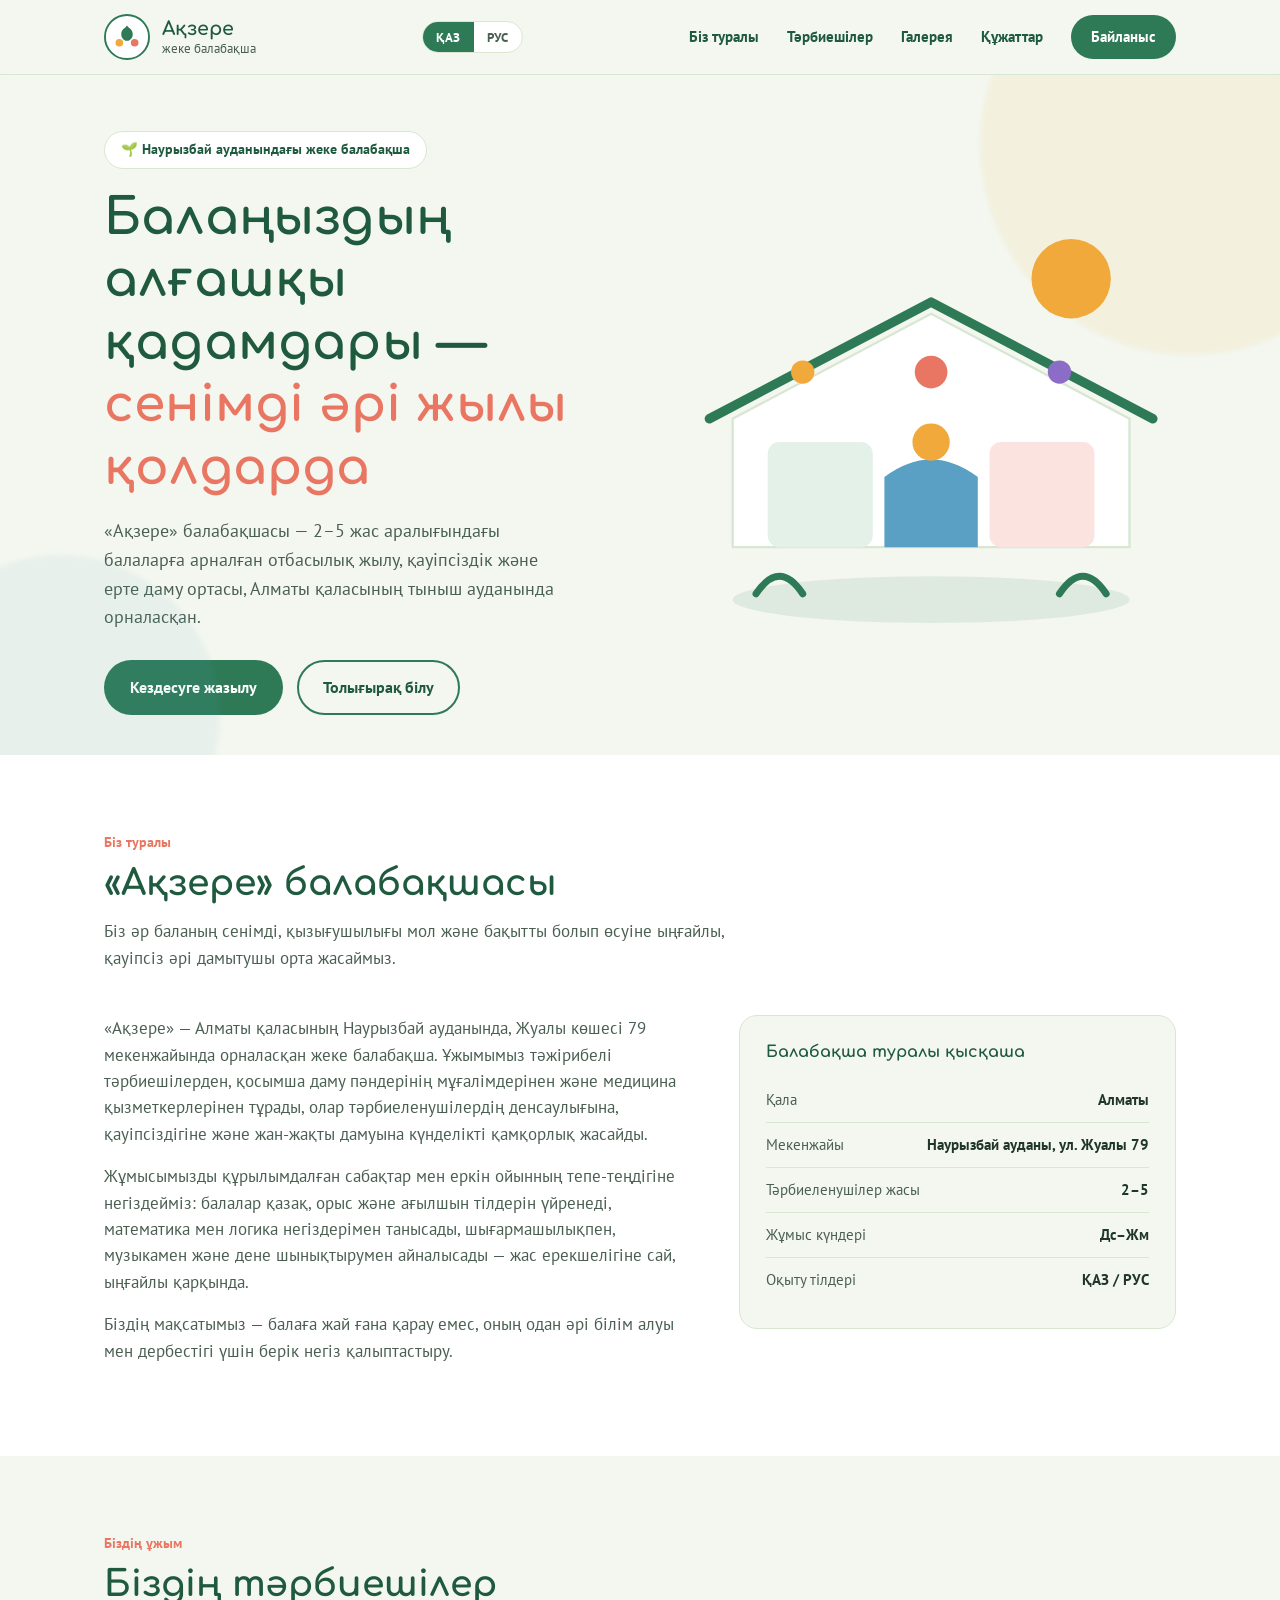
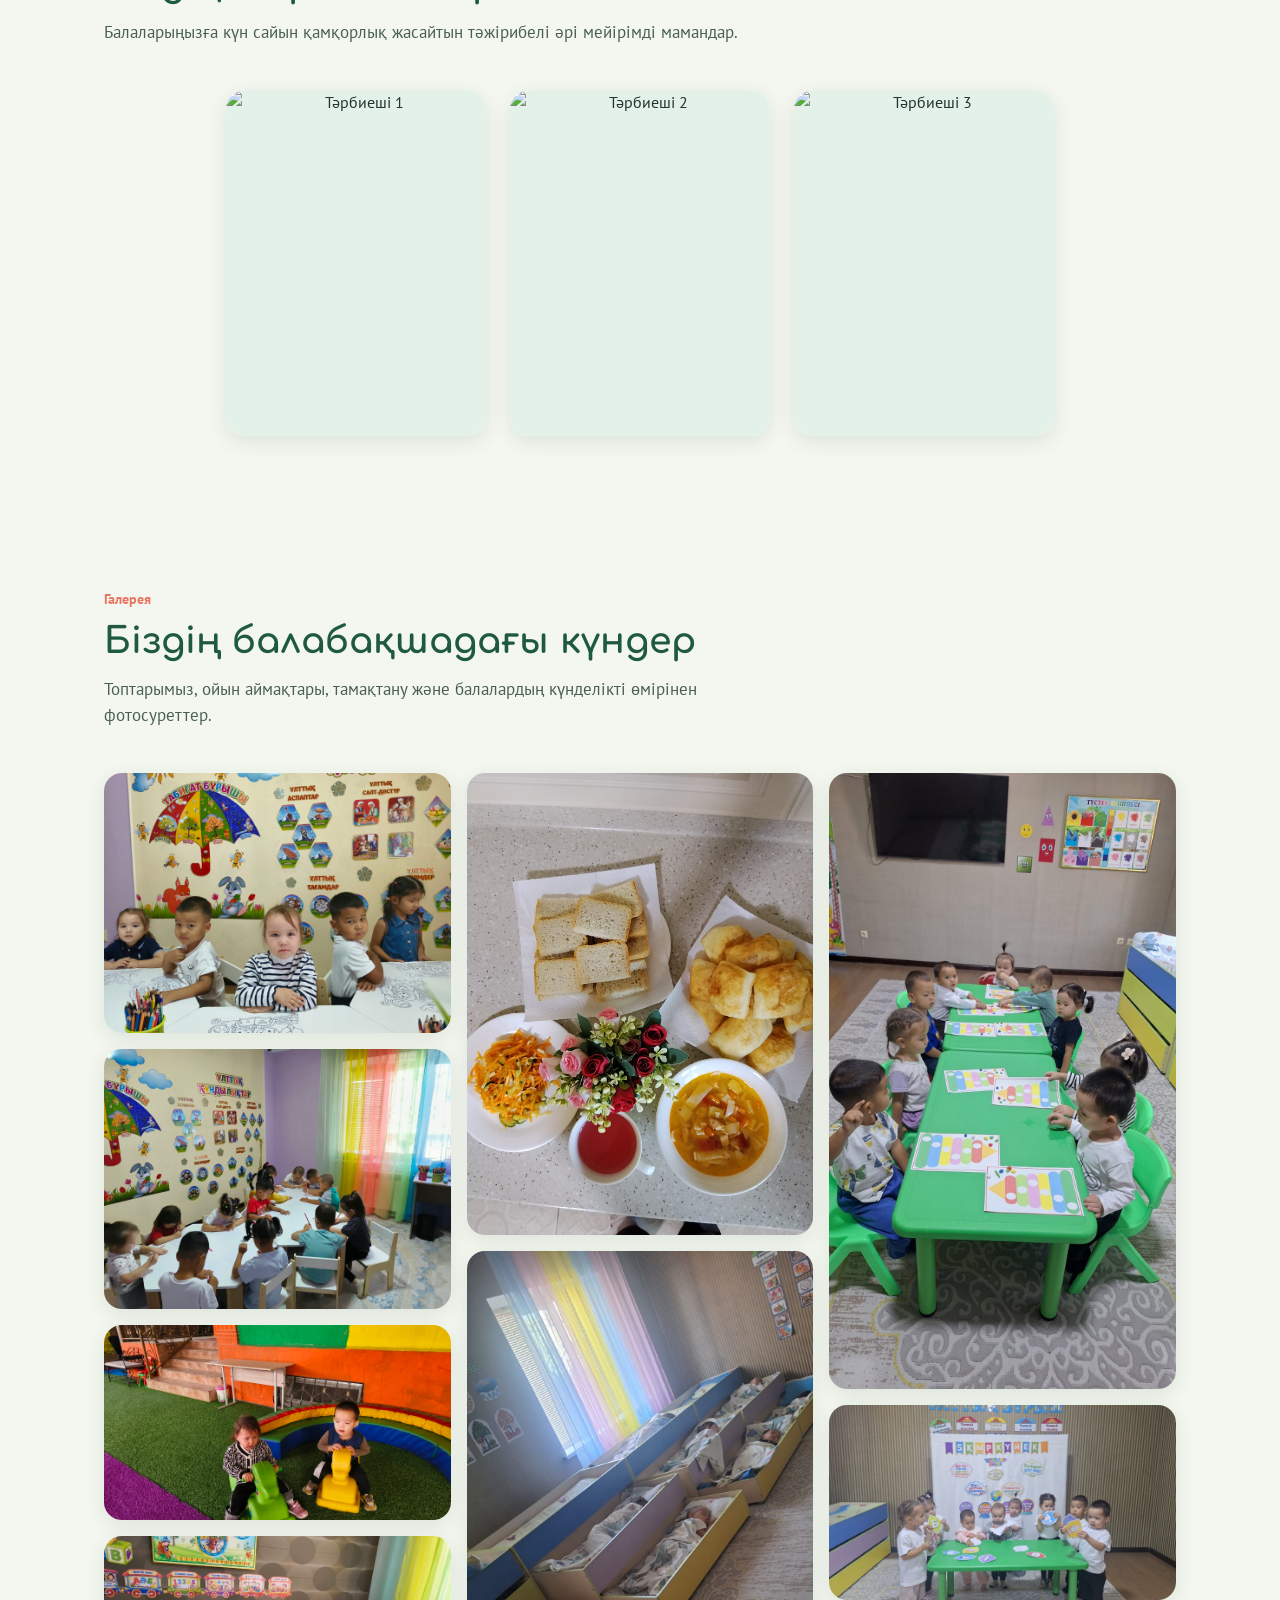
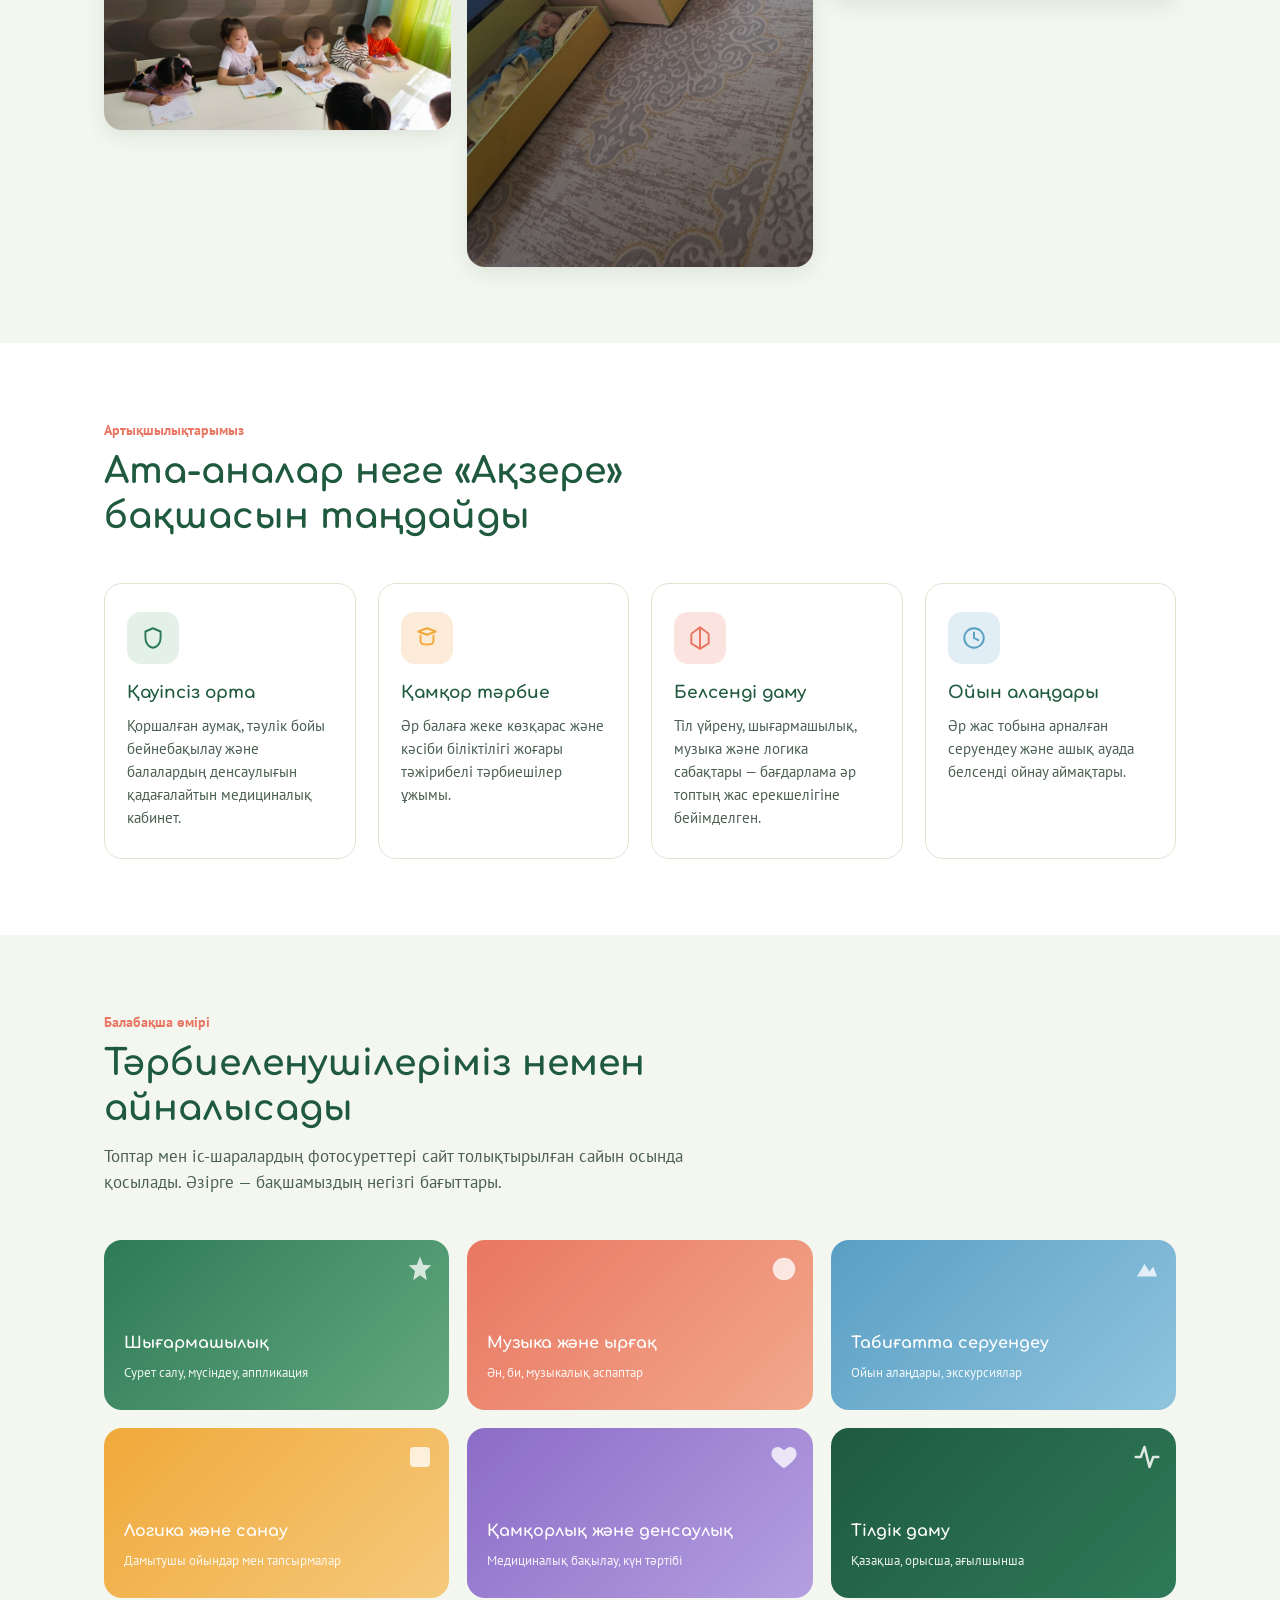
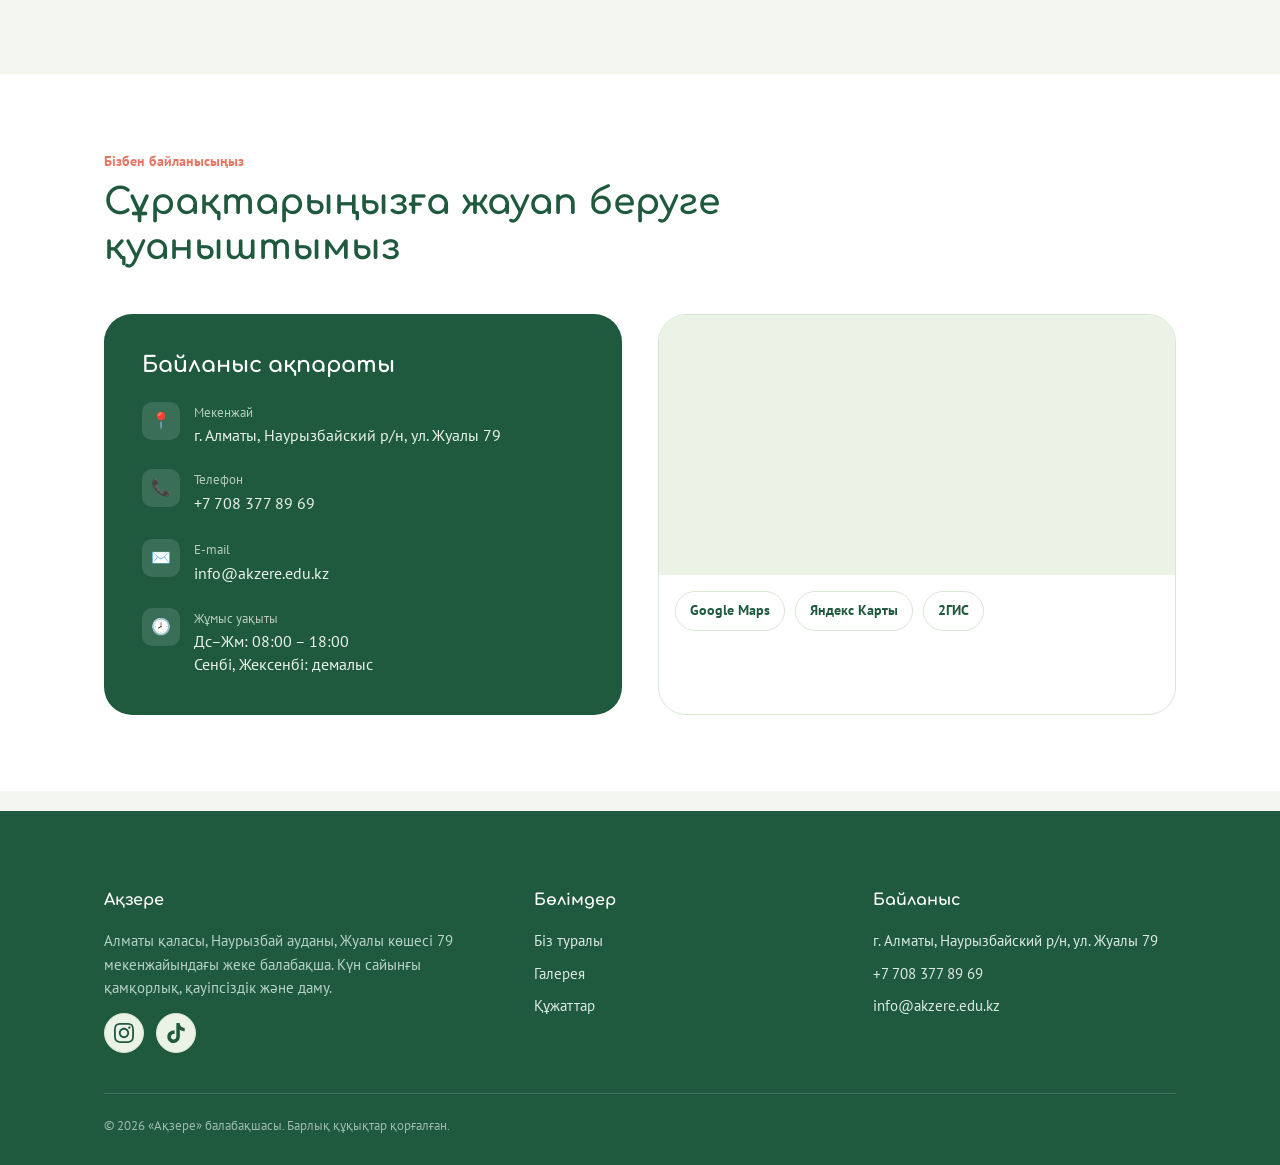
==== commit bc1f39c1: "Add files via upload" ====
--- a/index.html
+++ b/index.html
@@ -1,341 +1,359 @@
-<!DOCTYPE html>
-<html lang="kk">
-<head>
-<meta charset="UTF-8">
-<meta name="viewport" content="width=device-width, initial-scale=1, viewport-fit=cover">
-<title>«Ақзере 2» балабақшасы</title>
-<meta name="description" content="«Ақзере» — Алматы қаласындағы жеке балабақша">
-<link rel="preconnect" href="https://fonts.googleapis.com">
-<link rel="preconnect" href="https://fonts.gstatic.com" crossorigin>
-<link href="https://fonts.googleapis.com/css2?family=Baloo+2:wght@500;600;700;800&family=Nunito:wght@400;600;700;800&display=swap" rel="stylesheet">
-<link rel="stylesheet" href="style.css">
-</head>
-<body>
-
-<header class="site">
-  <nav class="main">
-    <a href="#top" class="brand-row">
-      <svg class="emblem" viewBox="0 0 48 48" fill="none" xmlns="http://www.w3.org/2000/svg">
-        <circle cx="24" cy="24" r="23" fill="var(--surface)" stroke="var(--primary)" stroke-width="2"/>
-        <path d="M27 13a11 11 0 1 0 8 15.8A9 9 0 0 1 27 13Z" fill="var(--primary)"/>
-        <circle cx="16" cy="16" r="2" fill="var(--gold)"/>
-        <circle cx="34" cy="20" r="1.6" fill="var(--pink)"/>
-        <circle cx="14" cy="30" r="1.6" fill="var(--teal)"/>
-      </svg>
-      <span class="name brand">Ақзере 2<small data-i18n="brand.tagline">жеке балабақша · Алматы қаласы</small></span>
-    </a>
-
-    <div class="nav-right">
-      <div class="lang-switch" role="group" aria-label="Тіл / Язык">
-        <button type="button" class="lang-btn" data-lang="kk">ҚАЗ</button>
-        <button type="button" class="lang-btn" data-lang="ru">РУС</button>
-      </div>
-      <button class="burger" id="burgerBtn" aria-label="Меню">
-        <span></span><span></span><span></span>
-      </button>
-    </div>
-
-    <div class="navlinks" id="navLinks">
-      <a href="#about" data-i18n="nav.about">Біз туралы</a>
-      <a href="#advantages" data-i18n="nav.advantages">Артықшылықтарымыз</a>
-      <a href="documents.html" data-i18n="nav.documents">Құжаттар</a>
-      <a href="#contact" class="cta" data-i18n="nav.contact">Байланыс</a>
-    </div>
-  </nav>
-</header>
-
-<main id="top">
-
-  <!-- ===== HERO ===== -->
-  <section class="hero">
-    <div class="panel">
-      <span class="star" style="width:4px;height:4px;top:14%;left:8%;"></span>
-      <span class="star" style="width:3px;height:3px;top:30%;left:22%;animation-delay:.6s;"></span>
-      <span class="star" style="width:5px;height:5px;top:10%;left:42%;animation-delay:1.1s;"></span>
-      <span class="star" style="width:3px;height:3px;top:60%;left:12%;animation-delay:.3s;"></span>
-      <span class="star" style="width:4px;height:4px;top:75%;left:34%;animation-delay:1.6s;"></span>
-      <span class="star" style="width:3px;height:3px;top:22%;left:60%;animation-delay:.9s;"></span>
-      <span class="star" style="width:4px;height:4px;top:48%;left:52%;animation-delay:2s;"></span>
-      <div class="wrap">
-        <div>
-          <span class="eyebrow" data-i18n="hero.eyebrow">✨ Наурызбай ауданындағы жеке балабақша</span>
-          <h1 data-i18n-html="hero.title">Балаңыздың алғашқы қадамдары —<br>тыныштық пен қуанышқа толы ортада басталсын</h1>
-          <p class="lead" data-i18n="hero.lead">«Ақзере 2» балабақшасы — 2–5 жас аралығындағы балаларға арналған жарқын да жайлы орта, Алматының тыныш Наурызбай ауданында. Күн сайын — жаңа білім, жаңа дос және кішкентай жетістік.</p>
-          <div class="hero-ctas">
-            <a href="#contact" class="btn btn-primary" data-i18n="hero.cta1">Экскурсияға жазылу</a>
-            <a href="#about" class="btn btn-ghost" data-i18n="hero.cta2">Бағдарламамен танысу</a>
-          </div>
-          <div class="stat-strip">
-            <div><b>2–5</b><span data-i18n="hero.stat1">жас, тәрбиеленушілер</span></div>
-            <div><b>5</b><span data-i18n="hero.stat2">жұмыс күні, Дс–Жм</span></div>
-          </div>
-        </div>
-        <div class="hero-art">
-          <svg viewBox="0 0 420 380" width="100%" xmlns="http://www.w3.org/2000/svg">
-            <circle cx="320" cy="90" r="46" fill="#FFC94A"/>
-            <circle cx="304" cy="76" r="46" fill="#241B3A" opacity="0.001"/>
-            <path d="M320 44a46 46 0 1 0 40 68 36 36 0 0 1-40-68Z" fill="#241B3A" opacity="0.35"/>
-            <circle cx="60" cy="60" r="3" fill="#fff" opacity="0.8"/>
-            <circle cx="100" cy="40" r="2" fill="#fff" opacity="0.6"/>
-            <circle cx="150" cy="70" r="2.5" fill="#fff" opacity="0.7"/>
-            <circle cx="40" cy="140" r="2" fill="#fff" opacity="0.5"/>
-            <path d="M120 320c0-70 40-120 90-120s90 50 90 120" fill="none" stroke="#9B8CFF" stroke-width="8" stroke-linecap="round"/>
-            <rect x="150" y="250" width="120" height="80" rx="16" fill="#3A3080"/>
-            <circle cx="210" cy="230" r="46" fill="#FFE08A"/>
-            <circle cx="196" cy="220" r="5" fill="#241B3A"/>
-            <circle cx="224" cy="220" r="5" fill="#241B3A"/>
-            <path d="M196 244q14 12 28 0" stroke="#241B3A" stroke-width="4" fill="none" stroke-linecap="round"/>
-            <path d="M60 300q30-40 60 0" stroke="#33C2E0" stroke-width="6" fill="none" stroke-linecap="round"/>
-            <path d="M300 300q30-40 60 0" stroke="#FF7597" stroke-width="6" fill="none" stroke-linecap="round"/>
-          </svg>
-        </div>
-      </div>
-    </div>
-  </section>
-
-  <!-- ===== ABOUT ===== -->
-  <section id="about" class="alt">
-    <div class="wrap">
-      <div class="section-head">
-        <span class="tag" data-i18n="about.tag">Біз туралы</span>
-        <h2 data-i18n="about.title">«Ақзере 2» балабақшасы</h2>
-        <p data-i18n="about.lead">Әр баланың өз қарқыны бар. Біздің міндетіміз — сол қарқынды бұзбай, қызығушылығын қолдап, күн сайын сеніммен алға қадам бастыру.</p>
-      </div>
-      <div class="about-grid">
-        <div>
-          <p data-i18n="about.p1">«Ақзере» — Алматы қаласының Наурызбай ауданында, Жуалы көшесі 79 мекенжайында орналасқан жеке балабақша. Тәрбиешілер, қосымша даму мұғалімдері және медицина қызметкері бір команда болып, әр баланың денсаулығы мен қауіпсіздігін күн сайын қадағалайды.</p>
-          <p data-i18n="about.p2">Күн тәртібін ойын мен сабақтың тепе-теңдігіне құрамыз: балалар қазақ, орыс және ағылшын тілдерінде сөйлеуді үйренеді, санау мен ойлауды дамытады, ән салады, сурет салады және дене қимылымен айналысады — барлығы жас ерекшелігіне лайықталған қарқында.</p>
-          <p data-i18n="about.p3">Бізге маңызды нәрсе — баланы жай ғана күту емес, оның мектепке дейінгі жылдарын қызықты да мағыналы етіп, келешегіне берік негіз қалау.</p>
-        </div>
-        <div class="fact-card">
-          <h3 data-i18n="about.factTitle">Балабақша жайлы қысқаша</h3>
-          <ul class="fact-list">
-            <li><span class="k" data-i18n="about.fact1k">Қала</span><span class="v">Алматы</span></li>
-            <li><span class="k" data-i18n="about.fact2k">Мекенжайы</span><span class="v" data-i18n="about.fact2v">Наурызбай ауданы, Жуалы көшесі 79</span></li>
-            <li><span class="k" data-i18n="about.fact3k">Тәрбиеленушілер жасы</span><span class="v">2–5</span></li>
-            <li><span class="k" data-i18n="about.fact4k">Жұмыс күндері</span><span class="v" data-i18n="about.fact4v">Дс–Жм</span></li>
-            <li><span class="k" data-i18n="about.fact5k">Оқыту тілдері</span><span class="v" data-i18n="about.fact5v">ҚАЗ / РУС</span></li>
-          </ul>
-        </div>
-      </div>
-    </div>
-  </section>
-        
-  <!-- ===== PHOTO GALLERY ===== -->
-  <section id="photos">
-   <div class="wrap">
-     <div class="section-head">
-       <span class="tag" data-i18n="photos.tag">Галерея</span>
-       <h2 data-i18n="photos.title">Біздің балабақшадағы күндер</h2>
-       <p data-i18n="photos.lead">Топтарымыз, ойын аймақтары, тамақтану және балалардың күнделікті өмірінен фотосуреттер.</p>
-     </div>
-     <div class="photo-gallery">
-       <button type="button" class="ph" data-full="images/gallery/1.jpg" aria-label="Фото 1"><img src="images/gallery/1.jpg" alt="Фото 1" loading="lazy"></button>
-        <button type="button" class="ph" data-full="images/gallery/2.jpg" aria-label="Фото 2"><img src="images/gallery/2.jpg" alt="Фото 2" loading="lazy"></button>
-        <button type="button" class="ph" data-full="images/gallery/3.jpg" aria-label="Фото 3"><img src="images/gallery/3.jpg" alt="Фото 3" loading="lazy"></button>
-       <button type="button" class="ph" data-full="images/gallery/4.jpg" aria-label="Фото 4"><img src="images/gallery/4.jpg" alt="Фото 4" loading="lazy"></button>
-       <button type="button" class="ph" data-full="images/gallery/5.jpg" aria-label="Фото 5"><img src="images/gallery/5.jpg" alt="Фото 5" loading="lazy"></button>
-        <button type="button" class="ph" data-full="images/gallery/6.jpg" aria-label="Фото 6"><img src="images/gallery/6.jpg" alt="Фото 6" loading="lazy"></button>
-        <button type="button" class="ph" data-full="images/gallery/7.jpg" aria-label="Фото 7"><img src="images/gallery/7.jpg" alt="Фото 7" loading="lazy"></button>
-       <button type="button" class="ph" data-full="images/gallery/8.jpg" aria-label="Фото 8"><img src="images/gallery/8.jpg" alt="Фото 8" loading="lazy"></button>
-     </div>
-   </div>
-  </section>
-
-  <!-- ===== ADVANTAGES ===== -->
-  <section id="advantages">
-    <div class="wrap">
-      <div class="section-head">
-        <span class="tag" data-i18n="adv.tag">Артықшылықтарымыз</span>
-        <h2 data-i18n="adv.title">Ата-аналар «Ақзере 2ге» неге сенім артады</h2>
-      </div>
-      <div class="adv-grid">
-        <div class="adv-card">
-          <div class="icon-wrap">
-            <svg width="26" height="26" viewBox="0 0 24 24" fill="none"><path d="M12 3l7 3v6c0 5-3 8.5-7 9-4-.5-7-4-7-9V6l7-3Z" stroke="#6C5CE7" stroke-width="1.8" stroke-linejoin="round"/></svg>
-          </div>
-          <h3 data-i18n="adv.c1t">Қауіпсіз кеңістік</h3>
-          <p data-i18n="adv.c1p">Қоршалған аумақ, тәулік бойы бейнебақылау және баланың денсаулығын қадағалайтын медициналық кабинет.</p>
-        </div>
-        <div class="adv-card">
-          <div class="icon-wrap">
-            <svg width="26" height="26" viewBox="0 0 24 24" fill="none"><path d="M12 21s-7-4.5-9.5-9C1 8 3 4 7 4c2 0 4 1.5 5 3 1-1.5 3-3 5-3 4 0 6 4 4.5 8-2.5 4.5-9.5 9-9.5 9Z" stroke="#FF7597" stroke-width="1.8" stroke-linejoin="round"/></svg>
-          </div>
-          <h3 data-i18n="adv.c2t">Жүрекпен тәрбие</h3>
-          <p data-i18n="adv.c2p">Әр балаға жеке көзқарас және білікті, тәжірибелі тәрбиешілер ұжымы.</p>
-        </div>
-        <div class="adv-card">
-          <div class="icon-wrap">
-            <svg width="26" height="26" viewBox="0 0 24 24" fill="none"><path d="M12 2v6M12 16v6M4.9 4.9l4.2 4.2M14.9 14.9l4.2 4.2M2 12h6M16 12h6M4.9 19.1l4.2-4.2M14.9 9.1l4.2-4.2" stroke="#FFC94A" stroke-width="1.8" stroke-linecap="round"/></svg>
-          </div>
-          <h3 data-i18n="adv.c3t">Ашылу мен даму</h3>
-          <p data-i18n="adv.c3p">Тіл үйрену, шығармашылық, музыка және логика сабақтары — топтың жас ерекшелігіне бейімделген бағдарлама бойынша.</p>
-        </div>
-        <div class="adv-card">
-          <div class="icon-wrap">
-            <svg width="26" height="26" viewBox="0 0 24 24" fill="none"><circle cx="12" cy="12" r="9" stroke="#33C2E0" stroke-width="1.8"/><path d="M12 7v5l4 2" stroke="#33C2E0" stroke-width="1.8" stroke-linecap="round"/></svg>
-          </div>
-          <h3 data-i18n="adv.c4t">Ойын әлемі</h3>
-          <p data-i18n="adv.c4p">Әр жас тобына арналған, ашық ауада серуендеу мен белсенді ойынға арналған аймақтар.</p>
-        </div>
-      </div>
-    </div>
-  </section>
-
-  <!-- ===== GALLERY ===== -->
-  <section id="gallery" class="alt">
-    <div class="wrap">
-      <div class="section-head">
-        <span class="tag" data-i18n="gal.tag">Балабақша күндері</span>
-        <h2 data-i18n="gal.title">Тәрбиеленушілеріміздің күні қалай өтеді</h2>
-        <p data-i18n="gal.lead">Топтар мен іс-шаралардың суреттері сайт толықтырылған сайын осында қосылады. Әзірге — бақшамыздың негізгі бағыттары.</p>
-      </div>
-      <div class="gal-grid">
-        <div class="gal-card g1"><svg width="30" height="30" viewBox="0 0 24 24" fill="none"><path d="M12 2l2.5 6.5L21 9l-5 4.5L17.5 21 12 17l-5.5 4L8 13.5 3 9l6.5-.5L12 2Z" fill="#fff" opacity="0.9"/></svg><h4 data-i18n="gal.g1t">Шығармашылық сағат</h4><span data-i18n="gal.g1d">Сурет салу, мүсіндеу, аппликация</span></div>
-        <div class="gal-card g2"><svg width="30" height="30" viewBox="0 0 24 24" fill="none"><circle cx="12" cy="12" r="9" fill="#fff" opacity="0.9"/></svg><h4 data-i18n="gal.g2t">Ырғақ пен ән</h4><span data-i18n="gal.g2d">Ән, би, музыкалық аспаптар</span></div>
-        <div class="gal-card g3"><svg width="30" height="30" viewBox="0 0 24 24" fill="none"><path d="M4 18l6-10 4 6 3-4 3 8H4Z" fill="#fff" opacity="0.9"/></svg><h4 data-i18n="gal.g3t">Ашық аспан астында</h4><span data-i18n="gal.g3d">Ойын алаңдары, серуен, экскурсиялар</span></div>
-        <div class="gal-card g4"><svg width="30" height="30" viewBox="0 0 24 24" fill="none"><rect x="4" y="4" width="16" height="16" rx="3" fill="#fff" opacity="0.9"/></svg><h4 data-i18n="gal.g4t">Ойлау мен санау</h4><span data-i18n="gal.g4d">Дамытушы ойындар мен тапсырмалар</span></div>
-        <div class="gal-card g5"><svg width="30" height="30" viewBox="0 0 24 24" fill="none"><path d="M12 21s-7-4.5-9.5-9C1 8 3 4 7 4c2 0 4 1.5 5 3 1-1.5 3-3 5-3 4 0 6 4 4.5 8-2.5 4.5-9.5 9-9.5 9Z" fill="#fff" opacity="0.9"/></svg><h4 data-i18n="gal.g5t">Қамқорлық пен денсаулық</h4><span data-i18n="gal.g5d">Медициналық бақылау, күн тәртібі</span></div>
-        <div class="gal-card g6"><svg width="30" height="30" viewBox="0 0 24 24" fill="none"><path d="M3 12h4l3-8 4 16 3-8h4" stroke="#fff" stroke-width="2" fill="none" stroke-linecap="round" stroke-linejoin="round"/></svg><h4 data-i18n="gal.g6t">Үш тілде сөйлеу</h4><span data-i18n="gal.g6d">Қазақша, орысша, ағылшынша</span></div>
-      </div>
-    </div>
-  </section>
-
-  <!-- ===== CONTACT ===== -->
-  <section id="contact" class="alt">
-    <div class="wrap">
-      <div class="section-head">
-        <span class="tag" data-i18n="contact.tag">Бізбен байланысыңыз</span>
-        <h2 data-i18n="contact.title">Сұрақтарыңызға жауап беруге қуаныштымыз</h2>
-      </div>
-      <div class="contact-grid">
-        <div class="contact-card">
-          <h3 data-i18n="contact.cardTitle">Байланыс ақпараты</h3>
-          <div class="contact-row">
-            <div class="ic">📍</div>
-            <div>
-              <div class="label" data-i18n="contact.addrLabel">Мекенжай</div>
-              <div class="txt" data-i18n="contact.addrValue">г. Алматы, Наурызбайский р/н, ул. Жунисова, 133/341</div>
-            </div>
-          </div>
-          <div class="contact-row">
-            <div class="ic">📞</div>
-            <div>
-              <div class="label" data-i18n="contact.phoneLabel">Телефон</div>
-              <a href="tel:+77083778969">+7 708 377 89 69</a>
-            </div>
-          </div>
-          <div class="contact-row">
-            <div class="ic">✉️</div>
-            <div>
-              <div class="label">E-mail</div>
-              <a href="mailto:info@akzere.edu.kz">info@akzere.edu.kz</a>
-            </div>
-          </div>
-          <div class="contact-row">
-            <div class="ic">🕗</div>
-            <div>
-              <div class="label" data-i18n="contact.hoursLabel">Жұмыс уақыты</div>
-              <div class="txt" data-i18n-html="contact.hoursValue">Дс–Жм: 08:00 – 18:00<br>Сенбі, Жексенбі: демалыс</div>
-            </div>
-          </div>
-        </div>
-
-        <div class="map-card">
-          <iframe
-            class="map-frame"
-            title="Map"
-            src="https://www.openstreetmap.org/export/embed.html?bbox=76.7928%2C43.2169%2C76.8000%2C43.2340&amp;layer=mapnik&amp;marker=43.216995%2C76.792808"
-            loading="lazy"
-            referrerpolicy="no-referrer-when-downgrade">
-          </iframe>
-          <div class="map-links">
-            <a href="https://www.google.com/maps/search/?api=1&amp;query=Алматы+Наурызбайский+район+улица+Жуалы+79" target="_blank" rel="noopener">Google Maps</a>
-            <a href="https://www.google.com/maps/place/%D0%96%D0%B0%D0%B9%D0%BB%D0%B0%D1%83+133%2F341,+%D0%90%D0%BB%D0%BC%D0%B0%D1%82%D1%8B/@43.2167816,76.7920135,19.25z/data=!4m14!1m7!3m6!1s0x38834256c2f35419:0x4b927446d83a4026!2zMzQxLCDQltGD0L3QuNGB0L7QstCwINGD0LsuIDEzMywg0JDQu9C80LDRgtGL!3b1!8m2!3d43.217844!4d76.787623!3m5!1s0x388342583599af23:0xabd86bd4e8baf4c5!8m2!3d43.2170083!4d76.7927702!16s%2Fg%2F11kxh3srxq?entry=ttu&g_ep=EgoyMDI2MDkyMy4wIKXMDSoASAFQAw%3D%3D">Яндекс Карты</a>
-            <a href="https://2gis.kz/almaty/firm/70000001084067395/76.79268%2C43.21703?m=76.79357%2C43.216865%2F19.46" target="_blank" rel="noopener">2ГИС</a>
-          </div>
-        </div>
-
-      </div>
-    </div>
-  </section>
-
-  <!-- Контейнер лайтбокса -->
-  <div class="lb" id="lb" aria-hidden="true">
-    <button type="button" class="x" aria-label="Жабу">&times;</button>
-    <button type="button" class="p" aria-label="Алдыңғы">&#8249;</button>
-    <img alt="">
-    <button type="button" class="n" aria-label="Келесі">&#8250;</button>
-  </div>
-
-</main>
-
-<footer>
-  <div class="wrap">
-    <div class="foot-grid">
-      <div>
-        <h4>Ақзере 2</h4>
-        <p data-i18n="footer.about">Алматы қаласы, Наурызбай ауданы, Жуалы көшесі 79 мекенжайындағы жеке балабақша. Күн сайынғы қамқорлық, қауіпсіздік және даму.</p>
-
-        <div class="social-links">
-          <a href="https://www.instagram.com/akzere_balabaqsha" target="_blank" rel="noopener noreferrer" class="social-btn" aria-label="Instagram">
-            <svg viewBox="0 0 24 24">
-              <path d="M12 2.163c3.204 0 3.584.012 4.85.07 3.252.148 4.771 1.691 4.919 4.919.058 1.265.069 1.645.069 4.849 0 3.205-.012 3.584-.069 4.849-.149 3.225-1.664 4.771-4.919 4.919-1.266.058-1.644.07-4.85.07-3.204 0-3.584-.012-4.849-.07-3.26-.149-4.771-1.699-4.919-4.92-.058-1.265-.07-1.644-.07-4.849 0-3.204.013-3.583.07-4.849.149-3.227 1.664-4.771 4.919-4.919 1.266-.057 1.645-.069 4.849-.069zm0-2.163c-3.259 0-3.667.014-4.947.072-4.358.2-6.78 2.618-6.98 6.98-.059 1.281-.073 1.689-.073 4.948 0 3.259.014 3.668.072 4.948.2 4.358 2.618 6.78 6.98 6.98 1.281.058 1.689.072 4.948.072 3.259 0 3.668-.014 4.948-.072 4.354-.2 6.782-2.618 6.979-6.98.059-1.28.073-1.689.073-4.948 0-3.259-.014-3.667-.072-4.947-.196-4.354-2.617-6.78-6.979-6.98-1.281-.059-1.69-.073-4.949-.073zm0 5.838c-3.403 0-6.162 2.759-6.162 6.162s2.759 6.163 6.162 6.163 6.162-2.759 6.162-6.163c0-3.403-2.759-6.162-6.162-6.162zm0 10.162c-2.209 0-4-1.79-4-4 0-2.209 1.791-4 4-4s4 1.791 4 4c0 2.21-1.791 4-4 4zm6.406-11.845c-.796 0-1.441.645-1.441 1.44s.645 1.44 1.441 1.44c.795 0 1.439-.645 1.439-1.44s-.644-1.44-1.439-1.44z"/>
-            </svg>
-          </a>
-          <a href="https://www.tiktok.com/@user7842803865869" target="_blank" rel="noopener noreferrer" class="social-btn" aria-label="TikTok">
-            <svg viewBox="0 0 24 24">
-              <path d="M12.525.02c1.31-.02 2.61-.01 3.91-.02.08 1.53.63 3.09 1.75 4.17 1.12 1.11 2.7 1.62 4.24 1.79v4.03c-1.44-.05-2.89-.35-4.2-.97-.57-.26-1.1-.59-1.62-.93-.01 2.92.01 5.84-.02 8.75-.08 1.4-.54 2.79-1.35 3.94-1.31 1.92-3.58 3.17-5.91 3.21-1.43.08-2.86-.31-4.08-1.03-2.02-1.19-3.44-3.37-3.65-5.71-.02-.5-.03-1-.01-1.49.18-1.9 1.12-3.72 2.58-4.96 1.66-1.44 3.98-2.13 6.15-1.72.02 1.48-.04 2.96-.04 4.44-.99-.32-2.15-.23-3.02.37-.82.56-1.36 1.49-1.41 2.49-.1 1.39.73 2.72 2.02 3.17 1.23.45 2.68.12 3.58-.8.64-.66.97-1.57.97-2.49.02-4.14.01-8.28.01-12.42z"/>
-            </svg>
-          </a>
-        </div>
-      </div>
-
-      <div>
-        <h4 data-i18n="footer.sections">Бөлімдер</h4>
-        <ul>
-          <li><a href="index.html#about" data-i18n="nav.about">Біз туралы</a></li>
-          <li><a href="index.html#advantages" data-i18n="nav.advantages">Артықшылықтарымыз</a></li>
-          <li><a href="documents.html" data-i18n="nav.documents">Құжаттар</a></li>
-        </ul>
-      </div>
-
-      <div>
-        <h4 data-i18n="footer.contacts">Байланыс</h4>
-        <ul>
-          <li data-i18n="topbar.city">г. Алматы, Наурызбайский р/н, ул. Жунисова, 133/341</li>
-          <li><a href="tel:+77083778969">+7 708 377 89 69</a></li>
-          <li><a href="mailto:info@akzere.edu.kz">info@akzere.edu.kz</a></li>
-        </ul>
-      </div>
-    </div>
-
-    <div class="foot-bottom">
-      <span data-i18n="footer.copy">© 2026 «Ақзере 2» балабақшасы. Барлық құқықтар қорғалған.</span>
-    </div>
-  </div>
-</footer>
-
-<script src="script.js"></script>
-<script>
-(function(){
-  var lb=document.getElementById('lb'),img=lb.querySelector('img');
-  var items=[].slice.call(document.querySelectorAll('.photo-gallery .ph')),cur=0;
-  function show(i){cur=(i+items.length)%items.length;img.src=items[cur].dataset.full;}
-  function open(i){show(i);lb.classList.add('open');document.body.style.overflow='hidden';}
-  function close(){lb.classList.remove('open');document.body.style.overflow='';}
-  items.forEach(function(b,i){b.addEventListener('click',function(){open(i)})});
-  lb.querySelector('.x').onclick=close;
-  lb.querySelector('.p').onclick=function(e){e.stopPropagation();show(cur-1)};
-  lb.querySelector('.n').onclick=function(e){e.stopPropagation();show(cur+1)};
-  lb.addEventListener('click',function(e){if(e.target===lb||e.target===img)close()});
-  document.addEventListener('keydown',function(e){
-    if(!lb.classList.contains('open'))return;
-    if(e.key==='Escape')close();
-    if(e.key==='ArrowLeft')show(cur-1);
-    if(e.key==='ArrowRight')show(cur+1);
-  });
-})();
-</script>
-</body>
-</html>
+<!DOCTYPE html>
+<html lang="kk">
+<head>
+<meta charset="UTF-8">
+<meta name="viewport" content="width=device-width, initial-scale=1, viewport-fit=cover">
+<title>«Ақзере» балабақшасы</title>
+<meta name="description" content="«Ақзере» — Алматы қаласындағы жеке балабақша">
+<link rel="preconnect" href="https://fonts.googleapis.com">
+<link rel="preconnect" href="https://fonts.gstatic.com" crossorigin>
+<link href="https://fonts.googleapis.com/css2?family=Comfortaa:wght@500;700&family=PT+Sans:wght@400;700&display=swap" rel="stylesheet">
+<link rel="stylesheet" href="style.css">
+<style>
+</style>
+</head>
+<body>
+
+<header class="site">
+  <nav class="main">
+    <a href="#top" class="brand-row">
+      <svg class="emblem" viewBox="0 0 48 48" fill="none" xmlns="http://www.w3.org/2000/svg">
+        <circle cx="24" cy="24" r="23" fill="var(--surface)" stroke="var(--primary)" stroke-width="2"/>
+        <path d="M24 12c2 3 6 4 6 9 0 4-3 7-6 7s-6-3-6-7c0-5 4-6 6-9Z" fill="var(--primary)"/>
+        <circle cx="16" cy="30" r="4" fill="var(--amber)"/>
+        <circle cx="32" cy="30" r="4" fill="var(--coral)"/>
+      </svg>
+      <span class="name brand">Ақзере<small data-i18n="brand.tagline">жеке балабақша</small></span>
+    </a>
+
+    <div class="nav-right">
+      <div class="lang-switch" role="group" aria-label="Тіл / Язык">
+        <button type="button" class="lang-btn" data-lang="kk">ҚАЗ</button>
+        <button type="button" class="lang-btn" data-lang="ru">РУС</button>
+      </div>
+      <button class="burger" id="burgerBtn" aria-label="Меню">
+        <span></span><span></span><span></span>
+      </button>
+    </div>
+
+    <div class="navlinks" id="navLinks">
+      <a href="#about" data-i18n="nav.about">Біз туралы</a>
+      <a href="#teachers" data-i18n="nav.teachers">Тәрбиешілер</a>
+      <a href="#photos" data-i18n="nav.gallery">Галерея</a>
+      <a href="documents.html" data-i18n="nav.documents">Құжаттар</a>
+      <a href="#contact" class="cta" data-i18n="nav.contact">Байланыс</a>
+    </div>
+  </nav>
+</header>
+
+<main id="top">
+
+  <!-- ===== HERO ===== -->
+  <section class="hero" style="padding-top:56px;">
+    <svg class="hero-blob" width="420" height="420" style="top:-140px; right:-120px;">
+      <circle cx="210" cy="210" r="210" fill="#F0A93A" opacity="0.18"/>
+    </svg>
+    <svg class="hero-blob" width="320" height="320" style="bottom:-120px; left:-100px;">
+      <circle cx="160" cy="160" r="160" fill="#5A9FC4" opacity="0.15"/>
+    </svg>
+    <div class="wrap">
+      <div>
+        <span class="eyebrow" data-i18n="hero.eyebrow">🌱 Наурызбай ауданындағы жеке балабақша</span>
+        <h1 data-i18n-html="hero.title">Балаңыздың алғашқы қадамдары —<br><span class="accent">сенімді әрі жылы қолдарда</span></h1>
+        <p class="lead" data-i18n="hero.lead">«Ақзере» балабақшасы — 2–5 жас аралығындағы балаларға арналған отбасылық жылу, қауіпсіздік және ерте даму ортасы, Алматы қаласының тыныш ауданында орналасқан.</p>
+        <div class="hero-ctas">
+          <a href="#contact" class="btn btn-primary" data-i18n="hero.cta1">Кездесуге жазылу</a>
+          <a href="#about" class="btn btn-ghost" data-i18n="hero.cta2">Толығырақ білу</a>
+        </div>
+      </div>
+      <div class="hero-art">
+        <svg viewBox="0 0 420 380" width="100%" xmlns="http://www.w3.org/2000/svg">
+          <ellipse cx="210" cy="345" rx="170" ry="20" fill="#2E7A57" opacity="0.10"/>
+          <circle cx="330" cy="70" r="34" fill="#F0A93A"/>
+          <path d="M40 300 L40 190 L210 100 L380 190 L380 300 Z" fill="#FFFFFF" stroke="#D9E7D2" stroke-width="2"/>
+          <rect x="70" y="210" width="90" height="90" rx="10" fill="#E4F1E9"/>
+          <rect x="260" y="210" width="90" height="90" rx="10" fill="#FBE4E0"/>
+          <path d="M170 300 L170 240 Q210 210 250 240 L250 300 Z" fill="#5A9FC4"/>
+          <circle cx="210" cy="150" r="14" fill="#E97662"/>
+          <path d="M20 190 L210 90 L400 190" fill="none" stroke="#2E7A57" stroke-width="8" stroke-linecap="round" stroke-linejoin="round"/>
+          <circle cx="100" cy="150" r="10" fill="#F0A93A"/>
+          <circle cx="320" cy="150" r="10" fill="#8B6CC7"/>
+          <path d="M60 340 q20 -30 40 0" stroke="#2E7A57" stroke-width="6" fill="none" stroke-linecap="round"/>
+          <path d="M320 340 q20 -30 40 0" stroke="#2E7A57" stroke-width="6" fill="none" stroke-linecap="round"/>
+          <circle cx="210" cy="210" r="16" fill="#F0A93A"/>
+        </svg>
+      </div>
+    </div>
+  </section>
+
+  <!-- ===== ABOUT ===== -->
+  <section id="about" class="alt">
+    <div class="wrap">
+      <div class="section-head">
+        <span class="tag" data-i18n="about.tag">Біз туралы</span>
+        <h2 data-i18n="about.title">«Ақзере» балабақшасы</h2>
+        <p data-i18n="about.lead">Біз әр баланың сенімді, қызығушылығы мол және бақытты болып өсуіне ыңғайлы, қауіпсіз әрі дамытушы орта жасаймыз.</p>
+      </div>
+      <div class="about-grid">
+        <div>
+          <p data-i18n="about.p1">«Ақзере» — Алматы қаласының Наурызбай ауданында, Жуалы көшесі 79 мекенжайында орналасқан жеке балабақша. Ұжымымыз тәжірибелі тәрбиешілерден, қосымша даму пәндерінің мұғалімдерінен және медицина қызметкерлерінен тұрады, олар тәрбиеленушілердің денсаулығына, қауіпсіздігіне және жан-жақты дамуына күнделікті қамқорлық жасайды.</p>
+          <p data-i18n="about.p2">Жұмысымызды құрылымдалған сабақтар мен еркін ойынның тепе-теңдігіне негіздейміз: балалар қазақ, орыс және ағылшын тілдерін үйренеді, математика мен логика негіздерімен танысады, шығармашылықпен, музыкамен және дене шынықтырумен айналысады — жас ерекшелігіне сай, ыңғайлы қарқында.</p>
+          <p data-i18n="about.p3">Біздің мақсатымыз — балаға жай ғана қарау емес, оның одан әрі білім алуы мен дербестігі үшін берік негіз қалыптастыру.</p>
+        </div>
+        <div class="fact-card">
+          <h3 data-i18n="about.factTitle">Балабақша туралы қысқаша</h3>
+          <ul class="fact-list">
+            <li><span class="k" data-i18n="about.fact1k">Қала</span><span class="v">Алматы</span></li>
+            <li><span class="k" data-i18n="about.fact2k">Мекенжайы</span><span class="v" data-i18n="about.fact2v">Наурызбай ауданы, ул. Жуалы 79</span></li>
+            <li><span class="k" data-i18n="about.fact3k">Тәрбиеленушілер жасы</span><span class="v">2–5</span></li>
+            <li><span class="k" data-i18n="about.fact4k">Жұмыс күндері</span><span class="v" data-i18n="about.fact4v">Дс–Жм</span></li>
+            <li><span class="k" data-i18n="about.fact5k">Оқыту тілдері</span><span class="v" data-i18n="about.fact5v">ҚАЗ / РУС</span></li>
+          </ul>
+        </div>
+      </div>
+    </div>
+  </section>
+
+  <!-- ===== TEACHERS ===== -->
+  <section id="teachers">
+    <div class="wrap">
+      <div class="section-head">
+        <span class="tag" data-i18n="teachers.tag">Біздің ұжым</span>
+        <h2 data-i18n="teachers.title">Біздің тәрбиешілер</h2>
+        <p data-i18n="teachers.lead">Балаларыңызға күн сайын қамқорлық жасайтын тәжірибелі әрі мейірімді мамандар.</p>
+      </div>
+      <div class="teachers-grid">
+        <div class="teacher-card">
+          <div class="teacher-photo"><img src="images/gallery/teacher-1.jpg" alt="Тәрбиеші 1" loading="lazy"></div>
+        </div>
+        <div class="teacher-card">
+          <div class="teacher-photo"><img src="images/gallery/teacher-2.jpg" alt="Тәрбиеші 2" loading="lazy"></div>
+        </div>
+        <div class="teacher-card">
+          <div class="teacher-photo"><img src="images/gallery/teacher-3.jpg" alt="Тәрбиеші 3" loading="lazy"></div>
+        </div>
+      </div>
+    </div>
+  </section>
+
+  <!-- ===== PHOTO GALLERY ===== -->
+  <section id="photos">
+    <div class="wrap">
+      <div class="section-head">
+        <span class="tag" data-i18n="photos.tag">Галерея</span>
+        <h2 data-i18n="photos.title">Біздің балабақшадағы күндер</h2>
+        <p data-i18n="photos.lead">Топтарымыз, ойын аймақтары, тамақтану және балалардың күнделікті өмірінен фотосуреттер.</p>
+      </div>
+      <div class="photo-gallery">
+        <button type="button" class="ph" data-full="images/gallery/1.jpg" aria-label="Фото 1"><img src="images/gallery/1.jpg" alt="«Ақзере» балабақшасы — фото 1" loading="lazy"></button>
+        <button type="button" class="ph" data-full="images/gallery/2.jpg" aria-label="Фото 2"><img src="images/gallery/2.jpg" alt="«Ақзере» балабақшасы — фото 2" loading="lazy"></button>
+        <button type="button" class="ph" data-full="images/gallery/3.jpg" aria-label="Фото 3"><img src="images/gallery/3.jpg" alt="«Ақзере» балабақшасы — фото 3" loading="lazy"></button>
+        <button type="button" class="ph" data-full="images/gallery/4.jpg" aria-label="Фото 4"><img src="images/gallery/4.jpg" alt="«Ақзере» балабақшасы — фото 4" loading="lazy"></button>
+        <button type="button" class="ph" data-full="images/gallery/5.jpg" aria-label="Фото 5"><img src="images/gallery/5.jpg" alt="«Ақзере» балабақшасы — фото 5" loading="lazy"></button>
+        <button type="button" class="ph" data-full="images/gallery/6.jpg" aria-label="Фото 6"><img src="images/gallery/6.jpg" alt="«Ақзере» балабақшасы — фото 6" loading="lazy"></button>
+        <button type="button" class="ph" data-full="images/gallery/7.jpg" aria-label="Фото 7"><img src="images/gallery/7.jpg" alt="«Ақзере» балабақшасы — фото 7" loading="lazy"></button>
+        <button type="button" class="ph" data-full="images/gallery/8.jpg" aria-label="Фото 8"><img src="images/gallery/8.jpg" alt="«Ақзере» балабақшасы — фото 8" loading="lazy"></button>
+      </div>
+    </div>
+  </section>
+
+  <div class="lb" id="lb" aria-hidden="true">
+    <button type="button" class="x" aria-label="Жабу">&times;</button>
+    <button type="button" class="p" aria-label="Алдыңғы">&#8249;</button>
+    <img alt="">
+    <button type="button" class="n" aria-label="Келесі">&#8250;</button>
+  </div>
+
+  <!-- ===== ADVANTAGES ===== -->
+  <section id="advantages" class="alt">
+    <div class="wrap">
+      <div class="section-head">
+        <span class="tag" data-i18n="adv.tag">Артықшылықтарымыз</span>
+        <h2 data-i18n="adv.title">Ата-аналар неге «Ақзере» бақшасын таңдайды</h2>
+      </div>
+      <div class="adv-grid">
+        <div class="adv-card">
+          <div class="icon-wrap">
+            <svg width="26" height="26" viewBox="0 0 24 24" fill="none"><path d="M12 3l7 3v6c0 5-3 8.5-7 9-4-.5-7-4-7-9V6l7-3Z" stroke="#2E7A57" stroke-width="1.8" stroke-linejoin="round"/></svg>
+          </div>
+          <h3 data-i18n="adv.c1t">Қауіпсіз орта</h3>
+          <p data-i18n="adv.c1p">Қоршалған аумақ, тәулік бойы бейнебақылау және балалардың денсаулығын қадағалайтын медициналық кабинет.</p>
+        </div>
+        <div class="adv-card">
+          <div class="icon-wrap">
+            <svg width="26" height="26" viewBox="0 0 24 24" fill="none"><path d="M4 6l8-3 8 3-8 3-8-3Z" stroke="#F0A93A" stroke-width="1.8" stroke-linejoin="round"/><path d="M6 9v6c0 2 3 3 6 3s6-1 6-3V9" stroke="#F0A93A" stroke-width="1.8"/></svg>
+          </div>
+          <h3 data-i18n="adv.c2t">Қамқор тәрбие</h3>
+          <p data-i18n="adv.c2p">Әр балаға жеке көзқарас және кәсіби біліктілігі жоғары тәжірибелі тәрбиешілер ұжымы.</p>
+        </div>
+        <div class="adv-card">
+          <div class="icon-wrap">
+            <svg width="26" height="26" viewBox="0 0 24 24" fill="none"><path d="M12 2v20M4 8l8-6 8 6M4 8v9l8 5 8-5V8" stroke="#E97662" stroke-width="1.8" stroke-linejoin="round"/></svg>
+          </div>
+          <h3 data-i18n="adv.c3t">Белсенді даму</h3>
+          <p data-i18n="adv.c3p">Тіл үйрену, шығармашылық, музыка және логика сабақтары — бағдарлама әр топтың жас ерекшелігіне бейімделген.</p>
+        </div>
+        <div class="adv-card">
+          <div class="icon-wrap">
+            <svg width="26" height="26" viewBox="0 0 24 24" fill="none"><circle cx="12" cy="12" r="9" stroke="#5A9FC4" stroke-width="1.8"/><path d="M12 7v5l4 2" stroke="#5A9FC4" stroke-width="1.8" stroke-linecap="round"/></svg>
+          </div>
+          <h3 data-i18n="adv.c4t">Ойын алаңдары</h3>
+          <p data-i18n="adv.c4p">Әр жас тобына арналған серуендеу және ашық ауада белсенді ойнау аймақтары.</p>
+        </div>
+      </div>
+    </div>
+  </section>
+
+  <!-- ===== GALLERY ===== -->
+  <section id="gallery">
+    <div class="wrap">
+      <div class="section-head">
+        <span class="tag" data-i18n="gal.tag">Балабақша өмірі</span>
+        <h2 data-i18n="gal.title">Тәрбиеленушілеріміз немен айналысады</h2>
+        <p data-i18n="gal.lead">Топтар мен іс-шаралардың фотосуреттері сайт толықтырылған сайын осында қосылады. Әзірге — бақшамыздың негізгі бағыттары.</p>
+      </div>
+      <div class="gal-grid">
+        <div class="gal-card g1"><svg width="30" height="30" viewBox="0 0 24 24" fill="none"><path d="M12 2l2.5 6.5L21 9l-5 4.5L17.5 21 12 17l-5.5 4L8 13.5 3 9l6.5-.5L12 2Z" fill="#fff" opacity="0.9"/></svg><h4 data-i18n="gal.g1t">Шығармашылық</h4><span data-i18n="gal.g1d">Сурет салу, мүсіндеу, аппликация</span></div>
+        <div class="gal-card g2"><svg width="30" height="30" viewBox="0 0 24 24" fill="none"><circle cx="12" cy="12" r="9" fill="#fff" opacity="0.9"/></svg><h4 data-i18n="gal.g2t">Музыка және ырғақ</h4><span data-i18n="gal.g2d">Ән, би, музыкалық аспаптар</span></div>
+        <div class="gal-card g3"><svg width="30" height="30" viewBox="0 0 24 24" fill="none"><path d="M4 18l6-10 4 6 3-4 3 8H4Z" fill="#fff" opacity="0.9"/></svg><h4 data-i18n="gal.g3t">Табиғатта серуендеу</h4><span data-i18n="gal.g3d">Ойын алаңдары, экскурсиялар</span></div>
+        <div class="gal-card g4"><svg width="30" height="30" viewBox="0 0 24 24" fill="none"><rect x="4" y="4" width="16" height="16" rx="3" fill="#fff" opacity="0.9"/></svg><h4 data-i18n="gal.g4t">Логика және санау</h4><span data-i18n="gal.g4d">Дамытушы ойындар мен тапсырмалар</span></div>
+        <div class="gal-card g5"><svg width="30" height="30" viewBox="0 0 24 24" fill="none"><path d="M12 21s-7-4.5-9.5-9C1 8 3 4 7 4c2 0 4 1.5 5 3 1-1.5 3-3 5-3 4 0 6 4 4.5 8-2.5 4.5-9.5 9-9.5 9Z" fill="#fff" opacity="0.9"/></svg><h4 data-i18n="gal.g5t">Қамқорлық және денсаулық</h4><span data-i18n="gal.g5d">Медициналық бақылау, күн тәртібі</span></div>
+        <div class="gal-card g6"><svg width="30" height="30" viewBox="0 0 24 24" fill="none"><path d="M3 12h4l3-8 4 16 3-8h4" stroke="#fff" stroke-width="2" fill="none" stroke-linecap="round" stroke-linejoin="round"/></svg><h4 data-i18n="gal.g6t">Тілдік даму</h4><span data-i18n="gal.g6d">Қазақша, орысша, ағылшынша</span></div>
+      </div>
+    </div>
+  </section>
+
+  <!-- ===== CONTACT ===== -->
+  <section id="contact" class="alt">
+    <div class="wrap">
+      <div class="section-head">
+        <span class="tag" data-i18n="contact.tag">Бізбен байланысыңыз</span>
+        <h2 data-i18n="contact.title">Сұрақтарыңызға жауап беруге қуаныштымыз</h2>
+      </div>
+      <div class="contact-grid">
+        <div class="contact-card">
+          <h3 data-i18n="contact.cardTitle">Байланыс ақпараты</h3>
+          <div class="contact-row">
+            <div class="ic">📍</div>
+            <div>
+              <div class="label" data-i18n="contact.addrLabel">Мекенжай</div>
+              <div class="txt" data-i18n="contact.addrValue">г. Алматы, Наурызбайский р/н, ул. Жуалы 79</div>
+            </div>
+          </div>
+          <div class="contact-row">
+            <div class="ic">📞</div>
+            <div>
+              <div class="label" data-i18n="contact.phoneLabel">Телефон</div>
+              <a href="tel:+77083778969">+7 708 377 89 69</a>
+            </div>
+          </div>
+          <div class="contact-row">
+            <div class="ic">✉️</div>
+            <div>
+              <div class="label">E-mail</div>
+              <a href="mailto:info@akzere.edu.kz">info@akzere.edu.kz</a>
+            </div>
+          </div>
+          <div class="contact-row">
+            <div class="ic">🕗</div>
+            <div>
+              <div class="label" data-i18n="contact.hoursLabel">Жұмыс уақыты</div>
+              <div class="txt" data-i18n-html="contact.hoursValue">Дс–Жм: 08:00 – 18:00<br>Сенбі, Жексенбі: демалыс</div>
+            </div>
+          </div>
+        </div>
+
+        <div class="map-card">
+          <iframe
+            class="map-frame"
+            title="Map"
+            src="https://www.openstreetmap.org/export/embed.html?bbox=76.7850%2C43.2230%2C76.8000%2C43.2340&amp;layer=mapnik&amp;marker=43.228782%2C76.792841"
+            loading="lazy"
+            referrerpolicy="no-referrer-when-downgrade">
+          </iframe>
+          <div class="map-links">
+            <a href="https://www.google.com/maps/search/?api=1&amp;query=Алматы+Наурызбайский+район+улица+Жуалы+79" target="_blank" rel="noopener">Google Maps</a>
+            <a href="https://yandex.ru/maps/?text=Алматы%20Наурызбайский%20район%20улица%20Жуалы%2079" target="_blank" rel="noopener">Яндекс Карты</a>
+            <a href="https://2gis.kz/almaty/search/Алматы%20Наурызбайский%20район%20улица%20Жуалы%2079" target="_blank" rel="noopener">2ГИС</a>
+          </div>
+        </div>
+
+      </div>
+    </div>
+  </section>
+
+</main>
+
+<footer>
+  <div class="wrap">
+    <div class="foot-grid">
+      <div>
+        <h4>Ақзере</h4>
+        <p data-i18n="footer.about">Алматы қаласы, Наурызбай ауданы, Жуалы көшесі 79 мекенжайындағы жеке балабақша. Күн сайынғы қамқорлық, қауіпсіздік және даму.</p>
+        
+        <!-- Блок социальных сетей с SVG-иконками -->
+        <div class="social-links">
+          <!-- Instagram -->
+          <a href="https://www.instagram.com/akzere_balabaqsha" target="_blank" rel="noopener noreferrer" class="social-btn" aria-label="Instagram">
+            <svg viewBox="0 0 24 24">
+              <path d="M12 2.163c3.204 0 3.584.012 4.85.07 3.252.148 4.771 1.691 4.919 4.919.058 1.265.069 1.645.069 4.849 0 3.205-.012 3.584-.069 4.849-.149 3.225-1.664 4.771-4.919 4.919-1.266.058-1.644.07-4.85.07-3.204 0-3.584-.012-4.849-.07-3.26-.149-4.771-1.699-4.919-4.92-.058-1.265-.07-1.644-.07-4.849 0-3.204.013-3.583.07-4.849.149-3.227 1.664-4.771 4.919-4.919 1.266-.057 1.645-.069 4.849-.069zm0-2.163c-3.259 0-3.667.014-4.947.072-4.358.2-6.78 2.618-6.98 6.98-.059 1.281-.073 1.689-.073 4.948 0 3.259.014 3.668.072 4.948.2 4.358 2.618 6.78 6.98 6.98 1.281.058 1.689.072 4.948.072 3.259 0 3.668-.014 4.948-.072 4.354-.2 6.782-2.618 6.979-6.98.059-1.28.073-1.689.073-4.948 0-3.259-.014-3.667-.072-4.947-.196-4.354-2.617-6.78-6.979-6.98-1.281-.059-1.69-.073-4.949-.073zm0 5.838c-3.403 0-6.162 2.759-6.162 6.162s2.759 6.163 6.162 6.163 6.162-2.759 6.162-6.163c0-3.403-2.759-6.162-6.162-6.162zm0 10.162c-2.209 0-4-1.79-4-4 0-2.209 1.791-4 4-4s4 1.791 4 4c0 2.21-1.791 4-4 4zm6.406-11.845c-.796 0-1.441.645-1.441 1.44s.645 1.44 1.441 1.44c.795 0 1.439-.645 1.439-1.44s-.644-1.44-1.439-1.44z"/>
+            </svg>
+          </a>
+
+          <!-- TikTok -->
+          <a href="https://www.tiktok.com/@user7842803865869" target="_blank" rel="noopener noreferrer" class="social-btn" aria-label="TikTok">
+            <svg viewBox="0 0 24 24">
+              <path d="M12.525.02c1.31-.02 2.61-.01 3.91-.02.08 1.53.63 3.09 1.75 4.17 1.12 1.11 2.7 1.62 4.24 1.79v4.03c-1.44-.05-2.89-.35-4.2-.97-.57-.26-1.1-.59-1.62-.93-.01 2.92.01 5.84-.02 8.75-.08 1.4-.54 2.79-1.35 3.94-1.31 1.92-3.58 3.17-5.91 3.21-1.43.08-2.86-.31-4.08-1.03-2.02-1.19-3.44-3.37-3.65-5.71-.02-.5-.03-1-.01-1.49.18-1.9 1.12-3.72 2.58-4.96 1.66-1.44 3.98-2.13 6.15-1.72.02 1.48-.04 2.96-.04 4.44-.99-.32-2.15-.23-3.02.37-.82.56-1.36 1.49-1.41 2.49-.1 1.39.73 2.72 2.02 3.17 1.23.45 2.68.12 3.58-.8.64-.66.97-1.57.97-2.49.02-4.14.01-8.28.01-12.42z"/>
+            </svg>
+          </a>
+        </div>
+      </div>
+
+      <div>
+        <h4 data-i18n="footer.sections">Бөлімдер</h4>
+        <ul>
+          <li><a href="index.html#about" data-i18n="nav.about">Біз туралы</a></li>
+          <li><a href="index.html#photos" data-i18n="nav.gallery">Галерея</a></li>
+          <li><a href="documents.html" data-i18n="nav.documents">Құжаттар</a></li>
+        </ul>
+      </div>
+
+      <div>
+        <h4 data-i18n="footer.contacts">Байланыс</h4>
+        <ul>
+          <li data-i18n="topbar.city">г. Алматы, Наурызбайский р/н, ул. Жуалы 79</li>
+          <li><a href="tel:+77083778969">+7 708 377 89 69</a></li>
+          <li><a href="mailto:info@akzere.edu.kz">info@akzere.edu.kz</a></li>
+        </ul>
+      </div>
+    </div>
+
+    <div class="foot-bottom">
+      <span data-i18n="footer.copy">© 2026 «Ақзере» балабақшасы. Барлық құқықтар қорғалған.</span>
+    </div>
+  </div>
+</footer>
+
+<script src="script.js"></script>
+<script>
+(function(){
+  var lb=document.getElementById('lb'),img=lb.querySelector('img');
+  var items=[].slice.call(document.querySelectorAll('.photo-gallery .ph')),cur=0;
+  function show(i){cur=(i+items.length)%items.length;img.src=items[cur].dataset.full;}
+  function open(i){show(i);lb.classList.add('open');document.body.style.overflow='hidden';}
+  function close(){lb.classList.remove('open');document.body.style.overflow='';}
+  items.forEach(function(b,i){b.addEventListener('click',function(){open(i)})});
+  lb.querySelector('.x').onclick=close;
+  lb.querySelector('.p').onclick=function(e){e.stopPropagation();show(cur-1)};
+  lb.querySelector('.n').onclick=function(e){e.stopPropagation();show(cur+1)};
+  lb.addEventListener('click',function(e){if(e.target===lb||e.target===img)close()});
+  document.addEventListener('keydown',function(e){
+    if(!lb.classList.contains('open'))return;
+    if(e.key==='Escape')close();
+    if(e.key==='ArrowLeft')show(cur-1);
+    if(e.key==='ArrowRight')show(cur+1);
+  });
+})();
+</script>
+</body>
+</html>
--- a/style.css
+++ b/style.css
@@ -3,18 +3,18 @@
   padding-top:env(safe-area-inset-top,0px);
   padding-bottom:env(safe-area-inset-bottom,0px);
 
-  --bg:#F5F2FF;
+  --bg:#F3F7EF;
   --surface:#FFFFFF;
-  --surface-tint:#ECE5FF;
-  --ink:#241B3A;
-  --ink-soft:#5D5480;
-  --primary:#6C5CE7;
-  --primary-dark:#463A9E;
-  --gold:#FFC94A;
-  --pink:#FF7597;
-  --teal:#33C2E0;
-  --line:#E1D9FA;
-  --radius-lg:26px;
+  --surface-tint:#EAF3E6;
+  --ink:#20362A;
+  --ink-soft:#4A5F52;
+  --primary:#2E7A57;
+  --primary-dark:#1F5A3F;
+  --amber:#F0A93A;
+  --coral:#E97662;
+  --sky:#5A9FC4;
+  --line:#D9E7D2;
+  --radius-lg:28px;
   --radius-md:18px;
   --radius-sm:12px;
 }
@@ -24,16 +24,16 @@
   margin:0;
   background:var(--bg);
   color:var(--ink);
-  font-family:'Nunito', Arial, sans-serif;
+  font-family:'PT Sans', Arial, sans-serif;
   font-size:16px;
-  line-height:1.65;
+  line-height:1.6;
   -webkit-font-smoothing:antialiased;
 }
 h1,h2,h3,.brand{
-  font-family:'Baloo 2', 'Nunito', sans-serif;
+  font-family:'Comfortaa', 'PT Sans', sans-serif;
   font-weight:700;
   color:var(--primary-dark);
-  line-height:1.2;
+  line-height:1.25;
   margin:0;
 }
 a{color:inherit; text-decoration:none;}
@@ -41,12 +41,18 @@
 ul{margin:0; padding:0; list-style:none;}
 .wrap{max-width:1120px; margin:0 auto; padding:0 24px;}
 
-.topbar{display:none !important;}
+/* ---------- Topbar ---------- */
+.topbar{background:var(--primary-dark); color:#EAF3E6; font-size:14px;}
+.topbar .wrap{display:flex; flex-wrap:wrap; gap:6px 20px; justify-content:space-between; padding-top:10px; padding-bottom:10px;}
+.topbar a{opacity:.92;}
+.topbar a:hover{opacity:1; text-decoration:underline;}
+.topbar .tb-group{display:flex; gap:18px; flex-wrap:wrap;}
+.topbar {display: none !important;}
 
 /* ---------- Header / nav ---------- */
 header.site{
   position:sticky; top:0; z-index:40;
-  background:rgba(245,242,255,.88);
+  background:rgba(243,247,239,.9);
   backdrop-filter:blur(10px);
   border-bottom:1px solid var(--line);
   padding-top:env(safe-area-inset-top,0px);
@@ -56,113 +62,105 @@
   padding:14px 24px; max-width:1120px; margin:0 auto; gap:16px; flex-wrap:wrap;
 }
 .brand-row{display:flex; align-items:center; gap:12px;}
-.brand-row .name{font-size:20px;}
-.brand-row .name small{display:block; font-family:'Nunito',sans-serif; font-weight:600; font-size:12.5px; color:var(--ink-soft);}
+.brand-row .name{font-size:19px;}
+.brand-row .name small{display:block; font-family:'PT Sans',sans-serif; font-weight:400; font-size:12.5px; color:var(--ink-soft);}
 .nav-right{display:flex; align-items:center; gap:14px;}
-.navlinks{display:flex; gap:26px; align-items:center;}
-.navlinks a{font-size:15px; font-weight:700; color:var(--primary-dark); position:relative; padding-bottom:6px; text-decoration:none; transition:color .2s ease;}
-.navlinks a::after{content:'';position:absolute;left:0;bottom:0;width:0%;height:3px;background:var(--gold);border-radius:3px;transition:width .25s ease;}
-.navlinks a.active::after,.navlinks a:hover::after{width:100%;}
-.navlinks .cta{background:var(--primary); color:#fff !important; padding:10px 22px; border-radius:999px; font-weight:700;}
-.navlinks .cta::after{display:none;}
+.navlinks{display:flex; gap:28px; align-items:center;}
+.navlinks a{font-size:15px; font-weight:700; color:var(--primary-dark); position:relative; padding:6px 0;}
+.navlinks a:after{content:"";position:absolute;left:0;right:0;bottom:0;height:2px;background:var(--amber);transform:scaleX(0);transition:transform .2s ease;}
+.navlinks a:hover:after{transform:scaleX(1);}
+.navlinks .cta{background:var(--primary); color:#fff !important; padding:10px 20px; border-radius:999px; font-weight:700;}
+.navlinks .cta:after{display:none;}
 .navlinks .cta:hover{background:var(--primary-dark);}
 
+/* language switch */
 .lang-switch{display:flex; border:1px solid var(--line); border-radius:999px; overflow:hidden; background:var(--surface);}
 .lang-btn{
-  border:none; background:transparent; padding:7px 13px; font-family:'Nunito',sans-serif;
-  font-weight:800; font-size:12.5px; letter-spacing:.3px; color:var(--ink-soft); cursor:pointer;
+  border:none; background:transparent; padding:7px 13px; font-family:'PT Sans',sans-serif;
+  font-weight:700; font-size:12.5px; letter-spacing:.4px; color:var(--ink-soft); cursor:pointer;
 }
 .lang-btn.active{background:var(--primary); color:#fff;}
 
 .burger{display:none; background:none; border:none; cursor:pointer; padding:8px;}
 .burger span{display:block; width:24px; height:2px; background:var(--primary-dark); margin:5px 0; border-radius:2px;}
 
+/* ---------- Emblem ---------- */
 .emblem{width:46px; height:46px; flex:none;}
 
 /* ---------- Hero ---------- */
-.hero{padding:36px 0 40px;}
-.hero .panel{
-  position:relative; overflow:hidden; border-radius:32px;
-  background:radial-gradient(120% 140% at 15% 10%, #37307A 0%, #241B3A 55%, #1B1530 100%);
-  padding:56px 40px;
-}
-.hero .wrap{max-width:1120px; padding:0;}
-.hero .panel .wrap{display:grid; grid-template-columns:1.05fr .95fr; gap:40px; align-items:center; max-width:1040px; margin:0 auto;}
-.star{position:absolute; border-radius:50%; background:#fff; opacity:.75; animation:twinkle 3.2s ease-in-out infinite;}
-@keyframes twinkle{0%,100%{opacity:.25;} 50%{opacity:.9;}}
+.hero{position:relative; overflow:hidden; padding:64px 0 40px;}
+.hero .wrap{display:grid; grid-template-columns:1.05fr .95fr; gap:40px; align-items:center;}
+.hero-blob{position:absolute; border-radius:50%; opacity:.5; filter:blur(2px); z-index:0;}
 .eyebrow{
   display:inline-flex; align-items:center; gap:8px;
-  background:rgba(255,255,255,.08); border:1px solid rgba(255,255,255,.18);
+  background:var(--surface); border:1px solid var(--line);
   padding:7px 16px; border-radius:999px; font-size:13.5px;
-  color:#F1EEFF; font-weight:700; margin-bottom:20px;
-}
-.hero h1{font-size:clamp(30px,4.2vw,46px); color:#FFFFFF; letter-spacing:.2px;}
-.hero p.lead{font-size:17.5px; color:#C9C3EE; max-width:46ch; margin:18px 0 28px;}
+  color:var(--primary-dark); font-weight:700; margin-bottom:18px;
+}
+.hero h1{font-size:clamp(32px,4.4vw,50px); letter-spacing:.2px;}
+.hero h1 .accent{color:var(--coral);}
+.hero p.lead{font-size:18px; color:var(--ink-soft); max-width:46ch; margin:18px 0 28px;}
 .hero-ctas{display:flex; gap:14px; flex-wrap:wrap;}
-.btn{display:inline-flex; align-items:center; gap:8px; padding:13px 26px; border-radius:999px; font-weight:800; font-size:15.5px; border:2px solid transparent; cursor:pointer;}
-.btn-primary{background:var(--gold); color:#3A2A00;}
-.btn-primary:hover{background:#FFD873;}
-.btn-ghost{border-color:rgba(255,255,255,.4); color:#fff;}
-.btn-ghost:hover{background:rgba(255,255,255,.1);}
+.btn{display:inline-flex; align-items:center; gap:8px; padding:13px 24px; border-radius:999px; font-weight:700; font-size:15.5px; border:2px solid transparent; cursor:pointer;}
+.btn-primary{background:var(--primary); color:#fff;}
+.btn-primary:hover{background:var(--primary-dark);}
+.btn-ghost{border-color:var(--primary); color:var(--primary-dark);}
+.btn-ghost:hover{background:var(--surface-tint);}
 .hero-art{position:relative; z-index:1;}
 
-.stat-strip{display:flex; gap:28px; margin-top:44px; border-top:1px solid rgba(255,255,255,.14); padding-top:22px; flex-wrap:wrap;}
-.stat-strip div{min-width:130px;}
-.stat-strip b{display:block; font-family:'Baloo 2',sans-serif; font-size:26px; color:#FFD873;}
-.stat-strip span{font-size:13.5px; color:#C9C3EE;}
+.stat-strip{display:flex; gap:28px; margin-top:40px; border-top:1px solid var(--line); padding-top:22px; flex-wrap:wrap;}
+.stat-strip div{min-width:120px;}
+.stat-strip b{display:block; font-family:'Comfortaa',sans-serif; font-size:24px; color:var(--primary-dark);}
+.stat-strip span{font-size:13.5px; color:var(--ink-soft);}
 
 /* ---------- Section shell ---------- */
 section{padding:76px 0;}
 .section-head{max-width:640px; margin-bottom:44px;}
-.section-head .tag{color:var(--pink); font-weight:800; font-size:14px; margin-bottom:8px; display:block;}
-.section-head h2{font-size:clamp(25px,3.1vw,34px);}
+.section-head .tag{color:var(--coral); font-weight:700; font-size:14px; margin-bottom:8px; display:block;}
+.section-head h2{font-size:clamp(26px,3.2vw,36px);}
 .section-head p{color:var(--ink-soft); margin-top:12px; font-size:16.5px;}
 .alt{background:var(--surface);}
 
 /* ---------- About ---------- */
-.about-grid{display:grid; grid-template-columns:1.1fr .9fr; gap:44px; align-items:start;}
+.about-grid{display:grid; grid-template-columns:1.15fr .85fr; gap:44px; align-items:start;}
 .about-grid p{color:var(--ink-soft); margin:0 0 16px; font-size:16.5px;}
-.fact-card{
-  background:var(--primary-dark); color:#fff; border-radius:var(--radius-md); padding:28px;
-  background-image:radial-gradient(circle at 90% 10%, rgba(255,255,255,.08), transparent 40%);
-  position:relative;
-}
-.fact-card h3{font-size:16px; margin-bottom:16px; color:#FFD873; font-family:'Baloo 2',sans-serif;}
-.fact-list li{display:flex; justify-content:space-between; gap:16px; padding:11px 0; border-top:1px dashed rgba(255,255,255,.22); font-size:15px;}
+.fact-card{background:var(--bg); border:1px solid var(--line); border-radius:var(--radius-md); padding:26px;}
+.fact-card h3{font-size:16px; margin-bottom:16px; color:var(--primary-dark);}
+.fact-list li{display:flex; justify-content:space-between; gap:16px; padding:10px 0; border-top:1px solid var(--line); font-size:15px;}
 .fact-list li:first-child{border-top:none;}
-.fact-list span.k{color:#C9C3EE;}
-.fact-list span.v{font-weight:800; text-align:right;}
+.fact-list span.k{color:var(--ink-soft);}
+.fact-list span.v{font-weight:700; text-align:right;}
 
 /* ---------- Advantages ---------- */
 .adv-grid{display:grid; grid-template-columns:repeat(4,1fr); gap:22px;}
 .adv-card{background:var(--surface); border:1px solid var(--line); border-radius:var(--radius-md); padding:28px 22px; position:relative; overflow:hidden;}
-.adv-card .icon-wrap{width:54px; height:54px; border-radius:50%; display:flex; align-items:center; justify-content:center; margin-bottom:18px;}
+.adv-card .icon-wrap{width:52px; height:52px; border-radius:14px; display:flex; align-items:center; justify-content:center; margin-bottom:18px;}
 .adv-card h3{font-size:17px; margin-bottom:10px;}
 .adv-card p{font-size:14.5px; color:var(--ink-soft); margin:0;}
-.adv-card:nth-child(1) .icon-wrap{background:#EFEBFF;}
-.adv-card:nth-child(2) .icon-wrap{background:#FFE7EE;}
-.adv-card:nth-child(3) .icon-wrap{background:#FFF3D6;}
-.adv-card:nth-child(4) .icon-wrap{background:#DEF6FB;}
+.adv-card:nth-child(1) .icon-wrap{background:#E4F1E9;}
+.adv-card:nth-child(2) .icon-wrap{background:#FCEBD8;}
+.adv-card:nth-child(3) .icon-wrap{background:#FBE4E0;}
+.adv-card:nth-child(4) .icon-wrap{background:#E1EEF6;}
 
 /* ---------- Gallery ---------- */
 .gal-grid{display:grid; grid-template-columns:repeat(3,1fr); gap:18px;}
 .gal-card{border-radius:var(--radius-md); padding:26px 20px; min-height:170px; display:flex; flex-direction:column; justify-content:flex-end; gap:6px; color:#fff; position:relative; overflow:hidden;}
-.gal-card h4{font-family:'Baloo 2',sans-serif; font-size:16.5px; margin:0;}
-.gal-card span{font-size:13px; opacity:.92;}
-.gal-card svg{position:absolute; top:14px; right:14px; opacity:.9;}
-.g1{background:linear-gradient(135deg,#6C5CE7,#9B8CFF);}
-.g2{background:linear-gradient(135deg,#FF7597,#FFA3B8);}
-.g3{background:linear-gradient(135deg,#33C2E0,#7FDDEF);}
-.g4{background:linear-gradient(135deg,#FFC94A,#FFE08A);}
-.g5{background:linear-gradient(135deg,#463A9E,#6C5CE7);}
-.g6{background:linear-gradient(135deg,#241B3A,#463A9E);}
+.gal-card h4{font-family:'Comfortaa',sans-serif; font-size:16px; margin:0;}
+.gal-card span{font-size:13px; opacity:.9;}
+.gal-card svg{position:absolute; top:14px; right:14px; opacity:.85;}
+.g1{background:linear-gradient(135deg,#2E7A57,#63A97F);}
+.g2{background:linear-gradient(135deg,#E97662,#F2A98C);}
+.g3{background:linear-gradient(135deg,#5A9FC4,#8FC4DE);}
+.g4{background:linear-gradient(135deg,#F0A93A,#F5C97C);}
+.g5{background:linear-gradient(135deg,#8B6CC7,#B59FE0);}
+.g6{background:linear-gradient(135deg,#1F5A3F,#2E7A57);}
 
 /* ---------- Contact ---------- */
 .contact-grid{display:grid; grid-template-columns:1fr 1fr; gap:36px; align-items:stretch;}
-.contact-card{background:var(--primary-dark); color:#EAE6FF; border-radius:var(--radius-lg); padding:38px; display:flex; flex-direction:column; gap:22px; justify-content:center;}
-.contact-card h3{color:#fff; font-size:22px; font-family:'Baloo 2',sans-serif;}
+.contact-card{background:var(--primary-dark); color:#EAF3E6; border-radius:var(--radius-lg); padding:38px; display:flex; flex-direction:column; gap:22px; justify-content:center;}
+.contact-card h3{color:#fff; font-size:22px;}
 .contact-row{display:flex; gap:14px; align-items:flex-start;}
-.contact-row .ic{width:38px;height:38px;border-radius:50%;background:rgba(255,255,255,.12); display:flex;align-items:center;justify-content:center; flex:none;}
+.contact-row .ic{width:38px;height:38px;border-radius:10px;background:rgba(255,255,255,.12); display:flex;align-items:center;justify-content:center; flex:none;}
 .contact-row a, .contact-row div.txt{font-size:15.5px; line-height:1.5;}
 .contact-row .label{font-size:12.5px; opacity:.75; margin-bottom:2px;}
 
@@ -176,46 +174,18 @@
 .map-links a:hover{background:var(--surface-tint);}
 
 /* ---------- Footer ---------- */
-footer{background:var(--ink); color:#D8D2F2; padding:56px 0 28px; margin-top:20px;}
+footer{background:var(--primary-dark); color:#DCEBE2; padding:56px 0 28px; margin-top:20px;}
 .foot-grid{display:grid; grid-template-columns:1.3fr 1fr 1fr; gap:36px;}
-footer h4{color:#fff; font-family:'Baloo 2',sans-serif; font-size:16px; margin-bottom:16px;}
-footer p{color:#B4ABDA; font-size:14.5px; margin:0 0 14px;}
+footer h4{color:#fff; font-family:'Comfortaa',sans-serif; font-size:16px; margin-bottom:16px;}
+footer p{color:#B9D2C4; font-size:14.5px; margin:0 0 14px;}
 footer ul li{margin-bottom:9px; font-size:14.5px;}
 footer ul li a:hover{text-decoration:underline;}
-.foot-bottom{border-top:1px solid rgba(255,255,255,.12); margin-top:40px; padding-top:22px; font-size:13px; color:#8C82B8;}
-
-.social-links{display:flex; gap:12px; margin-top:12px;}
-.social-btn{
-  display:inline-flex; align-items:center; justify-content:center;
-  width:40px; height:40px; border-radius:50%;
-  background:rgba(255,255,255,.08); color:#D8D2F2; border:1px solid rgba(255,255,255,.16);
-  transition:all .2s ease;
-}
-.social-btn:hover{background:var(--primary); color:#fff; border-color:var(--primary); transform:translateY(-2px);}
-.social-btn svg{width:20px; height:20px; fill:currentColor;}
-
-/* ---------- Documents page ---------- */
-.docs-grid{display:grid; grid-template-columns:repeat(auto-fill,minmax(320px,1fr)); gap:20px; margin-top:32px;}
-.doc-card{background:var(--surface); border:1px solid var(--line); border-radius:var(--radius-md); padding:20px; display:flex; flex-direction:column; justify-content:space-between; gap:16px; transition:transform .2s ease, box-shadow .2s ease;}
-.doc-card:hover{transform:translateY(-3px); box-shadow:0 12px 26px rgba(70,58,158,.12);}
-.doc-info{display:flex; align-items:flex-start; gap:14px;}
-.doc-badge{width:44px; height:44px; border-radius:50%; display:flex; align-items:center; justify-content:center; font-size:11px; font-weight:800; color:#fff; flex:none; text-transform:uppercase;}
-.badge-pdf{background:var(--pink);}
-.badge-jpeg{background:var(--teal);}
-.badge-docx{background:var(--primary);}
-.doc-title{font-size:15px; font-weight:700; color:var(--primary-dark); margin:0; line-height:1.4;}
-.doc-download{
-  display:inline-flex; align-items:center; justify-content:center; gap:8px; width:100%;
-  padding:10px 16px; border-radius:999px; background:var(--surface-tint); color:var(--primary-dark);
-  font-size:14px; font-weight:700; border:1px solid var(--line); text-decoration:none;
-  transition:background .2s ease, color .2s ease;
-}
-.doc-download:hover{background:var(--primary); color:#fff; border-color:var(--primary);}
+.foot-bottom{border-top:1px solid rgba(255,255,255,.14); margin-top:40px; padding-top:22px; font-size:13px; color:#9FBBAC;}
 
 /* ---------- Responsive ---------- */
 @media (max-width:920px){
-  .hero .panel .wrap{grid-template-columns:1fr;}
-  .hero-art{order:-1; max-width:320px; margin:0 auto;}
+  .hero .wrap{grid-template-columns:1fr;}
+  .hero-art{order:-1; max-width:340px; margin:0 auto;}
   .about-grid{grid-template-columns:1fr;}
   .adv-grid{grid-template-columns:repeat(2,1fr);}
   .gal-grid{grid-template-columns:repeat(2,1fr);}
@@ -223,12 +193,11 @@
   .foot-grid{grid-template-columns:1fr 1fr;}
 }
 @media (max-width:720px){
-  .hero .panel{padding:40px 22px;}
   .navlinks{
     position:fixed; inset:64px 16px auto 16px; background:var(--surface);
     border:1px solid var(--line); border-radius:var(--radius-md);
     flex-direction:column; align-items:flex-start; padding:18px 20px; gap:14px;
-    box-shadow:0 20px 40px rgba(36,27,58,.18);
+    box-shadow:0 20px 40px rgba(31,90,63,.15);
     transform:translateY(-12px); opacity:0; pointer-events:none; transition:.18s ease;
   }
   .navlinks.open{transform:translateY(0); opacity:1; pointer-events:auto;}
@@ -241,18 +210,93 @@
 /* ---------- Dark mode ---------- */
 @media (prefers-color-scheme:dark){
   :root:not([data-theme="light"]){
-    --bg:#171226; --surface:#1E1836; --surface-tint:#28213F;
-    --ink:#EFEBFF; --ink-soft:#B4ABDA; --primary:#8577F2; --primary-dark:#3A3080;
-    --line:#332B54;
+    --bg:#14201A; --surface:#1B2A22; --surface-tint:#22342A;
+    --ink:#EAF3E6; --ink-soft:#A9C2B3; --primary:#4FA57C; --primary-dark:#245C42;
+    --line:#2A3C31;
   }
-  :root:not([data-theme="light"]) header.site{background:rgba(23,18,38,.85);}
+  :root:not([data-theme="light"]) header.site{background:rgba(20,32,26,.85);}
 }
 :root[data-theme="dark"]{
-  --bg:#171226; --surface:#1E1836; --surface-tint:#28213F;
-  --ink:#EFEBFF; --ink-soft:#B4ABDA; --primary:#8577F2; --primary-dark:#3A3080;
-  --line:#332B54;
-}
-
+  --bg:#14201A; --surface:#1B2A22; --surface-tint:#22342A;
+  --ink:#EAF3E6; --ink-soft:#A9C2B3; --primary:#4FA57C; --primary-dark:#245C42;
+  --line:#2A3C31;
+}
+
+/* Навигационные ссылки */
+.navlinks a {
+  position: relative;
+  text-decoration: none;
+  padding-bottom: 6px; /* Зазор под текстом для полоски */
+  transition: color 0.3s ease;
+}
+
+/* Иконки документов */
+.badge-doc { background: #2b579a; color: #fff; }
+.badge-xls { background: #217346; color: #fff; }
+.badge-ppt { background: #d24726; color: #fff; }
+
+/* Полоска под активным пунктом */
+.navlinks a::after {
+  content: '';
+  position: absolute;
+  left: 0;
+  bottom: 0;
+  width: 0%;
+  height: 3px;
+  background-color: var(--amber, #F0A93A); /* Цвет подчеркивания */
+  border-radius: 2px;
+  transition: width 0.3s ease;
+}
+
+/* При активации (ScrollSpy или клике) ширина полоски становится 100% */
+.navlinks a.active::after {
+  width: 100%;
+}
+
+/* По желанию: появление полоски при наведении курсора */
+.navlinks a:hover::after {
+  width: 100%;
+}
+
+.social-links {
+  display: flex;
+  gap: 12px;
+  margin-top: 12px;
+}
+.social-btn {
+  display: inline-flex;
+  align-items: center;
+  justify-content: center;
+  width: 40px;
+  height: 40px;
+  border-radius: 50%;
+  background: var(--surface-tint, #f0f7f4);
+  color: var(--primary-dark, #1f5a3f);
+  border: 1px solid var(--line, #e0e0e0);
+  transition: all 0.2s ease;
+}
+.social-btn:hover {
+  background: var(--primary, #2e7a57);
+  color: #ffffff;
+  border-color: var(--primary, #2e7a57);
+  transform: translateY(-2px);
+}
+.social-btn svg {
+  width: 20px;
+  height: 20px;
+  fill: currentColor;
+}
+
+/* ===== TEACHERS ===== */
+.teachers-grid{display:grid;grid-template-columns:repeat(auto-fit,minmax(220px,260px));gap:24px;justify-content:center}
+.teacher-card{background:#fff;border-radius:20px;overflow:hidden;text-align:center;box-shadow:0 6px 20px rgba(40,60,50,.10);transition:transform .25s ease,box-shadow .25s ease}
+.teacher-card:hover{transform:translateY(-4px);box-shadow:0 12px 28px rgba(40,60,50,.18)}
+.teacher-photo{aspect-ratio:3/4;overflow:hidden;background:#E4F1E9}
+.teacher-photo img{display:block;width:100%;height:100%;object-fit:cover;object-position:center top}
+.teacher-info{padding:16px 14px 20px}
+.teacher-name{margin:0 0 4px;font-family:'Comfortaa',sans-serif;font-size:1.05rem;color:var(--primary)}
+.teacher-role{margin:0;font-size:.95rem;opacity:.75}
+@media (max-width:640px){.teachers-grid{grid-template-columns:repeat(2,1fr);gap:12px}.teacher-card{border-radius:14px}.teacher-info{padding:12px 8px 14px}.teacher-name{font-size:.95rem}}
 /* ===== PHOTO GALLERY ===== */
 .photo-gallery{columns:3 280px;column-gap:16px}
 .photo-gallery .ph{position:relative;display:block;width:100%;margin:0 0 16px;padding:0;border:0;background:#fff;border-radius:18px;overflow:hidden;cursor:zoom-in;break-inside:avoid;box-shadow:0 6px 20px rgba(40,60,50,.10);transition:transform .25s ease,box-shadow .25s ease}
@@ -266,4 +310,4 @@
 .lb img{max-width:100%;max-height:100%;border-radius:12px;box-shadow:0 10px 40px rgba(0,0,0,.5)}
 .lb button{position:absolute;border:0;background:rgba(255,255,255,.16);color:#fff;width:46px;height:46px;border-radius:50%;font-size:26px;line-height:1;cursor:pointer}
 .lb button:hover{background:rgba(255,255,255,.3)}
-.lb .x{top:16px;right:16px}.lb .p{left:14px;top:50%;transform:translateY(-50%)}.lb .n{right:14px;top:50%;transform:translateY(-50%)}
+.lb .x{top:16px;right:16px}.lb .p{left:14px;top:50%;transform:translateY(-50%)}.lb .n{right:14px;top:50%;transform:translateY(-50%)}
